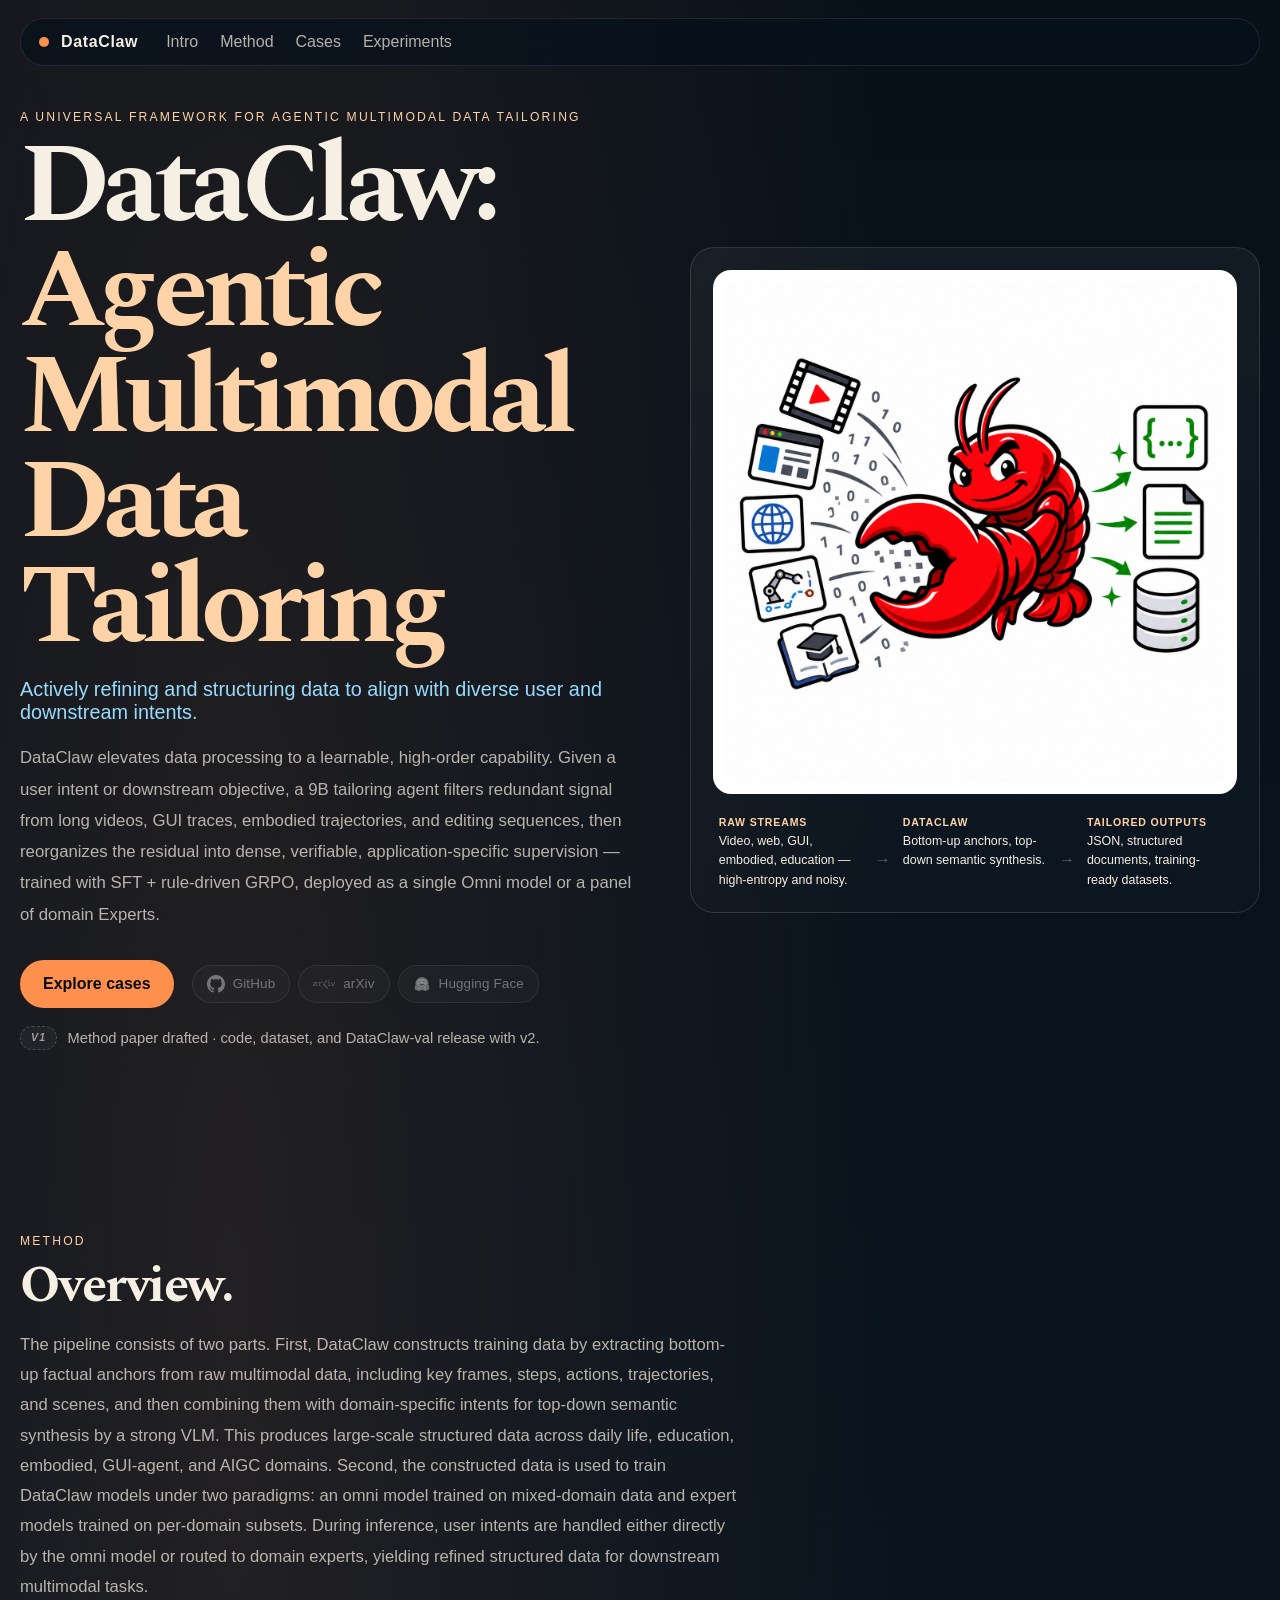
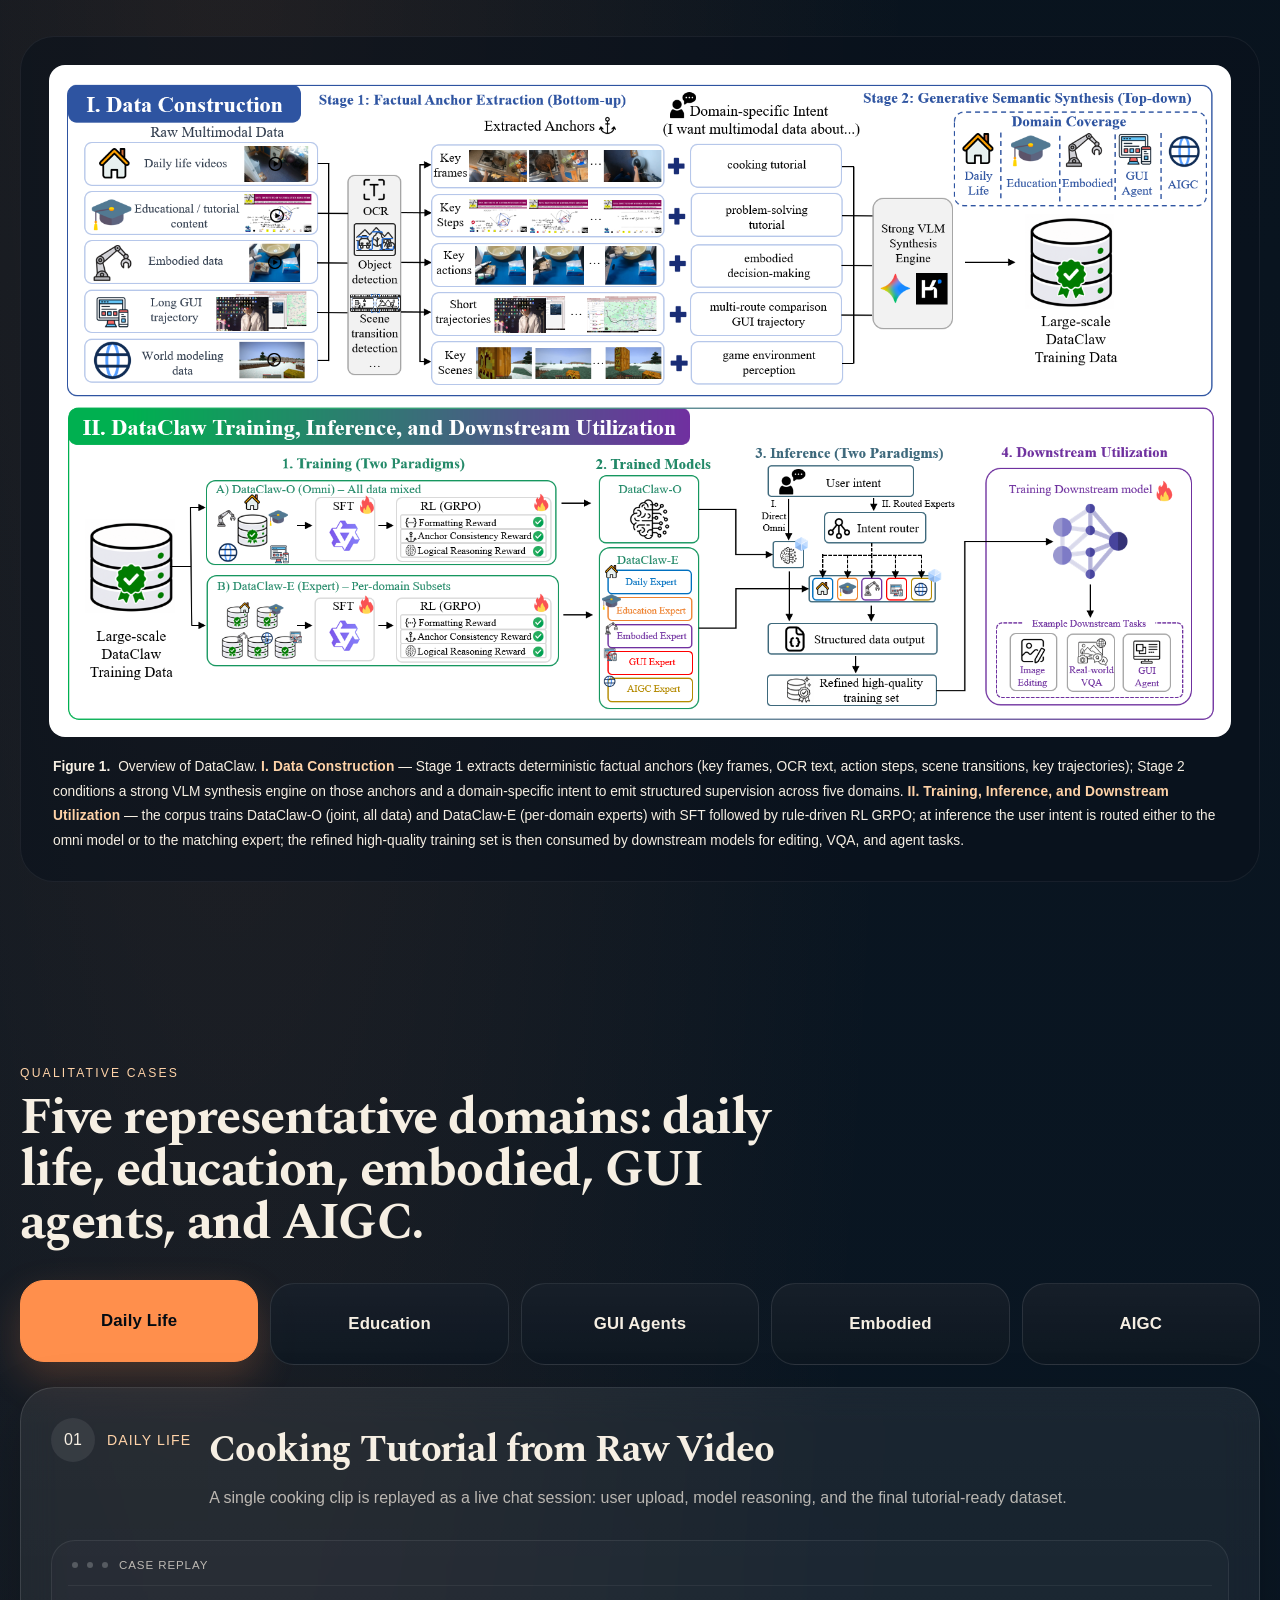
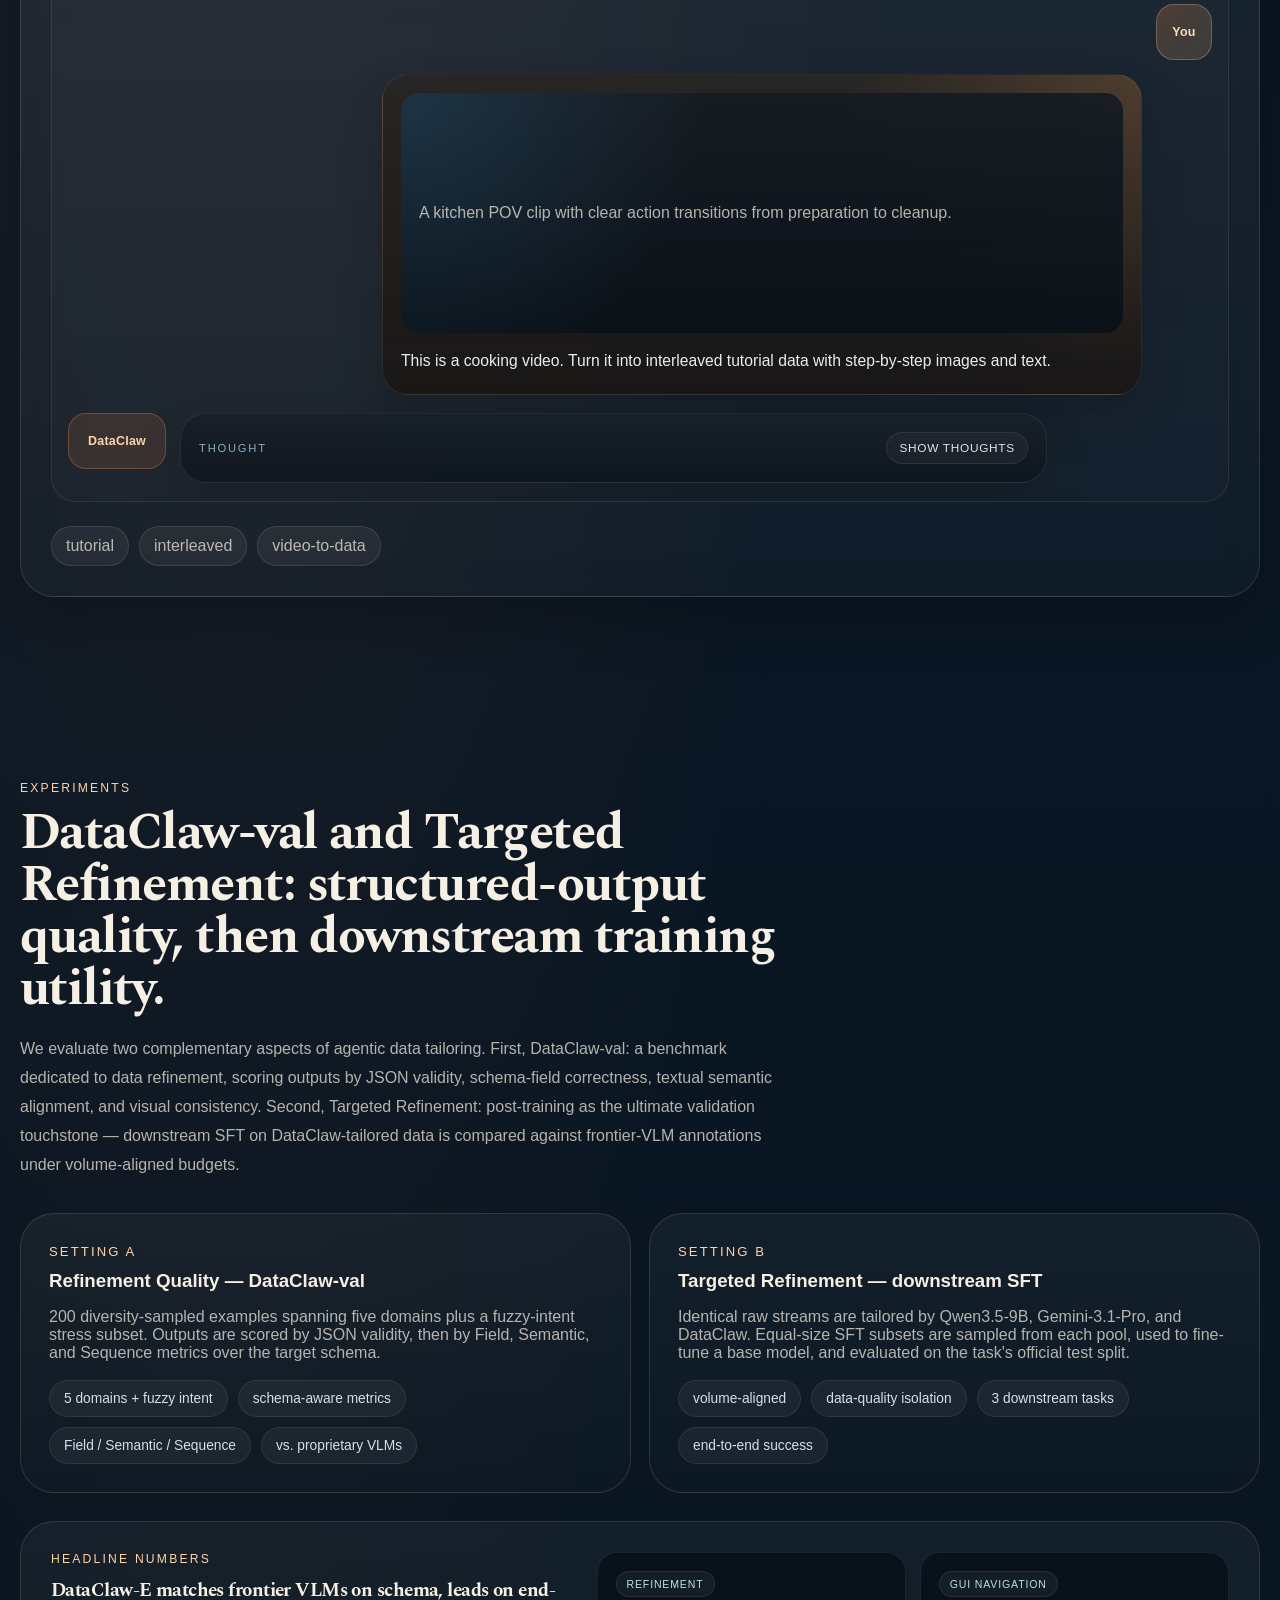
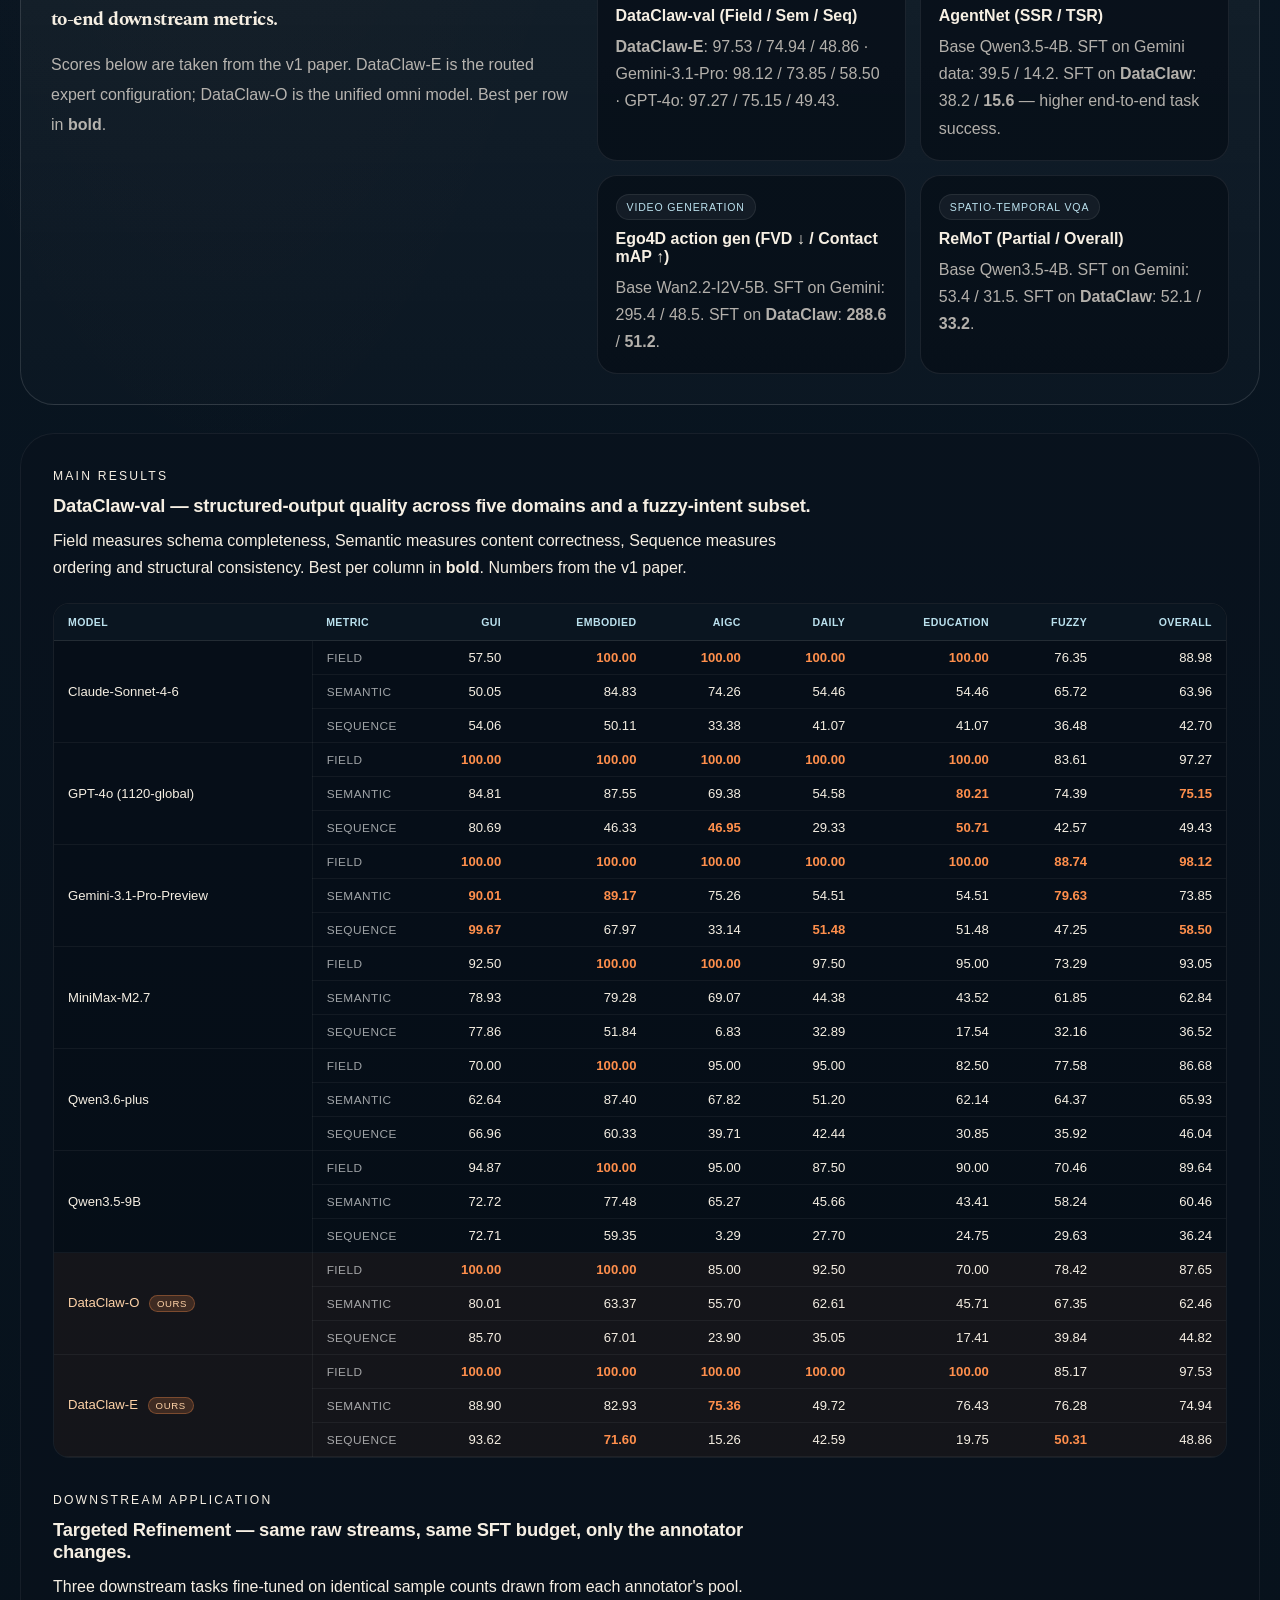
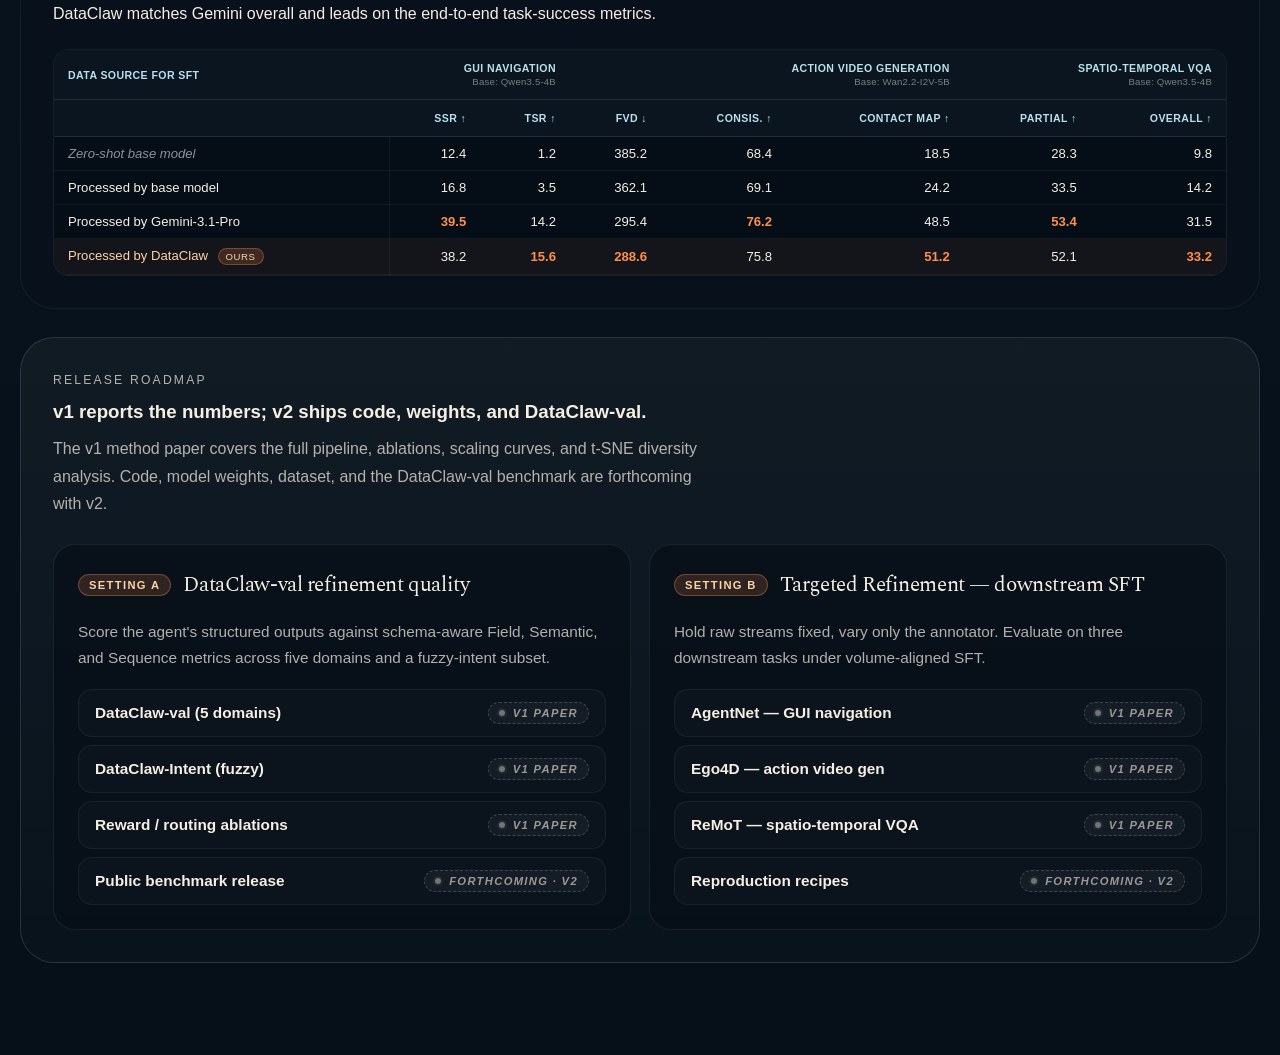
==== index.html @ 2375d5c7 "Add DataClaw mascot illustration to hero stage" ====
<!doctype html>
<html lang="en">
  <head>
    <meta charset="UTF-8" />
    <meta name="viewport" content="width=device-width, initial-scale=1.0" />
    <title>DataClaw | Agentic Multimodal Data Tailoring</title>
    <meta
      name="description"
      content="DataClaw is a universal framework for agentic multimodal data tailoring: refine raw multimodal streams into intent-aligned, schema-conformant training data."
    />
    <link rel="preconnect" href="https://fonts.googleapis.com" />
    <link rel="preconnect" href="https://fonts.gstatic.com" crossorigin />
    <link
      rel="stylesheet"
      href="https://fonts.googleapis.com/css2?family=Spectral:ital,wght@0,500;0,600;1,400&display=swap"
    />
    <link rel="stylesheet" href="./styles.css?v=evaltable01" />
  </head>
  <body>
    <header class="site-nav">
      <a class="brand" href="#intro">
        <span class="brand-mark"></span>
        <span class="brand-text">DataClaw</span>
      </a>
      <nav class="nav-links" aria-label="Sections">
        <a href="#intro">Intro</a>
        <a href="#method">Method</a>
        <a href="#cases">Cases</a>
        <a href="#validation">Experiments</a>
      </nav>
    </header>

    <main>
      <section class="section hero" id="intro">
        <div class="hero-copy reveal">
          <p class="eyebrow">A universal framework for agentic multimodal data tailoring</p>
          <h1 class="hero-title">
            DataClaw:
            <span>Agentic Multimodal Data Tailoring</span>
          </h1>
          <p class="hero-subtitle">
            Actively refining and structuring data to align with diverse user and downstream intents.
          </p>
          <p class="hero-text">
            DataClaw elevates data processing to a learnable, high-order capability. Given a user
            intent or downstream objective, a 9B tailoring agent filters redundant signal from
            long videos, GUI traces, embodied trajectories, and editing sequences, then reorganizes
            the residual into dense, verifiable, application-specific supervision &mdash; trained
            with SFT + rule-driven GRPO, deployed as a single Omni model or a panel of domain Experts.
          </p>
          <div class="hero-actions">
            <a class="button button-primary" href="#cases">Explore cases</a>
            <div class="hero-icon-links" role="group" aria-label="Project links (forthcoming)">
              <span class="icon-link is-disabled" aria-disabled="true" title="GitHub &mdash; forthcoming">
                <svg viewBox="0 0 16 16" width="18" height="18" aria-hidden="true">
                  <path
                    fill="currentColor"
                    d="M8 0C3.58 0 0 3.58 0 8a8 8 0 0 0 5.47 7.59c.4.07.55-.17.55-.38 0-.19-.01-.82-.01-1.49-2.01.37-2.53-.49-2.69-.94-.09-.23-.48-.94-.82-1.13-.28-.15-.68-.52-.01-.53.63-.01 1.08.58 1.23.82.72 1.21 1.87.87 2.33.66.07-.52.28-.87.51-1.07-1.78-.2-3.64-.89-3.64-3.95 0-.87.31-1.59.82-2.15-.08-.2-.36-1.02.08-2.12 0 0 .67-.21 2.2.82.64-.18 1.32-.27 2-.27.68 0 1.36.09 2 .27 1.53-1.04 2.2-.82 2.2-.82.44 1.1.16 1.92.08 2.12.51.56.82 1.27.82 2.15 0 3.07-1.87 3.75-3.65 3.95.29.25.54.73.54 1.48 0 1.07-.01 1.93-.01 2.2 0 .21.15.46.55.38A8.013 8.013 0 0 0 16 8c0-4.42-3.58-8-8-8Z"
                  />
                </svg>
                <span class="icon-link-label">GitHub</span>
              </span>
              <span class="icon-link is-disabled" aria-disabled="true" title="arXiv &mdash; forthcoming">
                <img src="./assets/arxiv-logo.svg" alt="" class="icon-link-img icon-link-img-wordmark" />
                <span class="icon-link-label">arXiv</span>
              </span>
              <span class="icon-link is-disabled" aria-disabled="true" title="Hugging Face &mdash; forthcoming">
                <img src="./assets/hf-logo.svg" alt="" class="icon-link-img" />
                <span class="icon-link-label">Hugging Face</span>
              </span>
            </div>
          </div>
          <p class="hero-release-note">
            <span class="hero-release-tag">v1</span>
            <span>Method paper drafted &middot; code, dataset, and DataClaw-val release with v2.</span>
          </p>
        </div>

        <aside class="hero-stage reveal" aria-label="DataClaw at a glance">
          <figure class="hero-mascot">
            <img
              src="./assets/mascot.png"
              alt="DataClaw mascot: a red lobster pinching high-entropy raw multimodal inputs (video, web, GUI, robot, education) on the left and producing structured outputs (JSON, document, dataset) on the right."
              loading="eager"
            />
            <figcaption class="hero-mascot-caption">
              <span class="hero-mascot-step">
                <span class="hero-mascot-step-tag">Raw streams</span>
                <span class="hero-mascot-step-copy">Video, web, GUI, embodied, education &mdash; high-entropy and noisy.</span>
              </span>
              <span class="hero-mascot-arrow" aria-hidden="true">&rarr;</span>
              <span class="hero-mascot-step">
                <span class="hero-mascot-step-tag">DataClaw</span>
                <span class="hero-mascot-step-copy">Bottom-up anchors, top-down semantic synthesis.</span>
              </span>
              <span class="hero-mascot-arrow" aria-hidden="true">&rarr;</span>
              <span class="hero-mascot-step">
                <span class="hero-mascot-step-tag">Tailored outputs</span>
                <span class="hero-mascot-step-copy">JSON, structured documents, training-ready datasets.</span>
              </span>
            </figcaption>
          </figure>
        </aside>
      </section>

      <section class="section method-section" id="method">
        <div class="section-head reveal">
          <p class="eyebrow">Method</p>
          <h2>Overview.</h2>
          <p class="section-copy">
            The pipeline consists of two parts. First, DataClaw constructs training data by
            extracting bottom-up factual anchors from raw multimodal data, including key frames,
            steps, actions, trajectories, and scenes, and then combining them with domain-specific
            intents for top-down semantic synthesis by a strong VLM. This produces large-scale
            structured data across daily life, education, embodied, GUI-agent, and AIGC domains.
            Second, the constructed data is used to train DataClaw models under two paradigms:
            an omni model trained on mixed-domain data and expert models trained on per-domain
            subsets. During inference, user intents are handled either directly by the omni model
            or routed to domain experts, yielding refined structured data for downstream
            multimodal tasks.
          </p>
        </div>

        <figure class="method-overview-figure reveal" aria-labelledby="method-overview-caption">
          <img
            src="./assets/method/overview.png"
            alt="DataClaw overview: data construction via bottom-up factual anchor extraction and top-down semantic synthesis, followed by training under Omni and Expert paradigms, inference, and downstream utilization."
            loading="lazy"
          />
          <figcaption id="method-overview-caption">
            <strong>Figure 1.</strong> Overview of DataClaw.
            <em>I. Data Construction</em> &mdash; Stage 1 extracts deterministic factual anchors
            (key frames, OCR text, action steps, scene transitions, key trajectories);
            Stage 2 conditions a strong VLM synthesis engine on those anchors and a
            domain-specific intent to emit structured supervision across five domains.
            <em>II. Training, Inference, and Downstream Utilization</em> &mdash; the corpus
            trains DataClaw-O (joint, all data) and DataClaw-E (per-domain experts) with
            SFT followed by rule-driven RL GRPO; at inference the user intent is routed
            either to the omni model or to the matching expert; the refined high-quality
            training set is then consumed by downstream models for editing, VQA, and agent
            tasks.
          </figcaption>
        </figure>
      </section>

      <section class="section cases-section" id="cases">
        <div class="section-head reveal">
          <p class="eyebrow">Qualitative cases</p>
          <h2>Five representative domains: daily life, education, embodied, GUI agents, and AIGC.</h2>
        </div>

        <div class="cases-layout">
          <nav class="case-nav reveal" id="case-filter" aria-label="Case categories">
            <button class="case-nav-item is-active" type="button" data-case-target="cooking" aria-controls="case-spotlight">
              <span class="case-nav-title">Daily Life</span>
            </button>
            <button class="case-nav-item" type="button" data-case-target="geometry" aria-controls="case-spotlight">
              <span class="case-nav-title">Education</span>
            </button>
            <button class="case-nav-item" type="button" data-case-target="gui" aria-controls="case-spotlight">
              <span class="case-nav-title">GUI Agents</span>
            </button>
            <button class="case-nav-item" type="button" data-case-target="embodied" aria-controls="case-spotlight">
              <span class="case-nav-title">Embodied</span>
            </button>
            <button class="case-nav-item" type="button" data-case-target="editing" aria-controls="case-spotlight">
              <span class="case-nav-title">AIGC</span>
            </button>
          </nav>

          <aside class="case-spotlight reveal" id="case-spotlight">
            <div class="spotlight-header">
              <div class="spotlight-meta">
                <span class="spotlight-index" id="spotlight-index">01</span>
                <span class="spotlight-domain" id="spotlight-domain">Daily Life</span>
              </div>
              <div class="spotlight-copy">
                <h3 id="spotlight-title">Cooking Tutorial from Raw Video</h3>
                <p id="spotlight-summary">
                  Turn a cooking-and-cleanup video into interleaved instructional data that feels like a real tutorial page.
                </p>
                <div class="case-subnav" id="case-subnav" hidden>
                  <span class="case-subnav-label">Subcategory</span>
                  <div class="case-subnav-controls">
                    <button class="case-subnav-button" id="case-subnav-prev" type="button" aria-label="Previous subcategory">
                      <span aria-hidden="true">‹</span>
                    </button>
                    <span class="case-subnav-current" id="case-subnav-current">Game Generation</span>
                    <button class="case-subnav-button" id="case-subnav-next" type="button" aria-label="Next subcategory">
                      <span aria-hidden="true">›</span>
                    </button>
                  </div>
                  <span class="case-subnav-count" id="case-subnav-count">1 / 2</span>
                </div>
              </div>
            </div>

            <div class="case-chat-shell" id="case-chat-shell">
              <div class="case-chat-topbar">
                <span class="chat-topbar-dot"></span>
                <span class="chat-topbar-dot"></span>
                <span class="chat-topbar-dot"></span>
                <p>Case Replay</p>
              </div>

              <div class="case-chat-thread" id="case-chat-thread">
                <article class="chat-message chat-message-user" data-chat-step="1">
                  <div class="chat-avatar chat-avatar-user">You</div>
                  <div class="chat-bubble chat-bubble-user">
                    <div class="chat-upload-preview" id="case-input-preview">
                      <video
                        class="case-input-video"
                        id="case-input-video"
                        playsinline
                        muted
                        controls
                        loop
                        preload="metadata"
                      ></video>
                      <img class="case-input-poster" id="case-input-poster" alt="Uploaded video preview" hidden />
                    </div>

                    <div class="case-input-assets" id="case-input-assets" hidden></div>

                    <div class="case-input-fallback" id="case-input-fallback">
                      <p id="case-input-fallback-copy">A source asset is available for this case.</p>
                    </div>

                    <p class="chat-message-copy" id="case-input-intent">
                      This is a cooking video. Turn it into interleaved tutorial data with step-by-step images and text.
                    </p>
                  </div>
                </article>

                <article class="chat-message chat-message-assistant" data-chat-step="2">
                  <div class="chat-avatar chat-avatar-ai">DataClaw</div>
                  <div class="chat-bubble chat-bubble-assistant">
                    <div class="case-thought-head">
                      <p class="chat-bubble-kicker">THOUGHT</p>
                      <button
                        class="case-thought-toggle"
                        id="case-thought-toggle"
                        type="button"
                        aria-expanded="false"
                        aria-controls="case-thought-panel"
                      >
                        <span id="case-thought-toggle-label">Show thoughts</span>
                      </button>
                    </div>
                    <div class="case-thought-panel is-collapsed" id="case-thought-panel" hidden>
                      <div class="chat-typing" id="case-typing-indicator" aria-hidden="true">
                        <span></span>
                        <span></span>
                        <span></span>
                      </div>

                      <div class="case-thought-grid" id="case-thought-grid"></div>
                    </div>
                  </div>
                </article>

                <article class="chat-message chat-message-assistant chat-message-output" data-chat-step="3">
                  <div class="chat-avatar chat-avatar-ai">DataClaw</div>
                  <div class="chat-bubble chat-bubble-assistant chat-bubble-output">
                    <div class="chat-sample-card" id="case-output-card">
                      <div class="case-output-field" id="case-output-task-field">
                        <span class="case-output-label" id="case-output-task-label">TASK</span>
                        <div class="case-task-preview" id="case-task-preview" hidden>
                          <video
                            id="case-task-video"
                            playsinline
                            muted
                            controls
                            loop
                            preload="metadata"
                            hidden
                          ></video>
                          <img id="case-task-poster" alt="Task source frame" />
                        </div>
                        <p class="case-output-question" id="case-output-question">
                          This is my current situation: I am about to cook meat, and I am setting a timer to keep track of the cooking time. I want to know what I should do next.
                        </p>
                      </div>
                      <div class="case-output-field" id="case-output-solution-field">
                        <span class="case-output-label" id="case-output-solution-label">SOLUTION</span>
                        <p class="case-output-text" id="case-output-text" hidden></p>
                        <div class="case-output-gallery" id="case-output-gallery"></div>
                      </div>
                    </div>
                  </div>
                </article>
              </div>
            </div>

            <div class="spotlight-tags" id="spotlight-tags"></div>
          </aside>
        </div>
      </section>

      <section class="section validation-section" id="validation">
        <div class="section-head reveal">
          <p class="eyebrow">Experiments</p>
          <h2>DataClaw-val and Targeted Refinement: structured-output quality, then downstream training utility.</h2>
          <p class="validation-intro">
            We evaluate two complementary aspects of agentic data tailoring. First,
            DataClaw-val: a benchmark dedicated to data refinement, scoring outputs by JSON
            validity, schema-field correctness, textual semantic alignment, and visual
            consistency. Second, Targeted Refinement: post-training as the ultimate
            validation touchstone &mdash; downstream SFT on DataClaw-tailored data is
            compared against frontier-VLM annotations under volume-aligned budgets.
          </p>
        </div>

        <div class="eval-setting-grid">
          <article class="eval-setting-card reveal">
            <span class="validation-index">Setting A</span>
            <h3>Refinement Quality &mdash; DataClaw-val</h3>
            <p>
              200 diversity-sampled examples spanning five domains plus a fuzzy-intent
              stress subset. Outputs are scored by JSON validity, then by Field, Semantic,
              and Sequence metrics over the target schema.
            </p>
            <ul class="eval-pill-list">
              <li>5 domains + fuzzy intent</li>
              <li>schema-aware metrics</li>
              <li>Field / Semantic / Sequence</li>
              <li>vs. proprietary VLMs</li>
            </ul>
          </article>
          <article class="eval-setting-card reveal">
            <span class="validation-index">Setting B</span>
            <h3>Targeted Refinement &mdash; downstream SFT</h3>
            <p>
              Identical raw streams are tailored by Qwen3.5-9B, Gemini-3.1-Pro, and
              DataClaw. Equal-size SFT subsets are sampled from each pool, used to
              fine-tune a base model, and evaluated on the task's official test split.
            </p>
            <ul class="eval-pill-list">
              <li>volume-aligned</li>
              <li>data-quality isolation</li>
              <li>3 downstream tasks</li>
              <li>end-to-end success</li>
            </ul>
          </article>
        </div>

        <div class="eval-benchmark-board reveal">
          <div class="summary-copy">
            <p class="eyebrow">Headline numbers</p>
            <h3>DataClaw-E matches frontier VLMs on schema, leads on end-to-end downstream metrics.</h3>
            <p>
              Scores below are taken from the v1 paper. DataClaw-E is the routed expert
              configuration; DataClaw-O is the unified omni model. Best per row in <strong>bold</strong>.
            </p>
          </div>
          <div class="eval-benchmark-grid">
            <article class="eval-benchmark-card">
              <span class="eval-benchmark-tag">Refinement</span>
              <h4>DataClaw-val (Field / Sem / Seq)</h4>
              <p><strong>DataClaw-E</strong>: 97.53 / 74.94 / 48.86 &middot; Gemini-3.1-Pro: 98.12 / 73.85 / 58.50 &middot; GPT-4o: 97.27 / 75.15 / 49.43.</p>
            </article>
            <article class="eval-benchmark-card">
              <span class="eval-benchmark-tag">GUI navigation</span>
              <h4>AgentNet (SSR / TSR)</h4>
              <p>Base Qwen3.5-4B. SFT on Gemini data: 39.5 / 14.2. SFT on <strong>DataClaw</strong>: 38.2 / <strong>15.6</strong> &mdash; higher end-to-end task success.</p>
            </article>
            <article class="eval-benchmark-card">
              <span class="eval-benchmark-tag">Video generation</span>
              <h4>Ego4D action gen (FVD &darr; / Contact mAP &uarr;)</h4>
              <p>Base Wan2.2-I2V-5B. SFT on Gemini: 295.4 / 48.5. SFT on <strong>DataClaw</strong>: <strong>288.6</strong> / <strong>51.2</strong>.</p>
            </article>
            <article class="eval-benchmark-card">
              <span class="eval-benchmark-tag">Spatio-temporal VQA</span>
              <h4>ReMoT (Partial / Overall)</h4>
              <p>Base Qwen3.5-4B. SFT on Gemini: 53.4 / 31.5. SFT on <strong>DataClaw</strong>: 52.1 / <strong>33.2</strong>.</p>
            </article>
          </div>
        </div>

        <div class="eval-results reveal" aria-labelledby="eval-results-heading">
          <div class="eval-results-head">
            <p class="eyebrow">Main results</p>
            <h3 id="eval-results-heading">DataClaw-val &mdash; structured-output quality across five domains and a fuzzy-intent subset.</h3>
            <p>
              Field measures schema completeness, Semantic measures content correctness,
              Sequence measures ordering and structural consistency. Best per column in
              <strong>bold</strong>. Numbers from the v1 paper.
            </p>
          </div>

          <div class="eval-table-wrap">
            <table class="eval-table">
              <thead>
                <tr>
                  <th class="eval-table-model">Model</th>
                  <th class="eval-table-metric">Metric</th>
                  <th>GUI</th>
                  <th>Embodied</th>
                  <th>AIGC</th>
                  <th>Daily</th>
                  <th>Education</th>
                  <th>Fuzzy</th>
                  <th>Overall</th>
                </tr>
              </thead>
              <tbody>
                <tr class="eval-table-group-start">
                  <td class="eval-table-model" rowspan="3">Claude-Sonnet-4-6</td>
                  <td class="eval-table-metric">Field</td>
                  <td>57.50</td><td><strong>100.00</strong></td><td><strong>100.00</strong></td><td><strong>100.00</strong></td><td><strong>100.00</strong></td><td>76.35</td><td>88.98</td>
                </tr>
                <tr><td class="eval-table-metric">Semantic</td><td>50.05</td><td>84.83</td><td>74.26</td><td>54.46</td><td>54.46</td><td>65.72</td><td>63.96</td></tr>
                <tr><td class="eval-table-metric">Sequence</td><td>54.06</td><td>50.11</td><td>33.38</td><td>41.07</td><td>41.07</td><td>36.48</td><td>42.70</td></tr>

                <tr class="eval-table-group-start">
                  <td class="eval-table-model" rowspan="3">GPT-4o (1120-global)</td>
                  <td class="eval-table-metric">Field</td>
                  <td><strong>100.00</strong></td><td><strong>100.00</strong></td><td><strong>100.00</strong></td><td><strong>100.00</strong></td><td><strong>100.00</strong></td><td>83.61</td><td>97.27</td>
                </tr>
                <tr><td class="eval-table-metric">Semantic</td><td>84.81</td><td>87.55</td><td>69.38</td><td>54.58</td><td><strong>80.21</strong></td><td>74.39</td><td><strong>75.15</strong></td></tr>
                <tr><td class="eval-table-metric">Sequence</td><td>80.69</td><td>46.33</td><td><strong>46.95</strong></td><td>29.33</td><td><strong>50.71</strong></td><td>42.57</td><td>49.43</td></tr>

                <tr class="eval-table-group-start">
                  <td class="eval-table-model" rowspan="3">Gemini-3.1-Pro-Preview</td>
                  <td class="eval-table-metric">Field</td>
                  <td><strong>100.00</strong></td><td><strong>100.00</strong></td><td><strong>100.00</strong></td><td><strong>100.00</strong></td><td><strong>100.00</strong></td><td><strong>88.74</strong></td><td><strong>98.12</strong></td>
                </tr>
                <tr><td class="eval-table-metric">Semantic</td><td><strong>90.01</strong></td><td><strong>89.17</strong></td><td>75.26</td><td>54.51</td><td>54.51</td><td><strong>79.63</strong></td><td>73.85</td></tr>
                <tr><td class="eval-table-metric">Sequence</td><td><strong>99.67</strong></td><td>67.97</td><td>33.14</td><td><strong>51.48</strong></td><td>51.48</td><td>47.25</td><td><strong>58.50</strong></td></tr>

                <tr class="eval-table-group-start">
                  <td class="eval-table-model" rowspan="3">MiniMax-M2.7</td>
                  <td class="eval-table-metric">Field</td>
                  <td>92.50</td><td><strong>100.00</strong></td><td><strong>100.00</strong></td><td>97.50</td><td>95.00</td><td>73.29</td><td>93.05</td>
                </tr>
                <tr><td class="eval-table-metric">Semantic</td><td>78.93</td><td>79.28</td><td>69.07</td><td>44.38</td><td>43.52</td><td>61.85</td><td>62.84</td></tr>
                <tr><td class="eval-table-metric">Sequence</td><td>77.86</td><td>51.84</td><td>6.83</td><td>32.89</td><td>17.54</td><td>32.16</td><td>36.52</td></tr>

                <tr class="eval-table-group-start">
                  <td class="eval-table-model" rowspan="3">Qwen3.6-plus</td>
                  <td class="eval-table-metric">Field</td>
                  <td>70.00</td><td><strong>100.00</strong></td><td>95.00</td><td>95.00</td><td>82.50</td><td>77.58</td><td>86.68</td>
                </tr>
                <tr><td class="eval-table-metric">Semantic</td><td>62.64</td><td>87.40</td><td>67.82</td><td>51.20</td><td>62.14</td><td>64.37</td><td>65.93</td></tr>
                <tr><td class="eval-table-metric">Sequence</td><td>66.96</td><td>60.33</td><td>39.71</td><td>42.44</td><td>30.85</td><td>35.92</td><td>46.04</td></tr>

                <tr class="eval-table-group-start">
                  <td class="eval-table-model" rowspan="3">Qwen3.5-9B</td>
                  <td class="eval-table-metric">Field</td>
                  <td>94.87</td><td><strong>100.00</strong></td><td>95.00</td><td>87.50</td><td>90.00</td><td>70.46</td><td>89.64</td>
                </tr>
                <tr><td class="eval-table-metric">Semantic</td><td>72.72</td><td>77.48</td><td>65.27</td><td>45.66</td><td>43.41</td><td>58.24</td><td>60.46</td></tr>
                <tr><td class="eval-table-metric">Sequence</td><td>72.71</td><td>59.35</td><td>3.29</td><td>27.70</td><td>24.75</td><td>29.63</td><td>36.24</td></tr>

                <tr class="eval-table-group-start eval-table-row-ours">
                  <td class="eval-table-model" rowspan="3">DataClaw-O <span class="eval-table-tag">Ours</span></td>
                  <td class="eval-table-metric">Field</td>
                  <td><strong>100.00</strong></td><td><strong>100.00</strong></td><td>85.00</td><td>92.50</td><td>70.00</td><td>78.42</td><td>87.65</td>
                </tr>
                <tr class="eval-table-row-ours"><td class="eval-table-metric">Semantic</td><td>80.01</td><td>63.37</td><td>55.70</td><td>62.61</td><td>45.71</td><td>67.35</td><td>62.46</td></tr>
                <tr class="eval-table-row-ours"><td class="eval-table-metric">Sequence</td><td>85.70</td><td>67.01</td><td>23.90</td><td>35.05</td><td>17.41</td><td>39.84</td><td>44.82</td></tr>

                <tr class="eval-table-group-start eval-table-row-ours">
                  <td class="eval-table-model" rowspan="3">DataClaw-E <span class="eval-table-tag">Ours</span></td>
                  <td class="eval-table-metric">Field</td>
                  <td><strong>100.00</strong></td><td><strong>100.00</strong></td><td><strong>100.00</strong></td><td><strong>100.00</strong></td><td><strong>100.00</strong></td><td>85.17</td><td>97.53</td>
                </tr>
                <tr class="eval-table-row-ours"><td class="eval-table-metric">Semantic</td><td>88.90</td><td>82.93</td><td><strong>75.36</strong></td><td>49.72</td><td>76.43</td><td>76.28</td><td>74.94</td></tr>
                <tr class="eval-table-row-ours"><td class="eval-table-metric">Sequence</td><td>93.62</td><td><strong>71.60</strong></td><td>15.26</td><td>42.59</td><td>19.75</td><td><strong>50.31</strong></td><td>48.86</td></tr>
              </tbody>
            </table>
          </div>

          <div class="eval-results-head" style="margin-top: 32px;">
            <p class="eyebrow">Downstream application</p>
            <h3>Targeted Refinement &mdash; same raw streams, same SFT budget, only the annotator changes.</h3>
            <p>
              Three downstream tasks fine-tuned on identical sample counts drawn from each
              annotator's pool. DataClaw matches Gemini overall and leads on the
              end-to-end task-success metrics.
            </p>
          </div>

          <div class="eval-table-wrap">
            <table class="eval-table eval-table-downstream">
              <thead>
                <tr>
                  <th class="eval-table-model">Data source for SFT</th>
                  <th colspan="2">GUI Navigation<span class="eval-table-base">Base: Qwen3.5-4B</span></th>
                  <th colspan="3">Action Video Generation<span class="eval-table-base">Base: Wan2.2-I2V-5B</span></th>
                  <th colspan="2">Spatio-temporal VQA<span class="eval-table-base">Base: Qwen3.5-4B</span></th>
                </tr>
                <tr class="eval-table-subhead">
                  <th></th>
                  <th>SSR &uarr;</th><th>TSR &uarr;</th>
                  <th>FVD &darr;</th><th>Consis. &uarr;</th><th>Contact mAP &uarr;</th>
                  <th>Partial &uarr;</th><th>Overall &uarr;</th>
                </tr>
              </thead>
              <tbody>
                <tr><td class="eval-table-model"><em>Zero-shot base model</em></td><td>12.4</td><td>1.2</td><td>385.2</td><td>68.4</td><td>18.5</td><td>28.3</td><td>9.8</td></tr>
                <tr><td class="eval-table-model">Processed by base model</td><td>16.8</td><td>3.5</td><td>362.1</td><td>69.1</td><td>24.2</td><td>33.5</td><td>14.2</td></tr>
                <tr><td class="eval-table-model">Processed by Gemini-3.1-Pro</td><td><strong>39.5</strong></td><td>14.2</td><td>295.4</td><td><strong>76.2</strong></td><td>48.5</td><td><strong>53.4</strong></td><td>31.5</td></tr>
                <tr class="eval-table-row-ours"><td class="eval-table-model">Processed by DataClaw <span class="eval-table-tag">Ours</span></td><td>38.2</td><td><strong>15.6</strong></td><td><strong>288.6</strong></td><td>75.8</td><td><strong>51.2</strong></td><td>52.1</td><td><strong>33.2</strong></td></tr>
              </tbody>
            </table>
          </div>
        </div>

        <div class="eval-roadmap reveal" aria-labelledby="eval-roadmap-heading">
          <div class="eval-roadmap-head">
            <p class="eyebrow">Release roadmap</p>
            <h3 id="eval-roadmap-heading">v1 reports the numbers; v2 ships code, weights, and DataClaw-val.</h3>
            <p>
              The v1 method paper covers the full pipeline, ablations, scaling curves, and
              t-SNE diversity analysis. Code, model weights, dataset, and the DataClaw-val
              benchmark are forthcoming with v2.
            </p>
          </div>
          <ol class="eval-roadmap-tracks" aria-label="Validation tracks">
            <li class="eval-roadmap-track">
              <p class="eval-roadmap-track-label">
                <span class="eval-roadmap-track-tag">Setting A</span>
                <span class="eval-roadmap-track-name">DataClaw-val refinement quality</span>
              </p>
              <p class="eval-roadmap-track-copy">
                Score the agent's structured outputs against schema-aware Field, Semantic,
                and Sequence metrics across five domains and a fuzzy-intent subset.
              </p>
              <ul class="eval-roadmap-coverage">
                <li class="eval-roadmap-coverage-item">
                  <span class="eval-roadmap-coverage-bench">DataClaw-val (5 domains)</span>
                  <span class="eval-roadmap-coverage-state">v1 paper</span>
                </li>
                <li class="eval-roadmap-coverage-item">
                  <span class="eval-roadmap-coverage-bench">DataClaw-Intent (fuzzy)</span>
                  <span class="eval-roadmap-coverage-state">v1 paper</span>
                </li>
                <li class="eval-roadmap-coverage-item">
                  <span class="eval-roadmap-coverage-bench">Reward / routing ablations</span>
                  <span class="eval-roadmap-coverage-state">v1 paper</span>
                </li>
                <li class="eval-roadmap-coverage-item">
                  <span class="eval-roadmap-coverage-bench">Public benchmark release</span>
                  <span class="eval-roadmap-coverage-state">Forthcoming &middot; v2</span>
                </li>
              </ul>
            </li>
            <li class="eval-roadmap-track">
              <p class="eval-roadmap-track-label">
                <span class="eval-roadmap-track-tag">Setting B</span>
                <span class="eval-roadmap-track-name">Targeted Refinement &mdash; downstream SFT</span>
              </p>
              <p class="eval-roadmap-track-copy">
                Hold raw streams fixed, vary only the annotator. Evaluate on three
                downstream tasks under volume-aligned SFT.
              </p>
              <ul class="eval-roadmap-coverage">
                <li class="eval-roadmap-coverage-item">
                  <span class="eval-roadmap-coverage-bench">AgentNet &mdash; GUI navigation</span>
                  <span class="eval-roadmap-coverage-state">v1 paper</span>
                </li>
                <li class="eval-roadmap-coverage-item">
                  <span class="eval-roadmap-coverage-bench">Ego4D &mdash; action video gen</span>
                  <span class="eval-roadmap-coverage-state">v1 paper</span>
                </li>
                <li class="eval-roadmap-coverage-item">
                  <span class="eval-roadmap-coverage-bench">ReMoT &mdash; spatio-temporal VQA</span>
                  <span class="eval-roadmap-coverage-state">v1 paper</span>
                </li>
                <li class="eval-roadmap-coverage-item">
                  <span class="eval-roadmap-coverage-bench">Reproduction recipes</span>
                  <span class="eval-roadmap-coverage-state">Forthcoming &middot; v2</span>
                </li>
              </ul>
            </li>
          </ol>
        </div>
      </section>

    </main>

    <script src="./app.js?v=evaltable01"></script>
  </body>
</html>
---- styles.css ----
:root {
  --bg: #08111a;
  --bg-deep: #040b12;
  --panel: rgba(255, 255, 255, 0.06);
  --panel-strong: rgba(255, 255, 255, 0.08);
  --line: rgba(255, 255, 255, 0.12);
  --text: #f6efe3;
  --muted: rgba(246, 239, 227, 0.72);
  --accent: #ff8f4c;
  --accent-soft: #ffd3a8;
  --cool: #98dbff;
  --lime: #d7ef75;
  --shadow: 0 30px 90px rgba(0, 0, 0, 0.28);
  --radius-xl: 34px;
  --radius-lg: 24px;
  --radius-md: 18px;
  --max-width: 1240px;
}

* {
  box-sizing: border-box;
}

html {
  scroll-behavior: smooth;
}

body {
  margin: 0;
  min-height: 100vh;
  font-family: "Avenir Next", "Segoe UI", "PingFang SC", "Hiragino Sans GB",
    "Microsoft YaHei", sans-serif;
  color: var(--text);
  background:
    radial-gradient(ellipse at 18% 18%, rgba(255, 143, 76, 0.1), transparent 46%),
    linear-gradient(180deg, #08111a 0%, #0a1724 50%, #061019 100%);
  overflow-x: hidden;
}

button,
a {
  color: inherit;
  font: inherit;
}

a {
  text-decoration: none;
}

:focus-visible {
  outline: 2px solid var(--accent);
  outline-offset: 2px;
}

button {
  background: none;
  border: 0;
  padding: 0;
  cursor: pointer;
}

.site-nav {
  position: sticky;
  top: 0;
  z-index: 20;
  width: min(var(--max-width), calc(100% - 32px));
  margin: 18px auto 0;
  padding: 14px 18px;
  display: flex;
  align-items: center;
  gap: 28px;
  border-radius: 999px;
  border: 1px solid rgba(255, 255, 255, 0.09);
  background: rgba(7, 17, 28, 0.68);
  backdrop-filter: blur(18px);
}

.site-nav-actions {
  display: inline-flex;
  align-items: center;
  gap: 10px;
  margin-left: auto;
}

.site-nav-action {
  display: inline-flex;
  align-items: center;
  gap: 8px;
  padding: 8px 14px;
  border-radius: 999px;
  border: 1px solid var(--line);
  background: rgba(255, 255, 255, 0.04);
  color: var(--text);
  font-size: 0.85rem;
  font-weight: 500;
  transition:
    transform 220ms ease,
    background 220ms ease,
    border-color 220ms ease;
}

.site-nav-action:hover {
  transform: translateY(-1px);
  background: rgba(255, 255, 255, 0.08);
  border-color: rgba(255, 255, 255, 0.18);
}

.site-nav-action svg {
  flex: none;
  opacity: 0.85;
}

.brand {
  display: inline-flex;
  align-items: center;
  gap: 12px;
  font-weight: 700;
  letter-spacing: 0.04em;
}

.brand-mark {
  width: 10px;
  height: 10px;
  border-radius: 50%;
  background: var(--accent);
}

.nav-links {
  display: inline-flex;
  gap: 22px;
  color: var(--muted);
}

.nav-links a:hover {
  color: var(--text);
}

.section {
  position: relative;
  z-index: 1;
  width: min(var(--max-width), calc(100% - 32px));
  margin: 0 auto;
  padding: 92px 0;
}

.eyebrow,
.panel-kicker,
.spotlight-label {
  margin: 0;
  color: var(--accent-soft);
  text-transform: uppercase;
  letter-spacing: 0.18em;
  font-size: 0.76rem;
}

.section-head {
  max-width: 760px;
  margin-bottom: 34px;
}

.section-head h2,
.flow-card h3,
.case-spotlight h3,
.summary-copy h3 {
  margin: 12px 0 0;
  font-family: "Spectral", "Iowan Old Style", "Palatino Linotype", "Book Antiqua",
    Georgia, serif;
  letter-spacing: -0.03em;
}

.section-head h2 {
  font-size: clamp(2.1rem, 4vw, 3.8rem);
  line-height: 1.02;
}

.hero {
  display: grid;
  grid-template-columns: 1.04fr 0.96fr;
  gap: 52px;
  align-items: center;
  min-height: calc(100vh - 110px);
  padding-top: 44px;
}

.hero-title {
  margin: 10px 0 18px;
  font-family: "Spectral", "Iowan Old Style", "Palatino Linotype", "Book Antiqua",
    Georgia, serif;
  font-size: clamp(3.3rem, 9vw, 7rem);
  line-height: 0.94;
  letter-spacing: -0.06em;
}

.hero-title span {
  display: block;
  color: var(--accent-soft);
}

.hero-subtitle {
  margin: 0;
  max-width: 640px;
  font-size: 1.24rem;
  color: var(--cool);
}

.hero-text {
  margin: 18px 0 0;
  max-width: 660px;
  color: var(--muted);
  line-height: 1.86;
  font-size: 1.05rem;
}

.hero-actions {
  display: flex;
  flex-wrap: wrap;
  align-items: center;
  gap: 14px;
  margin-top: 30px;
}

.hero-icon-links {
  display: inline-flex;
  flex-wrap: wrap;
  gap: 8px;
  margin-left: 4px;
}

.icon-link {
  display: inline-flex;
  align-items: center;
  gap: 8px;
  padding: 9px 14px;
  border-radius: 999px;
  font-size: 0.84rem;
  letter-spacing: 0.01em;
  border: 1px solid rgba(255, 255, 255, 0.12);
  background: rgba(255, 255, 255, 0.04);
  color: rgba(255, 255, 255, 0.78);
  text-decoration: none;
  line-height: 1;
  transition: background 160ms ease, color 160ms ease, border-color 160ms ease,
    filter 160ms ease, opacity 160ms ease;
}

.icon-link svg {
  flex: 0 0 auto;
}

.icon-link:hover {
  background: rgba(255, 255, 255, 0.08);
  color: rgba(255, 255, 255, 0.95);
  border-color: rgba(255, 255, 255, 0.22);
}

.icon-link-img {
  width: 18px;
  height: 18px;
  object-fit: contain;
  display: block;
  flex: 0 0 auto;
}

.icon-link-img-wordmark {
  width: 22px;
  height: auto;
}

.icon-link-label {
  display: inline-block;
  line-height: 1;
}

.icon-link.is-disabled {
  cursor: not-allowed;
  color: rgba(255, 255, 255, 0.38);
  border-color: rgba(255, 255, 255, 0.08);
  background: rgba(255, 255, 255, 0.025);
  pointer-events: auto;
}

.icon-link.is-disabled:hover {
  background: rgba(255, 255, 255, 0.025);
  color: rgba(255, 255, 255, 0.38);
  border-color: rgba(255, 255, 255, 0.08);
}

.icon-link.is-disabled .icon-link-img {
  filter: grayscale(1) brightness(1.4) opacity(0.45);
}

.icon-link:not(.is-disabled) .icon-link-img {
  filter: none;
}

.hero-release-note {
  display: inline-flex;
  align-items: center;
  gap: 10px;
  margin: 18px 0 0;
  color: var(--muted);
  font-size: 0.92rem;
  line-height: 1.5;
}

.hero-release-tag {
  display: inline-flex;
  align-items: center;
  padding: 3px 10px;
  border-radius: 999px;
  background: rgba(255, 255, 255, 0.04);
  border: 1px dashed rgba(255, 255, 255, 0.18);
  color: rgba(246, 239, 227, 0.6);
  font-size: 0.66rem;
  font-weight: 700;
  letter-spacing: 0.12em;
  text-transform: uppercase;
  font-style: italic;
  white-space: nowrap;
}

.button {
  display: inline-flex;
  align-items: center;
  justify-content: center;
  min-height: 48px;
  padding: 0 22px;
  border-radius: 999px;
  border: 1px solid transparent;
  transition:
    transform 220ms ease,
    background 220ms ease,
    border-color 220ms ease;
}

.button:hover {
  transform: translateY(-2px);
}

.button-primary {
  background: var(--accent);
  color: var(--bg-deep);
  font-weight: 600;
}

.button-primary:hover {
  background: #ffa766;
}

.button-ghost {
  border-color: var(--line);
  background: rgba(255, 255, 255, 0.04);
  color: var(--text);
}

.case-spotlight {
  background: linear-gradient(180deg, rgba(255, 255, 255, 0.07), rgba(255, 255, 255, 0.025));
  border: 1px solid var(--line);
  box-shadow: 0 22px 56px rgba(0, 0, 0, 0.22);
  backdrop-filter: blur(18px);
}

.validation-card,
.validation-summary {
  background: linear-gradient(180deg, rgba(255, 255, 255, 0.045), rgba(255, 255, 255, 0.015));
  border: 1px solid var(--line);
}

.hero-stage {
  align-self: center;
  width: 100%;
}

.hero-mascot {
  margin: 0;
  padding: 22px;
  border-radius: var(--radius-lg);
  border: 1px solid var(--line);
  background: linear-gradient(180deg, rgba(255, 255, 255, 0.045), rgba(255, 255, 255, 0.015));
  display: grid;
  gap: 18px;
}

.hero-mascot img {
  display: block;
  width: 100%;
  height: auto;
  border-radius: 18px;
  background: #ffffff;
  padding: 12px;
}

.hero-mascot-caption {
  display: grid;
  grid-template-columns: 1fr auto 1fr auto 1fr;
  align-items: start;
  gap: 12px;
  padding: 4px 6px 0;
}

.hero-mascot-step {
  display: grid;
  gap: 4px;
  min-width: 0;
}

.hero-mascot-step-tag {
  display: inline-block;
  font-size: 0.66rem;
  letter-spacing: 0.08em;
  text-transform: uppercase;
  color: var(--accent-soft);
  font-weight: 600;
}

.hero-mascot-step-copy {
  font-size: 0.78rem;
  line-height: 1.55;
  color: var(--text-muted);
}

.hero-mascot-arrow {
  align-self: center;
  color: rgba(255, 255, 255, 0.32);
  font-size: 1rem;
  padding-top: 14px;
}

@media (max-width: 720px) {
  .hero-mascot-caption {
    grid-template-columns: 1fr;
  }

  .hero-mascot-arrow {
    transform: rotate(90deg);
    padding-top: 0;
    justify-self: center;
  }
}

.hero-flow {
  display: grid;
  grid-template-columns: 1fr;
  gap: 0;
  margin: 0;
  padding: 28px;
  list-style: none;
  border-radius: var(--radius-lg);
  border: 1px solid var(--line);
  background: linear-gradient(180deg, rgba(255, 255, 255, 0.045), rgba(255, 255, 255, 0.015));
}

.hero-flow li {
  position: relative;
  display: grid;
  grid-template-columns: 1fr;
  gap: 8px;
  padding: 22px 0;
}

.hero-flow li + li {
  border-top: 1px solid rgba(255, 255, 255, 0.08);
}

.hero-flow-tag {
  display: inline-flex;
  align-items: center;
  gap: 10px;
  font-family:
    "Avenir Next", "Segoe UI", "PingFang SC", "Hiragino Sans GB",
    "Microsoft YaHei", sans-serif;
  font-size: 0.7rem;
  font-weight: 700;
  letter-spacing: 0.18em;
  text-transform: uppercase;
  color: var(--accent-soft);
}

.hero-flow-tag::before {
  counter-increment: hero-flow;
  content: counter(hero-flow, decimal-leading-zero);
  display: inline-flex;
  align-items: center;
  justify-content: center;
  width: 28px;
  height: 28px;
  border-radius: 999px;
  border: 1px solid rgba(255, 143, 76, 0.45);
  background: rgba(8, 17, 26, 0.6);
  color: var(--accent-soft);
  font-family: ui-monospace, "SF Mono", "Cascadia Mono", Menlo, Consolas, monospace;
  font-size: 0.74rem;
  font-weight: 600;
  letter-spacing: 0.04em;
}

.hero-flow {
  counter-reset: hero-flow;
}

.hero-flow-title {
  margin: 0;
  font-family:
    "Spectral", "Iowan Old Style", "Palatino Linotype", "Book Antiqua", Georgia, serif;
  font-size: 1.18rem;
  line-height: 1.28;
  letter-spacing: -0.01em;
  color: var(--text);
}

.hero-flow p {
  margin: 0;
  color: var(--muted);
  line-height: 1.7;
  font-size: 0.96rem;
}

.cases-layout {
  display: grid;
  grid-template-columns: 1fr;
  gap: 22px;
  align-items: start;
}

.section-copy {
  margin: 18px 0 0;
  max-width: 720px;
  color: var(--muted);
  line-height: 1.82;
  font-size: 1.04rem;
}

.method-overview-figure {
  margin: 28px 0 0;
  padding: 28px;
  border-radius: var(--radius-xl);
  background: rgba(10, 18, 28, 0.55);
  border: 1px solid rgba(255, 255, 255, 0.06);
}

.method-overview-figure img {
  display: block;
  width: 100%;
  height: auto;
  border-radius: 16px;
  background: #ffffff;
  padding: 16px;
}

.method-overview-figure figcaption {
  margin: 18px 4px 0;
  font-size: 0.86rem;
  line-height: 1.78;
  color: var(--text-muted);
}

.method-overview-figure figcaption strong {
  color: var(--text);
  font-weight: 600;
  margin-right: 4px;
}

.method-overview-figure figcaption em {
  color: var(--accent-soft);
  font-style: normal;
  font-weight: 600;
  letter-spacing: 0.01em;
}

.method-stage-rail {
  display: flex;
  align-items: center;
  flex-wrap: wrap;
  gap: 14px 18px;
  margin: 0 0 22px;
  padding: 14px 22px;
  list-style: none;
  border-radius: var(--radius-lg);
  border: 1px solid var(--line);
  background: rgba(255, 255, 255, 0.02);
}

.method-stage {
  display: inline-flex;
  align-items: center;
  gap: 10px;
}

.method-stage:not(:last-child)::after {
  content: "";
  display: inline-block;
  width: 14px;
  height: 1px;
  margin-left: 8px;
  background: rgba(246, 239, 227, 0.32);
}

.method-stage-num {
  display: inline-flex;
  align-items: center;
  justify-content: center;
  width: 26px;
  height: 26px;
  border-radius: 999px;
  background: rgba(255, 143, 76, 0.12);
  border: 1px solid rgba(255, 143, 76, 0.32);
  color: var(--accent-soft);
  font-family: ui-monospace, "SF Mono", "Cascadia Mono", Menlo, Consolas, monospace;
  font-size: 0.74rem;
  font-weight: 600;
  letter-spacing: 0.04em;
}

.method-stage-name {
  font-size: 0.92rem;
  font-weight: 500;
  letter-spacing: 0.01em;
  color: var(--text);
}

.method-architecture {
  --arch-accent: rgba(255, 143, 76, 0.18);
  --arch-accent-strong: rgba(255, 211, 168, 0.84);
  position: relative;
  min-height: 1120px;
  padding: 40px 20px 30px;
  display: grid;
  grid-template-columns: repeat(12, minmax(0, 1fr));
  grid-template-rows: 130px 186px 176px 164px 122px;
  gap: 56px 16px;
  border-radius: calc(var(--radius-xl) + 6px);
  border: 1px solid rgba(255, 255, 255, 0.08);
  background: linear-gradient(160deg, rgba(255, 255, 255, 0.04), rgba(255, 255, 255, 0.012));
  overflow: hidden;
  isolation: isolate;
}

.method-architecture[data-focus="temporal"] {
  --arch-accent: rgba(152, 219, 255, 0.18);
  --arch-accent-strong: rgba(152, 219, 255, 0.84);
}

.method-architecture[data-focus="gui"] {
  --arch-accent: rgba(215, 239, 117, 0.16);
  --arch-accent-strong: rgba(215, 239, 117, 0.82);
}

.method-architecture::before {
  content: "";
  position: absolute;
  inset: 0;
  background-image:
    linear-gradient(rgba(255, 255, 255, 0.022) 1px, transparent 1px),
    linear-gradient(90deg, rgba(255, 255, 255, 0.018) 1px, transparent 1px);
  background-size: 32px 32px;
  mask-image: linear-gradient(180deg, rgba(0, 0, 0, 0.8), transparent 96%);
  pointer-events: none;
}

.flow-group-frame {
  position: absolute;
  z-index: 1;
  border-radius: 30px;
  border: 1px solid rgba(255, 255, 255, 0.08);
  background: rgba(255, 255, 255, 0.018);
  box-shadow: inset 0 0 0 1px rgba(255, 255, 255, 0.024);
  transition:
    opacity 220ms ease,
    border-color 220ms ease,
    background 220ms ease,
    box-shadow 220ms ease;
}

.flow-group-frame-inputs {
  inset: 24px 48px auto 48px;
  height: 156px;
}

.flow-group-frame-intent {
  inset: 214px 84px auto 84px;
  height: 214px;
}

.flow-group-frame-synthesis {
  inset: 470px 18px auto 18px;
  height: 344px;
}

.flow-group-frame-outputs {
  inset: 900px 8px auto 8px;
  height: 170px;
}

.flow-group-frame-intent,
.flow-group-frame-synthesis {
  border-color: transparent;
  background: transparent;
  box-shadow: none;
}

.flow-stage-label {
  position: absolute;
  top: 50%;
  left: 12px;
  z-index: 2;
  display: inline-flex;
  align-items: center;
  justify-content: center;
  min-width: 30px;
  padding: 6px 10px;
  border-radius: 999px;
  border: 1px solid rgba(255, 255, 255, 0.08);
  background: rgba(6, 15, 24, 0.82);
  color: var(--accent-soft);
  letter-spacing: 0.12em;
  text-transform: uppercase;
  font-size: 0.62rem;
  white-space: nowrap;
  transform: translateY(-50%) rotate(-90deg);
  transform-origin: left center;
  pointer-events: none;
}

.flow-card.flow-card-agent {
  border-color: rgba(255, 191, 122, 0.42);
  background: linear-gradient(180deg, rgba(86, 46, 17, 0.98), rgba(58, 30, 12, 0.98));
  box-shadow:
    0 18px 46px rgba(0, 0, 0, 0.24),
    inset 0 1px 0 rgba(255, 211, 168, 0.12);
}

.flow-card.flow-card-data {
  border-color: rgba(152, 219, 255, 0.42);
  background: linear-gradient(180deg, rgba(18, 47, 72, 0.98), rgba(12, 31, 50, 0.98));
  box-shadow:
    0 18px 46px rgba(0, 0, 0, 0.24),
    inset 0 0 0 1px rgba(152, 219, 255, 0.12);
}

.flow-card {
  position: relative;
  z-index: 3;
  overflow: hidden;
  border-radius: 24px;
  border: 1px solid rgba(255, 255, 255, 0.08);
  background:
    linear-gradient(180deg, rgba(255, 255, 255, 0.075), rgba(255, 255, 255, 0.03)),
    rgba(7, 17, 27, 0.94);
  box-shadow: 0 18px 46px rgba(0, 0, 0, 0.24);
  backdrop-filter: blur(18px);
  padding: 18px;
  transition:
    opacity 220ms ease,
    transform 220ms ease,
    border-color 220ms ease,
    box-shadow 220ms ease,
    filter 220ms ease;
}

.flow-card::before {
  content: "";
  position: absolute;
  inset: 0;
  background: linear-gradient(135deg, rgba(255, 255, 255, 0.08), transparent 36%);
  pointer-events: none;
}

.flow-card:focus-visible {
  outline: none;
  border-color: rgba(255, 211, 168, 0.46);
}

.flow-card h3 {
  margin: 12px 0 0;
  font-size: clamp(1.24rem, 1.86vw, 1.88rem);
  line-height: 1.12;
}

.flow-card p {
  position: relative;
  z-index: 1;
  margin: 12px 0 0;
  color: var(--muted);
  line-height: 1.68;
}

.flow-chip,
.flow-model-tag,
.flow-mini-tags span {
  position: relative;
  z-index: 1;
  display: inline-flex;
  align-items: center;
  width: fit-content;
  padding: 8px 11px;
  border-radius: 999px;
  background: rgba(255, 255, 255, 0.08);
  color: var(--accent-soft);
  letter-spacing: 0.1em;
  text-transform: uppercase;
  font-size: 0.72rem;
}

.flow-card-video {
  grid-column: 2 / 7;
  grid-row: 1;
}

.flow-card-query {
  grid-column: 7 / 12;
  grid-row: 1;
}

.flow-group-frame-inputs .flow-stage-label {
  top: -1px;
  left: 50%;
  min-width: 129px;
  transform: translate(-50%, -50%);
  transform-origin: center;
}

.flow-group-frame-outputs .flow-stage-label {
  top: auto;
  bottom: -1px;
  left: 50%;
  min-width: 136px;
  transform: translate(-50%, 50%);
  transform-origin: center;
}

.flow-card-video h3,
.flow-card-query h3,
.flow-card-intent h3,
.flow-task-agent h3,
.flow-output h3 {
  margin-top: 0;
}

.flow-card-intent {
  grid-column: 2 / 12;
  grid-row: 2;
  min-height: 186px;
  padding: 30px 34px 28px;
  border-color: rgba(255, 187, 139, 0.5);
  box-shadow:
    0 18px 46px rgba(0, 0, 0, 0.24),
    0 0 0 1px rgba(255, 143, 76, 0.18),
    inset 0 1px 0 rgba(255, 211, 168, 0.18);
}

.flow-card-intent h3 {
  font-size: clamp(1.16rem, 1.66vw, 1.56rem);
  letter-spacing: -0.012em;
}

.flow-card-route {
  grid-column: 2 / 12;
  grid-row: 3;
  min-height: 104px;
  padding: 20px 28px;
}

.flow-card-intent p,
.flow-card-route p {
  max-width: 54ch;
}

.flow-card-route h3 {
  font-size: clamp(1.12rem, 1.56vw, 1.46rem);
}

.flow-mini-tags {
  position: relative;
  z-index: 1;
  display: flex;
  flex-wrap: wrap;
  gap: 10px;
  margin-top: 18px;
}

.flow-task-type {
  grid-row: 3;
  display: grid;
  align-content: start;
  width: 100%;
  max-width: 292px;
  justify-self: center;
  min-height: 176px;
  border-radius: 20px;
  border-color: rgba(255, 255, 255, 0.12);
}

.flow-task-agent::after,
.flow-output::after {
  content: none !important;
}

.flow-task-type-a {
  grid-column: 1 / 5;
}

.flow-task-type-b {
  grid-column: 5 / 9;
}

.flow-task-type-more {
  grid-column: 9 / 13;
}

.flow-model-tag {
  margin-top: 16px;
  color: var(--text);
  letter-spacing: 0.06em;
  text-transform: none;
  font-size: 0.72rem;
}

.flow-output {
  grid-row: 5;
  min-height: 122px;
}

.flow-task-agent {
  grid-row: 4;
  min-height: 164px;
}

.flow-task-agent-a {
  grid-column: 1 / 5;
}

.flow-task-agent-b {
  grid-column: 5 / 9;
}

.flow-task-agent-more {
  grid-column: 9 / 13;
}

.flow-output-tutorial {
  grid-column: 1 / 5;
}

.flow-output-temporal {
  grid-column: 5 / 9;
}

.flow-output-gui {
  grid-column: 9 / 13;
}

.flow-output-more {
  grid-column: 9 / 13;
}

.flow-svg {
  position: absolute;
  inset: 0;
  z-index: 2;
  width: 100%;
  height: 100%;
  pointer-events: none;
}

.flow-arrow-head {
  fill: rgba(255, 223, 185, 0.98);
}

.flow-arrow-base,
.flow-arrow-flow {
  fill: none;
  stroke-linecap: round;
  stroke-linejoin: round;
  vector-effect: non-scaling-stroke;
}

.flow-arrow-base {
  stroke: rgba(255, 244, 229, 0.24);
  stroke-width: 7;
  opacity: 0.9;
}

.flow-arrow-flow {
  stroke: rgba(255, 223, 185, 0.98);
  stroke-width: 4.6;
  stroke-dasharray: 24 18;
  animation: flowDash 3.2s linear infinite;
  filter: drop-shadow(0 0 10px rgba(255, 211, 168, 0.22));
}

.validation-card h3 {
  margin: 10px 0 10px;
}

.validation-card p {
  margin: 0;
  line-height: 1.72;
}

.validation-index {
  color: var(--accent-soft);
  letter-spacing: 0.16em;
  text-transform: uppercase;
  font-size: 0.82rem;
}

.case-spotlight {
  position: static;
  top: auto;
  padding: 30px;
  border-radius: var(--radius-xl);
  overflow: hidden;
}

.case-nav {
  display: grid;
  grid-template-columns: repeat(5, minmax(0, 1fr));
  gap: 12px;
}

.case-nav-item {
  position: relative;
  display: flex;
  align-items: center;
  justify-content: center;
  width: 100%;
  min-height: 82px;
  padding: 16px 18px;
  border-radius: 24px;
  border: 1px solid rgba(255, 255, 255, 0.1);
  background:
    linear-gradient(180deg, rgba(255, 255, 255, 0.055), rgba(255, 255, 255, 0.02)),
    rgba(9, 18, 28, 0.86);
  color: var(--text);
  text-align: center;
  cursor: pointer;
  overflow: hidden;
  transition:
    transform 220ms ease,
    border-color 220ms ease,
    background 220ms ease,
    box-shadow 220ms ease,
    opacity 220ms ease;
}

.case-nav-item::before {
  content: "";
  position: absolute;
  inset: 0;
  background:
    radial-gradient(circle at 50% 0%, rgba(255, 143, 76, 0.16), transparent 42%),
    linear-gradient(180deg, rgba(152, 219, 255, 0.12), transparent 54%);
  opacity: 0;
  transition: opacity 220ms ease;
}

.case-nav-item > * {
  position: relative;
  z-index: 1;
}

.case-nav-item:hover {
  transform: translateY(-2px);
  border-color: rgba(255, 187, 139, 0.32);
  background:
    linear-gradient(180deg, rgba(255, 255, 255, 0.075), rgba(255, 255, 255, 0.025)),
    rgba(9, 18, 28, 0.92);
}

.case-nav-item:hover::before {
  opacity: 1;
}

.case-nav-item.is-active {
  transform: translateY(-3px);
  border-color: var(--accent);
  background: var(--accent);
  color: var(--bg-deep);
  box-shadow: 0 16px 38px rgba(255, 143, 76, 0.22);
}

.case-nav-item.is-active::before {
  opacity: 0;
}

.case-nav-item.is-active .case-nav-title {
  color: var(--bg-deep);
  font-weight: 700;
}

.case-nav-title {
  position: relative;
  z-index: 1;
  font-size: clamp(1.05rem, 1.3vw, 1.2rem);
  font-weight: 600;
  letter-spacing: 0.01em;
  line-height: 1.2;
}

.spotlight-index {
  display: inline-flex;
  align-items: center;
  justify-content: center;
  width: 44px;
  height: 44px;
  border-radius: 50%;
  background: rgba(255, 255, 255, 0.08);
}

.spotlight-domain {
  margin: 0;
  color: var(--accent-soft);
  font-size: 0.88rem;
  letter-spacing: 0.08em;
  text-transform: uppercase;
}

.spotlight-meta {
  display: flex;
  align-items: center;
  gap: 12px;
}

.spotlight-header {
  display: grid;
  grid-template-columns: auto 1fr;
  gap: 18px;
  align-items: start;
  margin-bottom: 28px;
}

.spotlight-copy p {
  margin: 14px 0 0;
  color: var(--muted);
  line-height: 1.82;
}

.case-subnav {
  display: grid;
  grid-template-columns: auto 1fr auto;
  align-items: center;
  gap: 12px;
  width: fit-content;
  margin-top: 18px;
  padding: 8px 10px;
  border-radius: 999px;
  border: 1px solid rgba(255, 255, 255, 0.08);
  background: rgba(255, 255, 255, 0.04);
}

.case-subnav[hidden] {
  display: none;
}

.case-subnav-label,
.case-subnav-count {
  color: rgba(190, 233, 255, 0.72);
  letter-spacing: 0.1em;
  text-transform: uppercase;
  font-size: 0.64rem;
}

.case-subnav-controls {
  display: inline-flex;
  align-items: center;
  gap: 10px;
}

.case-subnav-current {
  min-width: 148px;
  text-align: center;
  color: rgba(255, 255, 255, 0.94);
  font-size: 0.84rem;
}

.case-subnav-button {
  display: inline-flex;
  align-items: center;
  justify-content: center;
  width: 28px;
  height: 28px;
  border-radius: 50%;
  border: 1px solid rgba(255, 255, 255, 0.08);
  background: rgba(255, 255, 255, 0.04);
  color: rgba(255, 255, 255, 0.9);
  cursor: pointer;
  transition: background 180ms ease, border-color 180ms ease, opacity 180ms ease;
}

.case-subnav-button:hover:not(:disabled) {
  background: rgba(190, 233, 255, 0.08);
  border-color: rgba(190, 233, 255, 0.18);
}

.case-subnav-button:disabled {
  opacity: 0.34;
  cursor: default;
}

.case-spotlight h3 {
  font-size: clamp(1.9rem, 3vw, 2.8rem);
  line-height: 1.02;
}

.case-spotlight.is-swapping {
  animation: spotlightSwap 360ms ease;
}

.case-chat-shell {
  position: relative;
  padding: 16px 16px 18px;
  border-radius: 24px;
  border: 1px solid rgba(255, 255, 255, 0.08);
  background: rgba(255, 255, 255, 0.02);
  overflow: hidden;
}

.case-chat-topbar {
  display: flex;
  align-items: center;
  gap: 9px;
  padding: 2px 4px 14px;
  border-bottom: 1px solid rgba(255, 255, 255, 0.06);
}

.case-chat-topbar p {
  margin: 0 0 0 2px;
  color: var(--muted);
  letter-spacing: 0.08em;
  text-transform: uppercase;
  font-size: 0.72rem;
}

.chat-topbar-dot {
  width: 6px;
  height: 6px;
  border-radius: 50%;
  background: rgba(255, 255, 255, 0.22);
}

.case-chat-thread {
  display: grid;
  gap: 18px;
  padding-top: 18px;
}

.chat-message {
  display: none;
  grid-template-columns: max-content minmax(0, 1fr);
  gap: 14px;
  align-items: start;
  opacity: 0;
  transform: translateY(18px);
  pointer-events: none;
  transition:
    opacity 320ms ease,
    transform 320ms ease;
}

.chat-message.is-mounted {
  display: grid;
}

.chat-message.is-visible {
  opacity: 1;
  transform: translateY(0);
  pointer-events: auto;
}

.chat-message-user {
  grid-template-columns: minmax(0, 1fr) 56px;
}

.chat-message-user .chat-bubble {
  grid-column: 1;
}

.chat-message-user .chat-avatar {
  grid-column: 2;
}

.chat-avatar {
  display: inline-flex;
  align-items: center;
  justify-content: center;
  min-width: 56px;
  height: 56px;
  padding: 0 14px;
  border-radius: 18px;
  font-size: 0.78rem;
  font-weight: 600;
  letter-spacing: 0.02em;
  text-transform: none;
}

.chat-avatar-user {
  width: 56px;
  padding: 0;
  background: linear-gradient(135deg, rgba(255, 143, 76, 0.22), rgba(255, 198, 118, 0.14));
  border: 1px solid rgba(255, 187, 139, 0.3);
  color: rgba(255, 223, 185, 0.98);
}

.chat-avatar-ai {
  min-width: 98px;
  background: rgba(255, 143, 76, 0.12);
  border: 1px solid rgba(255, 143, 76, 0.28);
  color: var(--accent-soft);
}

.chat-bubble {
  width: 100%;
  padding: 18px;
  border-radius: 26px;
  border: 1px solid rgba(255, 255, 255, 0.08);
  box-shadow: 0 20px 48px rgba(0, 0, 0, 0.16);
}

.chat-bubble-user {
  max-width: min(72%, 760px);
  justify-self: end;
  background:
    radial-gradient(circle at top right, rgba(255, 170, 92, 0.18), transparent 36%),
    linear-gradient(180deg, rgba(255, 255, 255, 0.08), rgba(255, 255, 255, 0.02)),
    rgba(22, 19, 17, 0.94);
}

.chat-bubble-assistant {
  max-width: min(84%, 900px);
  background:
    linear-gradient(180deg, rgba(255, 255, 255, 0.06), rgba(255, 255, 255, 0.02)),
    rgba(10, 18, 28, 0.95);
}

.chat-bubble-output {
  background:
    linear-gradient(180deg, rgba(255, 255, 255, 0.06), rgba(255, 255, 255, 0.02)),
    rgba(10, 18, 27, 0.96);
  border-color: rgba(255, 143, 76, 0.18);
}

.chat-sample-card {
  padding: 14px;
  border-radius: 22px;
  border: 1px solid rgba(255, 255, 255, 0.08);
  background: rgba(6, 13, 21, 0.5);
}

.chat-sample-card.is-parallel {
  padding: 0;
  border: 0;
  background: transparent;
}

.chat-upload-preview {
  position: relative;
  width: min(100%, 360px);
  overflow: hidden;
  border-radius: 18px;
  border: 1px solid rgba(255, 255, 255, 0.08);
  background: rgba(4, 10, 16, 0.92);
  box-shadow: 0 18px 48px rgba(0, 0, 0, 0.24);
}

.chat-upload-preview[hidden] {
  display: none;
}

.case-input-assets {
  display: grid;
  grid-template-columns: repeat(2, minmax(0, 1fr));
  gap: 10px;
  width: min(100%, 360px);
}

.case-input-assets.is-landscape {
  grid-template-columns: repeat(3, minmax(0, 1fr));
  width: min(100%, 560px);
}

.case-input-assets[hidden] {
  display: none;
}

.case-input-asset {
  position: relative;
  margin: 0;
  overflow: hidden;
  border-radius: 16px;
  border: 1px solid rgba(255, 255, 255, 0.08);
  background: rgba(4, 10, 16, 0.92);
  box-shadow: 0 14px 30px rgba(0, 0, 0, 0.18);
}

.case-input-asset video,
.case-input-asset img {
  display: block;
  width: 100%;
  aspect-ratio: 9 / 16;
  object-fit: cover;
}

.case-input-assets.is-landscape .case-input-asset video,
.case-input-assets.is-landscape .case-input-asset img {
  aspect-ratio: 16 / 10;
}

.case-input-asset figcaption {
  position: absolute;
  left: 8px;
  bottom: 8px;
  padding: 6px 8px;
  border-radius: 999px;
  background: rgba(5, 13, 22, 0.78);
  border: 1px solid rgba(255, 255, 255, 0.08);
  color: rgba(255, 255, 255, 0.92);
  font-size: 0.68rem;
  letter-spacing: 0.05em;
}

.case-input-video,
.case-input-poster {
  width: 100%;
  aspect-ratio: 16 / 9;
  display: block;
  object-fit: cover;
  background: #04090f;
}

.case-input-video[hidden],
.case-input-poster[hidden] {
  display: none;
}

.case-input-fallback {
  display: grid;
  gap: 10px;
  align-content: center;
  min-height: 240px;
  padding: 18px;
  border-radius: 18px;
  background:
    radial-gradient(circle at top left, rgba(76, 181, 255, 0.16), transparent 40%),
    linear-gradient(180deg, rgba(255, 255, 255, 0.06), rgba(255, 255, 255, 0.02)),
    rgba(6, 13, 21, 0.94);
}

.case-input-fallback[hidden] {
  display: none;
}

.case-input-fallback p {
  margin: 0;
  color: var(--muted);
  line-height: 1.68;
}

.chat-message-copy,
.chat-sample-card {
  margin-top: 14px;
}

.chat-message-copy {
  margin-bottom: 0;
  color: rgba(255, 255, 255, 0.92);
  line-height: 1.82;
  font-size: 0.98rem;
}

.chat-bubble-kicker {
  margin: 0;
  color: rgba(190, 233, 255, 0.72);
  letter-spacing: 0.16em;
  text-transform: uppercase;
  font-size: 0.7rem;
}

.case-thought-head {
  display: flex;
  align-items: center;
  justify-content: space-between;
  gap: 14px;
}

.case-thought-toggle {
  display: inline-flex;
  align-items: center;
  justify-content: center;
  padding: 8px 12px;
  border-radius: 999px;
  border: 1px solid rgba(255, 255, 255, 0.08);
  background: rgba(255, 255, 255, 0.04);
  color: rgba(255, 255, 255, 0.88);
  font-size: 0.74rem;
  letter-spacing: 0.06em;
  text-transform: uppercase;
  cursor: pointer;
  transition: border-color 180ms ease, background 180ms ease, color 180ms ease;
}

.case-thought-toggle:hover {
  border-color: rgba(190, 233, 255, 0.24);
  background: rgba(190, 233, 255, 0.08);
}

.case-thought-panel {
  margin-top: 14px;
}

.case-thought-panel[hidden] {
  display: none;
}

.chat-typing {
  display: flex;
  align-items: center;
  gap: 8px;
  height: 20px;
  margin-bottom: 16px;
  transition: opacity 220ms ease;
}

.chat-typing span {
  width: 8px;
  height: 8px;
  border-radius: 50%;
  background: rgba(202, 242, 255, 0.74);
  animation: chatTypingPulse 1.1s ease-in-out infinite;
}

.chat-typing span:nth-child(2) {
  animation-delay: 0.14s;
}

.chat-typing span:nth-child(3) {
  animation-delay: 0.28s;
}

.chat-typing.is-hidden {
  display: none;
}

.case-thought-grid {
  position: relative;
  z-index: 1;
  display: grid;
  gap: 14px;
}

.thought-card {
  display: none;
  padding: 16px 16px 18px;
  border-radius: 20px;
  border: 1px solid rgba(255, 255, 255, 0.08);
  background: rgba(8, 14, 20, 0.5);
  box-shadow: inset 0 1px 0 rgba(255, 255, 255, 0.04);
  opacity: 0;
  transform: translateY(10px);
  transition:
    opacity 260ms ease,
    transform 260ms ease;
}

.thought-card.is-mounted {
  display: block;
}

.thought-card.is-visible {
  opacity: 1;
  transform: translateY(0);
}

.thought-card h5 {
  margin: 0 0 8px;
  font-size: 1rem;
  line-height: 1.3;
}

.thought-card p {
  margin: 0;
  color: var(--muted);
  line-height: 1.68;
}

.case-output-gallery {
  position: relative;
  z-index: 1;
  display: grid;
  gap: 14px;
  width: min(100%, 320px);
  margin-top: 10px;
}

.case-output-gallery.is-wide {
  width: min(100%, 1040px);
}

.case-output-gallery.is-wide.is-duo {
  width: min(100%, 960px);
}

.case-output-gallery.is-empty {
  display: none;
}

.case-output-entry {
  position: relative;
  display: none;
  opacity: 0;
  transform: translateY(10px);
  transition:
    opacity 260ms ease,
    transform 260ms ease;
}

.case-output-entry.is-mounted {
  display: block;
}

.case-output-entry.is-visible {
  opacity: 1;
  transform: translateY(0);
}

.case-output-entry-text {
  padding: 16px 18px;
  border-radius: 18px;
  border: 1px solid rgba(255, 255, 255, 0.08);
  background: rgba(255, 255, 255, 0.04);
}

.case-output-entry-text p {
  margin: 0;
  color: var(--text);
  line-height: 1.82;
}

.case-output-entry-image {
  margin: 0;
  width: min(100%, 320px);
  aspect-ratio: 16 / 10;
  overflow: hidden;
  border-radius: 18px;
  border: 1px solid rgba(255, 255, 255, 0.08);
  background: rgba(4, 10, 16, 0.92);
  box-shadow: 0 18px 40px rgba(0, 0, 0, 0.2);
}

.case-output-entry-image img {
  display: block;
  width: 100%;
  height: 100%;
  object-fit: cover;
}

.case-output-entry-video {
  margin: 0;
  width: min(100%, 280px);
  overflow: hidden;
  border-radius: 18px;
  border: 1px solid rgba(255, 255, 255, 0.08);
  background: rgba(4, 10, 16, 0.92);
  box-shadow: 0 18px 40px rgba(0, 0, 0, 0.2);
}

.case-output-entry-video video {
  display: block;
  width: 100%;
  height: auto;
  background: #04090f;
}

.case-output-entry-parallel {
  width: 100%;
}

.case-output-parallel-grid {
  display: grid;
  grid-template-columns: repeat(3, minmax(0, 1fr));
  gap: 14px;
}

.case-output-parallel-grid.is-duo {
  grid-template-columns: repeat(2, minmax(0, 1fr));
  gap: 18px;
}

.case-output-panel {
  padding: 16px;
  border-radius: 18px;
  border: 1px solid rgba(255, 255, 255, 0.08);
  background: rgba(255, 255, 255, 0.04);
}

.case-output-panel-title {
  margin: 0 0 12px;
  font-size: 0.98rem;
  line-height: 1.3;
}

.case-output-panel-label {
  display: inline-flex;
  margin-bottom: 8px;
  color: rgba(190, 233, 255, 0.72);
  letter-spacing: 0.14em;
  text-transform: uppercase;
  font-size: 0.66rem;
}

.case-output-panel-video,
.case-output-panel-image {
  display: block;
  width: 100%;
  margin-bottom: 10px;
  overflow: hidden;
  border-radius: 14px;
  border: 1px solid rgba(255, 255, 255, 0.08);
  background: #04090f;
}

.case-output-panel-video {
  height: auto;
  aspect-ratio: 4 / 3;
}

.case-output-panel-image {
  height: auto;
  aspect-ratio: 4 / 3;
  object-fit: contain;
}

.case-output-panel-prompt {
  margin: 0 0 12px;
  color: rgba(255, 255, 255, 0.92);
  font-family: ui-monospace, "SF Mono", "Cascadia Mono", Menlo, Consolas, "Liberation Mono", monospace;
  font-size: 0.8rem;
  line-height: 1.6;
}

.case-output-panel-answer {
  margin: 0 0 12px;
  color: var(--text);
  line-height: 1.72;
}

.case-output-panel-thoughts {
  position: relative;
  display: grid;
  gap: 10px;
  margin-bottom: 12px;
  padding: 18px 14px 12px;
  border-radius: 14px;
  border: 1px solid rgba(190, 233, 255, 0.12);
  background: rgba(190, 233, 255, 0.04);
  font-family: ui-monospace, "SF Mono", "Cascadia Mono", Menlo, Consolas, "Liberation Mono", monospace;
  font-size: 0.78rem;
  line-height: 1.72;
}

.case-output-panel-thought-badge {
  position: absolute;
  top: 0;
  left: 14px;
  transform: translateY(-50%);
  display: inline-flex;
  align-items: center;
  padding: 5px 10px;
  border-radius: 999px;
  border: 1px solid rgba(190, 233, 255, 0.16);
  background: rgba(8, 18, 29, 0.96);
  color: rgba(206, 240, 255, 0.9);
  letter-spacing: 0.08em;
  text-transform: uppercase;
  font-size: 0.62rem;
  line-height: 1;
  box-shadow: 0 10px 22px rgba(0, 0, 0, 0.2);
}

.case-output-panel-step {
  margin: 0;
  color: rgba(222, 243, 255, 0.9);
}

.case-output-panel-thoughts .case-output-panel-image {
  margin-bottom: 0;
}

.case-output-panel-gallery {
  display: grid;
  grid-template-columns: repeat(2, minmax(0, 1fr));
  gap: 10px;
}

.case-output-panel-gallery-image {
  display: block;
  width: 100%;
  border-radius: 12px;
  border: 1px solid rgba(255, 255, 255, 0.08);
  background: #04090f;
  aspect-ratio: 16 / 9;
  object-fit: cover;
}

.case-output-parallel-grid.is-duo .case-output-panel-gallery-image {
  aspect-ratio: 16 / 10;
}

.case-output-question {
  margin: 0;
  color: rgba(255, 255, 255, 0.92);
  font-family: ui-monospace, "SF Mono", "Cascadia Mono", Menlo, Consolas, "Liberation Mono", monospace;
  font-size: 0.84rem;
  line-height: 1.6;
}

.case-output-question[hidden],
.case-output-text[hidden],
.chat-sample-card[hidden] {
  display: none;
}

.case-output-text {
  margin: 0;
  color: var(--text);
  line-height: 1.8;
}

.case-output-field + .case-output-field {
  margin-top: 12px;
}

.chat-sample-card.is-parallel .case-output-field + .case-output-field {
  margin-top: 0;
}

.case-task-preview {
  width: min(100%, 280px);
  margin: 10px 0 12px;
  overflow: hidden;
  border-radius: 16px;
  border: 1px solid rgba(255, 255, 255, 0.08);
  background: rgba(4, 10, 16, 0.92);
  box-shadow: 0 14px 30px rgba(0, 0, 0, 0.18);
}

.case-task-preview[hidden] {
  display: none;
}

.case-task-preview img {
  display: block;
  width: 100%;
  height: auto;
  object-fit: contain;
  background: #04090f;
}

.case-task-preview video {
  display: block;
  width: 100%;
  height: auto;
  background: #04090f;
  border-bottom: 1px solid rgba(255, 255, 255, 0.08);
}

.case-task-preview video[hidden],
.case-task-preview img[hidden] {
  display: none;
}

.case-output-label {
  display: inline-flex;
  margin-bottom: 8px;
  color: rgba(190, 233, 255, 0.72);
  letter-spacing: 0.14em;
  text-transform: uppercase;
  font-size: 0.68rem;
}

.spotlight-tags {
  display: flex;
  flex-wrap: wrap;
  gap: 10px;
  margin-top: 24px;
}

.spotlight-tags span {
  padding: 10px 14px;
  border-radius: 999px;
  background: rgba(255, 255, 255, 0.06);
  border: 1px solid rgba(255, 255, 255, 0.1);
  color: var(--muted);
}

@keyframes chatTypingPulse {
  from {
    transform: translateY(0);
    opacity: 0.4;
  }

  50% {
    transform: translateY(-4px);
    opacity: 1;
  }

  to {
    transform: translateY(0);
    opacity: 0.4;
  }
}

@keyframes spotlightSwap {
  from {
    opacity: 0.7;
    transform: translateY(12px);
  }

  to {
    opacity: 1;
    transform: translateY(0);
  }
}

.validation-grid {
  display: grid;
  grid-template-columns: repeat(4, minmax(0, 1fr));
  gap: 18px;
}

.validation-card {
  padding: 26px;
  border-radius: var(--radius-lg);
}

.validation-card p {
  color: var(--muted);
}

.validation-summary {
  display: grid;
  grid-template-columns: 1fr 0.95fr;
  gap: 28px;
  margin-top: 28px;
  padding: 30px;
  border-radius: var(--radius-xl);
}

.summary-copy p:last-child {
  color: var(--muted);
  line-height: 1.86;
}

.summary-bars {
  display: grid;
  gap: 18px;
  align-content: center;
}

.summary-label-row {
  display: flex;
  justify-content: space-between;
  gap: 16px;
  margin-bottom: 8px;
  color: var(--muted);
}

.summary-bar {
  display: block;
  width: 100%;
  height: 10px;
  border-radius: 999px;
  background: rgba(255, 255, 255, 0.08);
  overflow: hidden;
}

.summary-bar span {
  display: block;
  height: 100%;
  border-radius: inherit;
  background: linear-gradient(135deg, var(--accent), var(--cool));
}

.validation-intro {
  max-width: 860px;
  margin: 18px 0 0;
  color: var(--muted);
  line-height: 1.82;
}

.eval-setting-grid {
  display: grid;
  grid-template-columns: repeat(2, minmax(0, 1fr));
  gap: 18px;
}

.eval-setting-card,
.eval-benchmark-board,
.eval-roadmap {
  background: linear-gradient(180deg, rgba(255, 255, 255, 0.045), rgba(255, 255, 255, 0.015));
  border: 1px solid var(--line);
}

.eval-setting-card {
  padding: 28px;
  border-radius: var(--radius-xl);
}

.eval-setting-card h3,
.eval-roadmap-head h3,
.eval-benchmark-board h3 {
  margin: 10px 0 12px;
}

.eval-setting-card p,
.eval-benchmark-card p,
.eval-roadmap-head p {
  color: var(--muted);
}

.eval-pill-list {
  display: flex;
  flex-wrap: wrap;
  gap: 10px;
  margin: 18px 0 0;
  padding: 0;
  list-style: none;
}

.eval-pill-list li {
  padding: 10px 14px;
  border-radius: 999px;
  background: rgba(255, 255, 255, 0.05);
  border: 1px solid rgba(255, 255, 255, 0.08);
  color: rgba(233, 244, 255, 0.9);
  font-size: 0.86rem;
}

.eval-benchmark-board {
  display: grid;
  grid-template-columns: 0.9fr 1.1fr;
  gap: 28px;
  margin-top: 28px;
  padding: 30px;
  border-radius: var(--radius-xl);
}

.eval-benchmark-grid {
  display: grid;
  grid-template-columns: repeat(2, minmax(0, 1fr));
  gap: 14px;
}

.eval-benchmark-card {
  padding: 18px;
  border-radius: 20px;
  border: 1px solid rgba(255, 255, 255, 0.08);
  background: rgba(7, 15, 24, 0.76);
}

.eval-benchmark-card h4 {
  margin: 10px 0 8px;
  font-size: 1rem;
}

.eval-benchmark-card p {
  margin: 0;
  line-height: 1.7;
}

.eval-benchmark-tag {
  display: inline-flex;
  align-items: center;
  padding: 6px 10px;
  border-radius: 999px;
  background: rgba(255, 255, 255, 0.05);
  border: 1px solid rgba(255, 255, 255, 0.08);
  color: rgba(202, 242, 255, 0.92);
  letter-spacing: 0.08em;
  text-transform: uppercase;
  font-size: 0.66rem;
}

.eval-results {
  margin-top: 28px;
  padding: 32px;
  border-radius: var(--radius-xl);
  background: rgba(10, 18, 28, 0.55);
  border: 1px solid rgba(255, 255, 255, 0.06);
}

.eval-results-head {
  max-width: 760px;
  margin-bottom: 22px;
}

.eval-results-head h3 {
  margin: 8px 0 10px;
  font-size: 1.15rem;
  letter-spacing: -0.01em;
}

.eval-results-head p {
  margin: 0;
  line-height: 1.7;
  color: var(--text-muted);
}

.eval-table-wrap {
  overflow-x: auto;
  border-radius: 16px;
  border: 1px solid rgba(255, 255, 255, 0.07);
  background: rgba(7, 15, 24, 0.7);
}

.eval-table {
  width: 100%;
  border-collapse: collapse;
  font-feature-settings: "tnum" 1;
  font-variant-numeric: tabular-nums;
  font-size: 0.82rem;
  color: var(--text);
  min-width: 720px;
}

.eval-table thead th {
  position: sticky;
  top: 0;
  background: rgba(11, 22, 33, 0.95);
  color: rgba(202, 242, 255, 0.92);
  text-align: right;
  font-weight: 600;
  letter-spacing: 0.04em;
  text-transform: uppercase;
  font-size: 0.66rem;
  padding: 12px 14px;
  border-bottom: 1px solid rgba(255, 255, 255, 0.12);
  white-space: nowrap;
}

.eval-table thead th.eval-table-model,
.eval-table thead th.eval-table-metric {
  text-align: left;
}

.eval-table-subhead th {
  font-size: 0.6rem;
  font-weight: 500;
  color: rgba(202, 242, 255, 0.7);
  border-bottom: 1px solid rgba(255, 255, 255, 0.08);
}

.eval-table tbody td {
  padding: 9px 14px;
  text-align: right;
  border-bottom: 1px solid rgba(255, 255, 255, 0.05);
  white-space: nowrap;
}

.eval-table tbody td.eval-table-model {
  text-align: left;
  font-weight: 500;
  color: var(--text);
  vertical-align: middle;
  border-right: 1px solid rgba(255, 255, 255, 0.05);
  white-space: normal;
}

.eval-table tbody td.eval-table-metric {
  text-align: left;
  color: rgba(255, 255, 255, 0.62);
  font-size: 0.74rem;
  letter-spacing: 0.04em;
  text-transform: uppercase;
  width: 88px;
}

.eval-table tbody td strong {
  color: var(--accent);
  font-weight: 600;
}

.eval-table tbody tr.eval-table-group-start td {
  border-top: 1px solid rgba(255, 255, 255, 0.1);
}

.eval-table tbody tr.eval-table-row-ours td {
  background: rgba(255, 143, 76, 0.06);
}

.eval-table tbody tr.eval-table-row-ours td.eval-table-model {
  color: var(--accent-soft);
}

.eval-table-tag {
  display: inline-block;
  margin-left: 6px;
  padding: 2px 7px;
  border-radius: 999px;
  font-size: 0.6rem;
  letter-spacing: 0.06em;
  text-transform: uppercase;
  background: rgba(255, 143, 76, 0.18);
  color: var(--accent-soft);
  border: 1px solid rgba(255, 143, 76, 0.32);
  vertical-align: middle;
}

.eval-table-base {
  display: block;
  font-size: 0.6rem;
  font-weight: 400;
  color: rgba(255, 255, 255, 0.45);
  letter-spacing: 0.02em;
  text-transform: none;
  margin-top: 2px;
}

.eval-table-downstream tbody td.eval-table-model em {
  color: rgba(255, 255, 255, 0.55);
  font-style: italic;
}

.eval-roadmap {
  margin-top: 28px;
  padding: 32px;
  border-radius: var(--radius-xl);
}

.eval-roadmap-head {
  max-width: 660px;
  margin-bottom: 26px;
}

.eval-roadmap-head p {
  margin: 0;
  line-height: 1.72;
}

.eval-roadmap-tracks {
  display: grid;
  grid-template-columns: repeat(2, minmax(0, 1fr));
  gap: 18px;
  margin: 0;
  padding: 0;
  list-style: none;
}

.eval-roadmap-track {
  display: flex;
  flex-direction: column;
  padding: 24px;
  border-radius: 22px;
  border: 1px solid rgba(255, 255, 255, 0.08);
  background: rgba(6, 13, 22, 0.6);
}

.eval-roadmap-track-label {
  display: flex;
  align-items: center;
  flex-wrap: wrap;
  gap: 12px;
  margin: 0 0 6px;
  font-family:
    "Spectral", "Iowan Old Style", "Palatino Linotype", "Book Antiqua", Georgia, serif;
  font-size: 1.32rem;
  letter-spacing: -0.02em;
  color: var(--text);
}

.eval-roadmap-track-tag {
  display: inline-flex;
  align-items: center;
  padding: 4px 10px;
  border-radius: 999px;
  background: rgba(255, 143, 76, 0.16);
  border: 1px solid rgba(255, 143, 76, 0.32);
  color: var(--accent-soft);
  font-family:
    "Avenir Next", "Segoe UI", "PingFang SC", "Hiragino Sans GB",
    "Microsoft YaHei", sans-serif;
  font-size: 0.7rem;
  font-weight: 700;
  letter-spacing: 0.12em;
  text-transform: uppercase;
}

.eval-roadmap-track-copy {
  margin: 12px 0 18px;
  color: var(--muted);
  line-height: 1.7;
  font-size: 0.96rem;
}

.eval-roadmap-coverage {
  display: grid;
  grid-template-columns: 1fr;
  gap: 8px;
  margin: 0;
  padding: 0;
  list-style: none;
}

.eval-roadmap-coverage-item {
  display: flex;
  align-items: center;
  justify-content: space-between;
  gap: 16px;
  padding: 12px 16px;
  border-radius: 14px;
  border: 1px solid rgba(255, 255, 255, 0.06);
  background: rgba(255, 255, 255, 0.02);
}

.eval-roadmap-coverage-bench {
  font-weight: 600;
  color: var(--text);
  font-size: 0.96rem;
}

.eval-roadmap-coverage-state {
  display: inline-flex;
  align-items: center;
  gap: 8px;
  padding: 4px 10px;
  border-radius: 999px;
  background: rgba(255, 255, 255, 0.04);
  border: 1px dashed rgba(255, 255, 255, 0.18);
  color: rgba(246, 239, 227, 0.6);
  font-family:
    "Avenir Next", "Segoe UI", "PingFang SC", "Hiragino Sans GB",
    "Microsoft YaHei", sans-serif;
  font-size: 0.7rem;
  font-weight: 600;
  letter-spacing: 0.12em;
  text-transform: uppercase;
  font-style: italic;
}

.eval-roadmap-coverage-state::before {
  content: "";
  width: 6px;
  height: 6px;
  border-radius: 50%;
  background: rgba(246, 239, 227, 0.42);
  box-shadow: 0 0 0 2px rgba(255, 255, 255, 0.06);
}

.case-media-error {
  margin: 12px 0 0;
  padding: 10px 14px;
  border-radius: 12px;
  background: rgba(255, 255, 255, 0.03);
  border: 1px solid var(--line);
  color: var(--muted);
  font-size: 0.86rem;
  font-style: italic;
}

.resources-section {
  padding-top: 0;
}

.resources-grid {
  display: grid;
  grid-template-columns: repeat(3, minmax(0, 1fr));
  gap: 18px;
  margin: 0;
  padding: 0;
  list-style: none;
}

.resources-card {
  position: relative;
  display: flex;
  flex-direction: column;
  padding: 26px;
  border-radius: var(--radius-lg);
  border: 1px solid var(--line);
  background: linear-gradient(180deg, rgba(255, 255, 255, 0.06), rgba(255, 255, 255, 0.025));
  transition:
    transform 220ms ease,
    border-color 220ms ease,
    background 220ms ease;
}

.resources-card:has(.resources-card-link:hover),
.resources-card:has(.resources-card-link:focus-visible) {
  transform: translateY(-2px);
  border-color: rgba(255, 187, 139, 0.42);
  background: linear-gradient(180deg, rgba(255, 255, 255, 0.09), rgba(255, 255, 255, 0.03));
}

.resources-card-link {
  display: flex;
  flex-direction: column;
  margin: -26px;
  padding: 26px;
  border-radius: inherit;
  color: inherit;
}

.resources-card-link:focus-visible {
  outline: 2px solid var(--accent);
  outline-offset: 3px;
}

.resources-card-label {
  margin: 0 0 14px;
}

.resources-card-tag {
  display: inline-flex;
  align-items: center;
  padding: 4px 10px;
  border-radius: 999px;
  background: rgba(255, 143, 76, 0.16);
  border: 1px solid rgba(255, 143, 76, 0.32);
  color: var(--accent-soft);
  font-family:
    "Avenir Next", "Segoe UI", "PingFang SC", "Hiragino Sans GB",
    "Microsoft YaHei", sans-serif;
  font-size: 0.66rem;
  font-weight: 700;
  letter-spacing: 0.14em;
  text-transform: uppercase;
}

.resources-card-title {
  margin: 0 0 10px;
  font-family:
    "Spectral", "Iowan Old Style", "Palatino Linotype", "Book Antiqua", Georgia, serif;
  font-size: 1.36rem;
  line-height: 1.18;
  letter-spacing: -0.02em;
}

.resources-card-copy {
  margin: 0 0 18px;
  color: var(--muted);
  line-height: 1.7;
  font-size: 0.96rem;
}

.resources-card-state {
  margin-top: auto;
  display: inline-flex;
  align-items: center;
  gap: 8px;
  padding: 6px 12px;
  border-radius: 999px;
  border: 1px solid rgba(255, 255, 255, 0.1);
  background: rgba(255, 255, 255, 0.04);
  color: rgba(246, 239, 227, 0.78);
  font-size: 0.78rem;
  letter-spacing: 0.04em;
  align-self: flex-start;
}

.resources-card-link .resources-card-state {
  color: var(--accent-soft);
}

.resources-card-link .resources-card-state::before {
  content: "↗";
  display: inline-block;
  font-size: 0.85rem;
  line-height: 1;
}

.resources-card-forthcoming {
  background: rgba(255, 255, 255, 0.03);
}

.resources-card-forthcoming .resources-card-tag {
  background: rgba(255, 255, 255, 0.04);
  border-color: rgba(255, 255, 255, 0.14);
  color: rgba(246, 239, 227, 0.7);
}

.resources-card-forthcoming .resources-card-title,
.resources-card-forthcoming .resources-card-copy {
  color: rgba(246, 239, 227, 0.62);
}

.resources-card-forthcoming .resources-card-state {
  border-style: dashed;
  border-color: rgba(255, 255, 255, 0.18);
  color: rgba(246, 239, 227, 0.55);
  font-style: italic;
}

.resources-card-forthcoming .resources-card-state::before {
  content: "";
  width: 6px;
  height: 6px;
  border-radius: 50%;
  background: rgba(246, 239, 227, 0.4);
  box-shadow: 0 0 0 2px rgba(255, 255, 255, 0.06);
}

@media (max-width: 760px) {
  .eval-roadmap-tracks {
    grid-template-columns: 1fr;
  }

  .resources-grid {
    grid-template-columns: 1fr;
  }
}

@media (min-width: 760px) and (max-width: 1120px) {
  .resources-grid {
    grid-template-columns: repeat(2, minmax(0, 1fr));
  }
}

.reveal {
  opacity: 0;
  transform: translateY(32px);
  transition:
    opacity 640ms ease,
    transform 640ms ease;
}

.reveal.is-visible {
  opacity: 1;
  transform: translateY(0);
}

@keyframes flowPulse {
  0%,
  100% {
    box-shadow: 0 0 0 0 rgba(255, 211, 168, 0.28);
    opacity: 0.55;
  }
  50% {
    box-shadow: 0 0 0 14px rgba(255, 211, 168, 0);
    opacity: 1;
  }
}

@keyframes flowDash {
  from {
    stroke-dashoffset: 0;
  }
  to {
    stroke-dashoffset: -96;
  }
}


@media (max-width: 1120px) {
  .hero,
  .cases-layout,
  .validation-grid,
  .validation-summary,
  .eval-setting-grid,
  .eval-benchmark-board {
    grid-template-columns: 1fr;
  }

  .case-spotlight {
    position: static;
  }

  .case-nav {
    grid-template-columns: repeat(3, minmax(0, 1fr));
  }

  .spotlight-header {
    grid-template-columns: 1fr;
    gap: 16px;
  }

  .spotlight-meta {
    align-items: center;
  }

  .chat-bubble-user,
  .chat-bubble-assistant {
    max-width: 100%;
  }

  .case-output-gallery {
    width: min(100%, 480px);
  }

  .case-output-parallel-grid {
    grid-template-columns: repeat(2, minmax(0, 1fr));
  }

  .eval-benchmark-grid {
    grid-template-columns: repeat(2, minmax(0, 1fr));
  }

  .method-architecture {
    min-height: auto;
    display: flex;
    flex-direction: column;
    gap: 18px;
    padding: 24px;
  }

  .flow-group-frame,
  .flow-svg {
    display: none;
  }

  .flow-card {
    min-height: 0;
  }
}

@media (max-width: 760px) {
  .site-nav {
    width: calc(100% - 20px);
    padding: 10px 12px;
    gap: 10px;
  }

  .nav-links {
    gap: 12px;
    font-size: 0.86rem;
    overflow-x: auto;
    flex-shrink: 1;
    min-width: 0;
    white-space: nowrap;
  }

  .site-nav-action {
    padding: 8px;
    min-width: 36px;
    min-height: 36px;
    justify-content: center;
  }

  .site-nav-action span {
    display: none;
  }

  .hero-release-note {
    flex-wrap: wrap;
    align-items: flex-start;
  }

  .section {
    width: calc(100% - 20px);
    padding: 68px 0;
  }

  .hero {
    gap: 30px;
    min-height: auto;
    padding-top: 28px;
  }

  .validation-grid,
  .eval-setting-grid,
  .eval-benchmark-grid {
    grid-template-columns: 1fr;
  }

  .case-output-parallel-grid {
    grid-template-columns: 1fr;
  }

  .case-output-panel-gallery {
    grid-template-columns: 1fr;
  }

  .case-subnav {
    grid-template-columns: 1fr;
    justify-items: center;
    width: 100%;
    border-radius: 20px;
  }

  .hero-flow {
    padding: 20px;
  }

  .hero-flow li {
    padding: 18px 0;
  }

  .method-stage-rail {
    flex-direction: column;
    align-items: stretch;
    gap: 10px;
    padding: 16px;
  }

  .method-stage:not(:last-child)::after {
    display: none;
  }

  .method-stage {
    padding: 6px 0;
    border-bottom: 1px solid rgba(255, 255, 255, 0.06);
  }

  .method-stage:last-child {
    border-bottom: 0;
  }

  .method-architecture,
  .case-spotlight,
  .validation-summary,
  .eval-setting-card,
  .eval-benchmark-board,
  .eval-roadmap {
    padding: 24px;
  }

  .case-nav {
    grid-template-columns: repeat(2, minmax(0, 1fr));
  }

  .chat-message {
    grid-template-columns: max-content minmax(0, 1fr);
    gap: 12px;
  }

  .chat-message-user {
    grid-template-columns: minmax(0, 1fr) 44px;
  }

  .chat-message-user .chat-bubble {
    grid-column: 1;
  }

  .chat-message-user .chat-avatar {
    grid-column: 2;
  }

  .chat-avatar {
    min-width: 44px;
    height: 44px;
    padding: 0 10px;
    border-radius: 14px;
    font-size: 0.7rem;
  }

  .chat-avatar-user {
    width: 44px;
    padding: 0;
  }

  .chat-avatar-ai {
    min-width: 86px;
  }

  .chat-bubble {
    padding: 16px;
    border-radius: 22px;
  }

  .case-output-gallery {
    width: 100%;
  }

  .case-input-assets {
    width: 100%;
  }
}

@media (prefers-reduced-motion: reduce) {
  *,
  *::before,
  *::after {
    animation: none !important;
    transition: none !important;
    scroll-behavior: auto !important;
  }
}
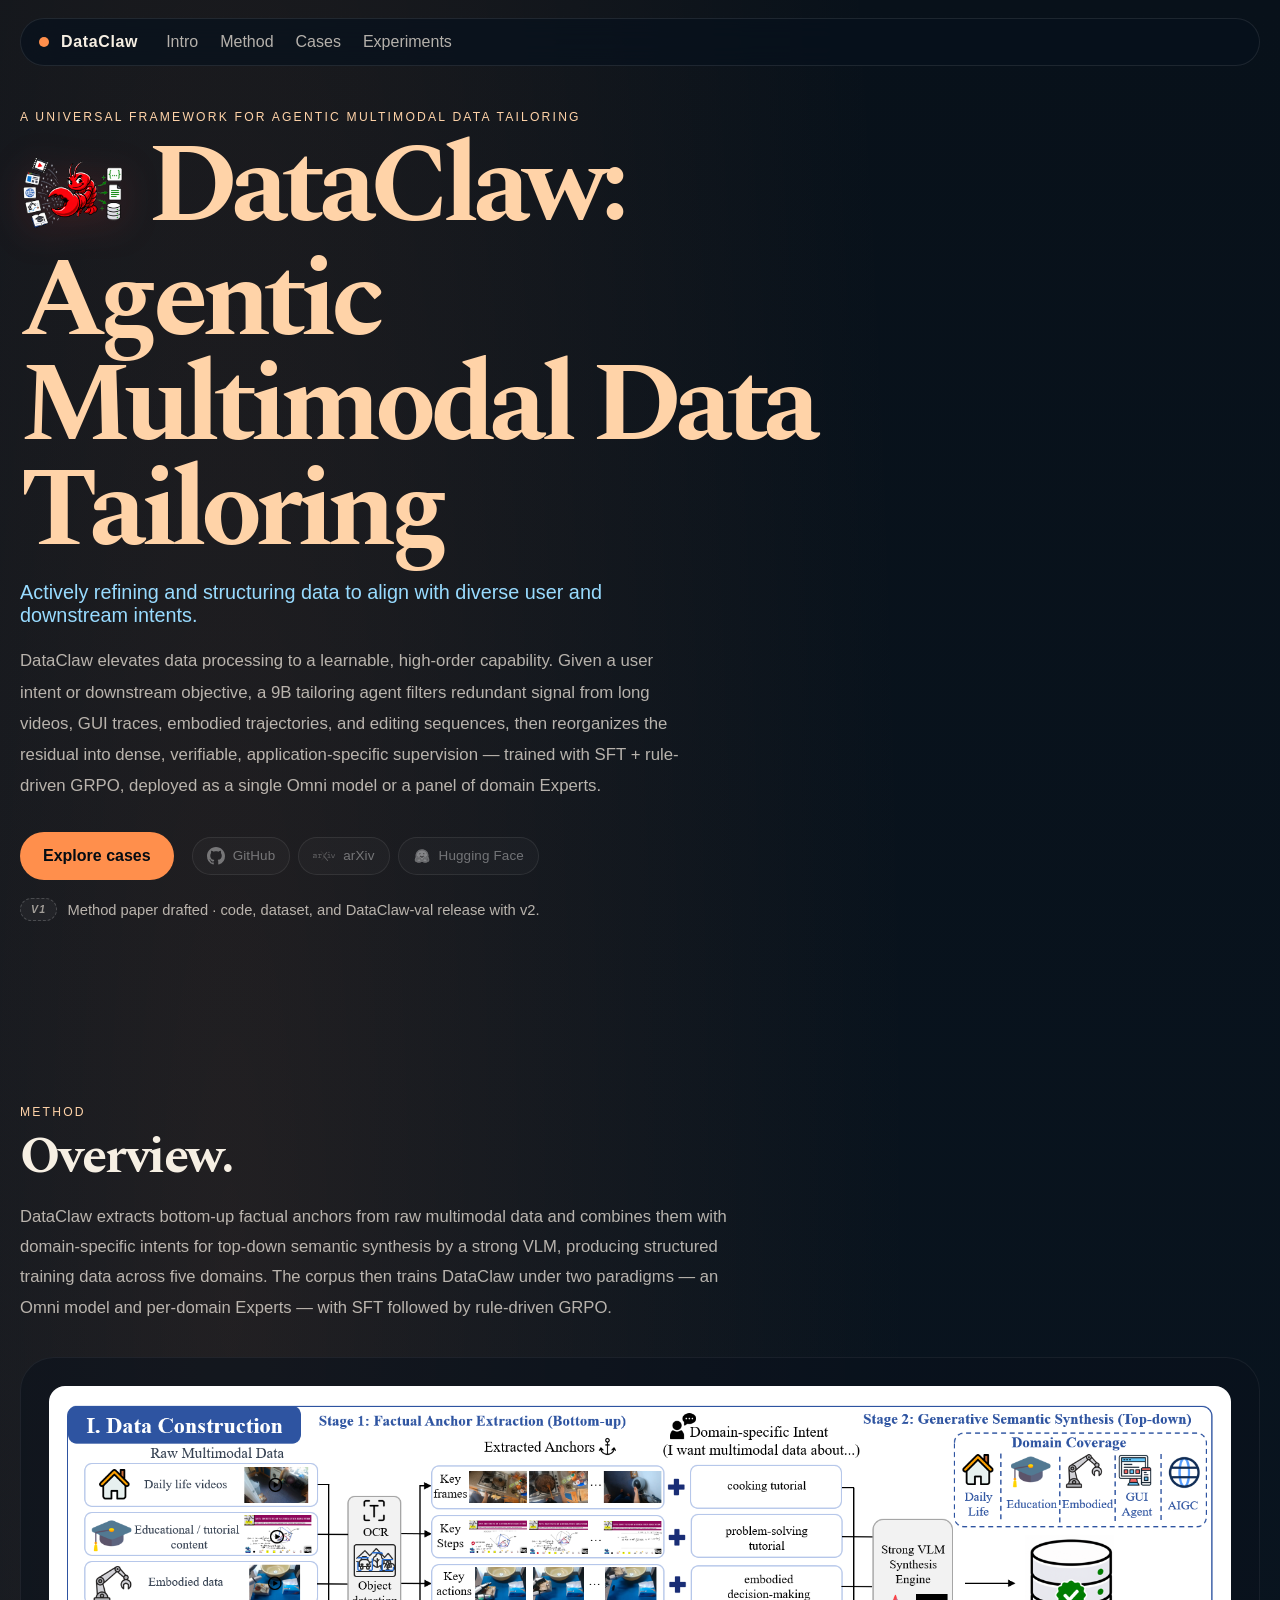
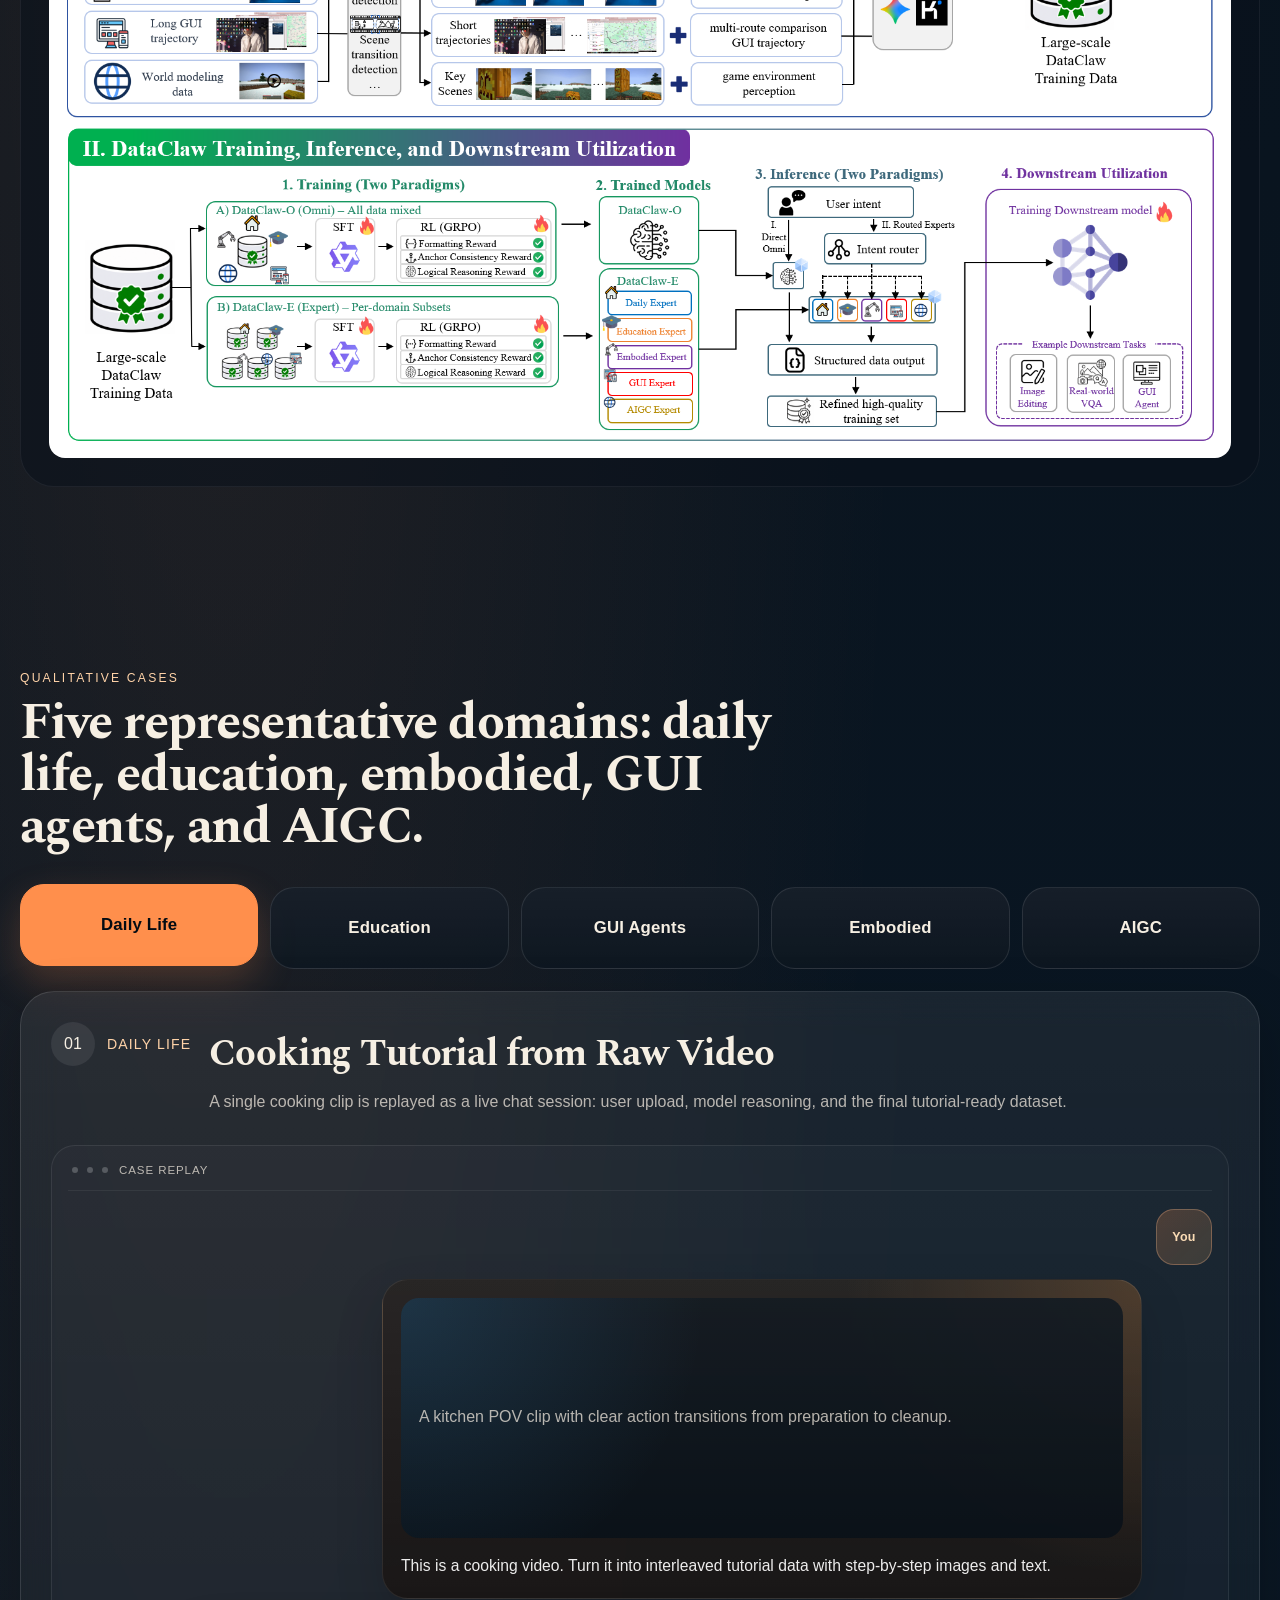
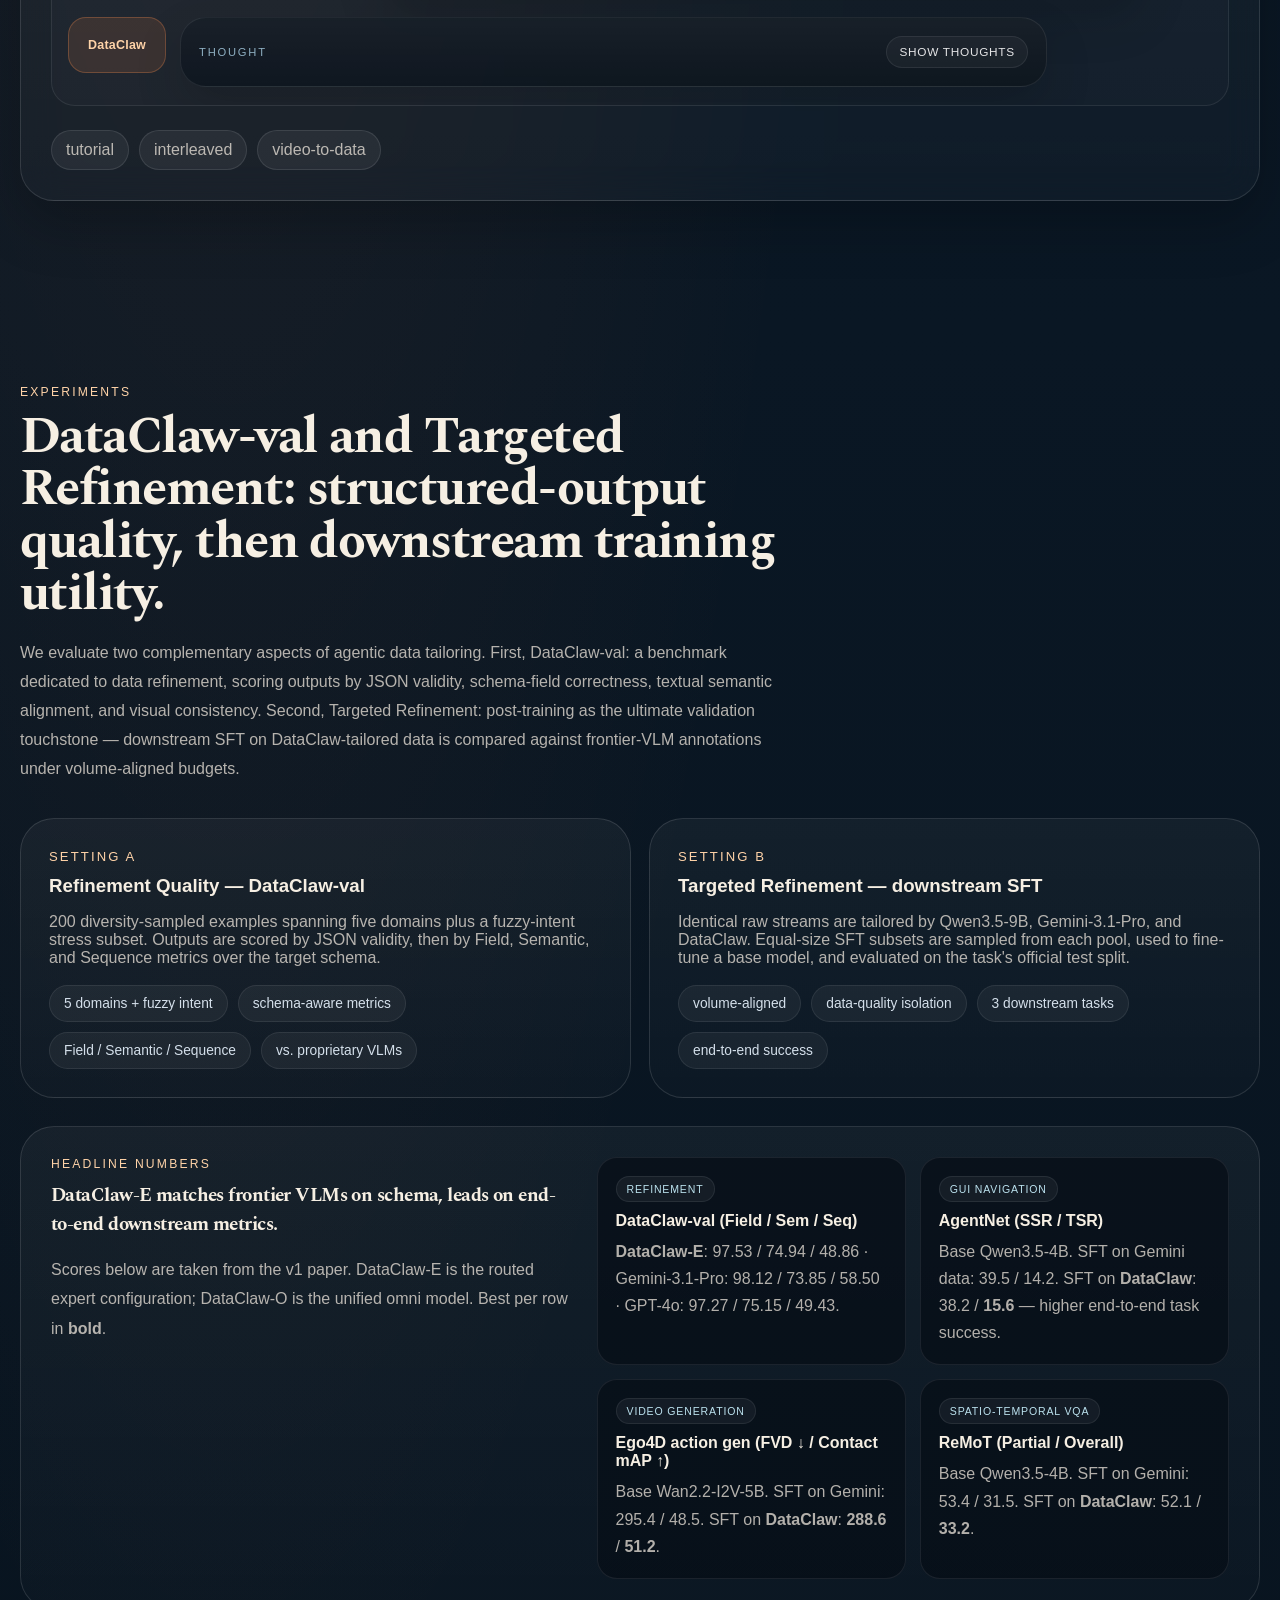
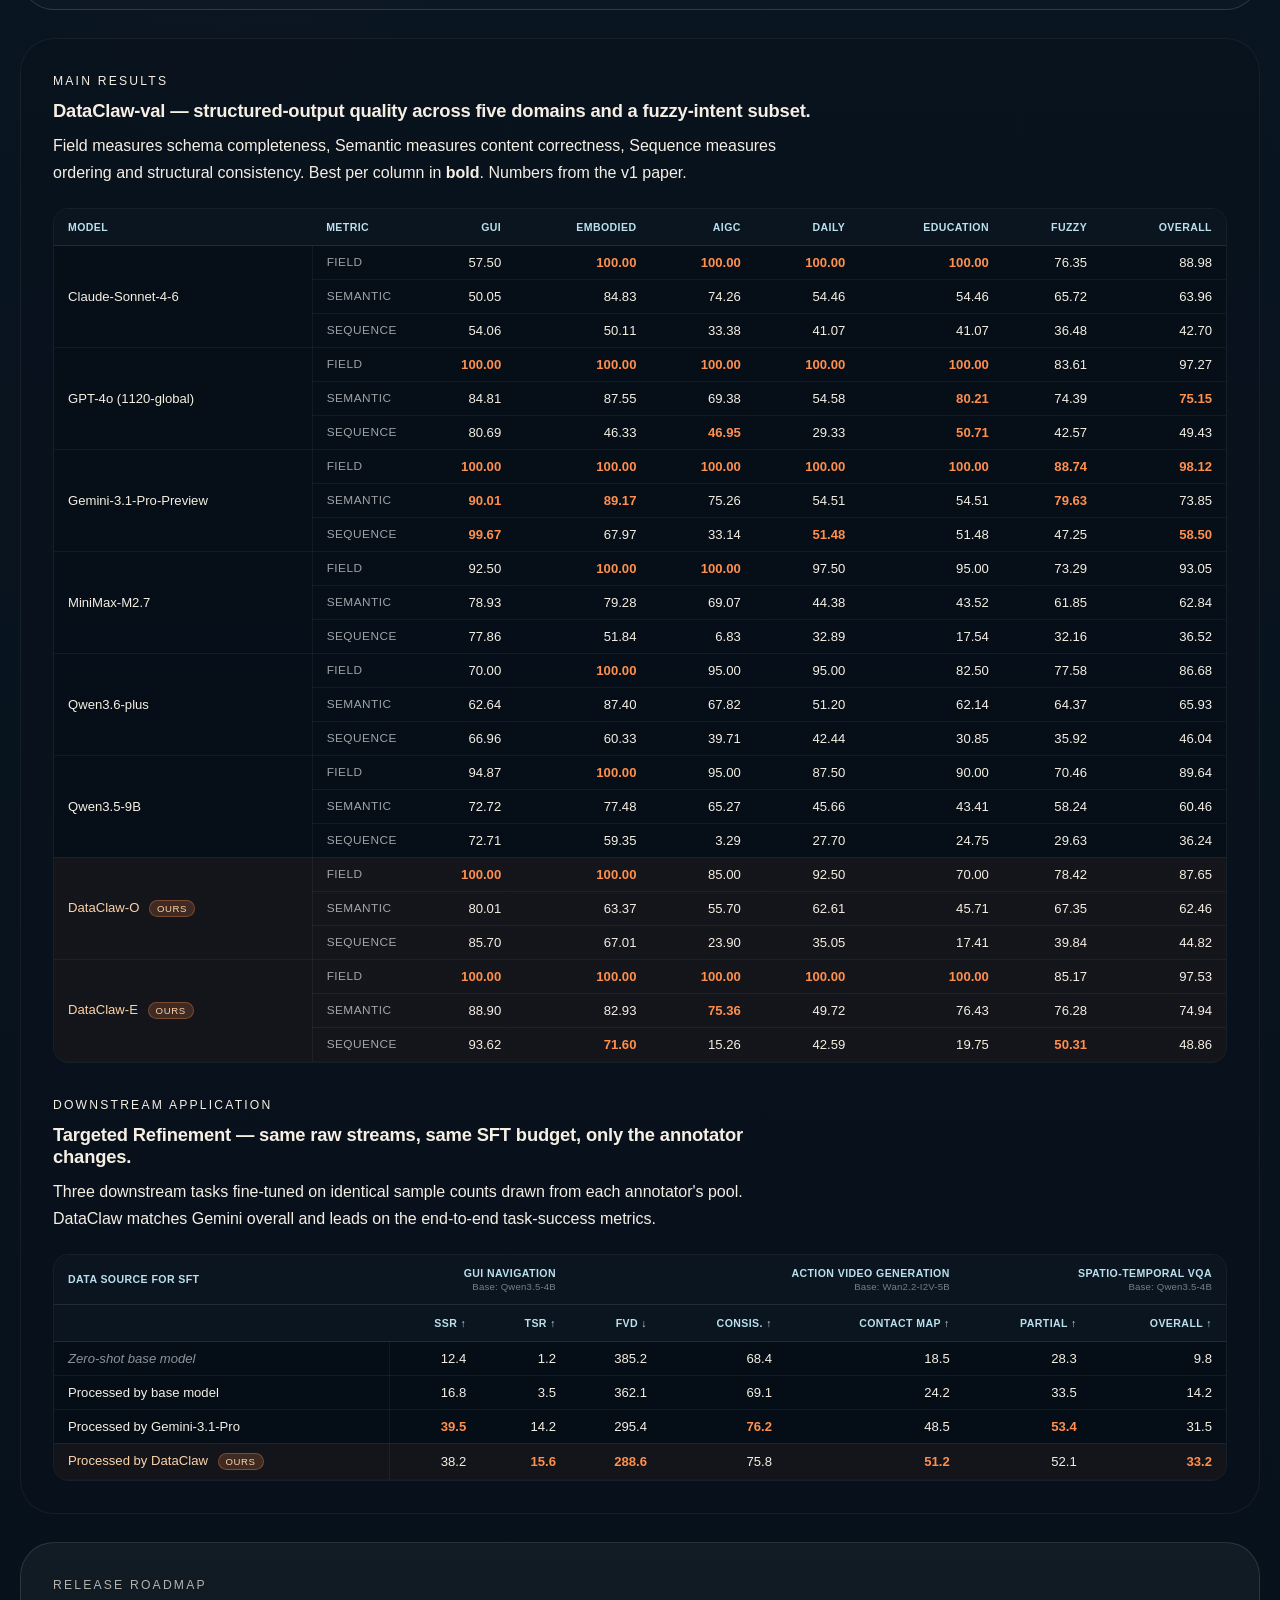
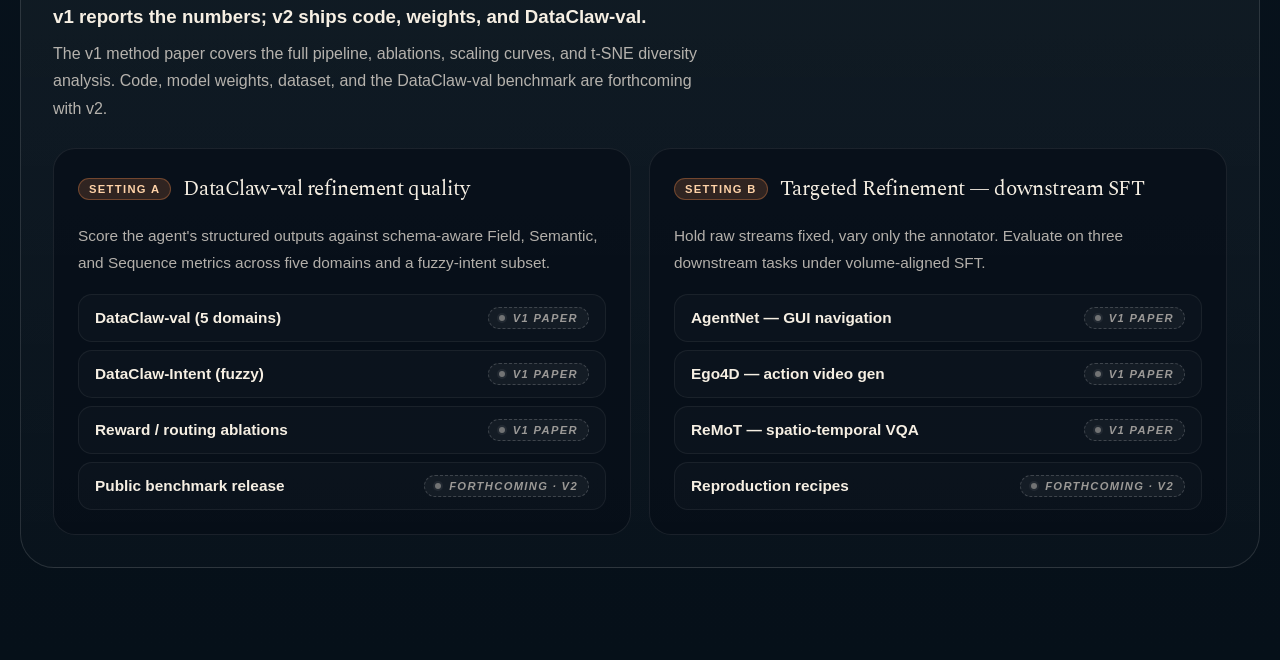
==== commit cf4709cb: "Shrink mascot to inline title icon, condense overview copy" ====
--- a/index.html
+++ b/index.html
@@ -35,7 +35,10 @@
         <div class="hero-copy reveal">
           <p class="eyebrow">A universal framework for agentic multimodal data tailoring</p>
           <h1 class="hero-title">
-            DataClaw:
+            <span class="hero-title-line">
+              <img class="hero-title-mascot" src="./assets/mascot.png" alt="" />
+              DataClaw:
+            </span>
             <span>Agentic Multimodal Data Tailoring</span>
           </h1>
           <p class="hero-subtitle">
@@ -76,31 +79,6 @@
           </p>
         </div>
 
-        <aside class="hero-stage reveal" aria-label="DataClaw at a glance">
-          <figure class="hero-mascot">
-            <img
-              src="./assets/mascot.png"
-              alt="DataClaw mascot: a red lobster pinching high-entropy raw multimodal inputs (video, web, GUI, robot, education) on the left and producing structured outputs (JSON, document, dataset) on the right."
-              loading="eager"
-            />
-            <figcaption class="hero-mascot-caption">
-              <span class="hero-mascot-step">
-                <span class="hero-mascot-step-tag">Raw streams</span>
-                <span class="hero-mascot-step-copy">Video, web, GUI, embodied, education &mdash; high-entropy and noisy.</span>
-              </span>
-              <span class="hero-mascot-arrow" aria-hidden="true">&rarr;</span>
-              <span class="hero-mascot-step">
-                <span class="hero-mascot-step-tag">DataClaw</span>
-                <span class="hero-mascot-step-copy">Bottom-up anchors, top-down semantic synthesis.</span>
-              </span>
-              <span class="hero-mascot-arrow" aria-hidden="true">&rarr;</span>
-              <span class="hero-mascot-step">
-                <span class="hero-mascot-step-tag">Tailored outputs</span>
-                <span class="hero-mascot-step-copy">JSON, structured documents, training-ready datasets.</span>
-              </span>
-            </figcaption>
-          </figure>
-        </aside>
       </section>
 
       <section class="section method-section" id="method">
@@ -108,38 +86,20 @@
           <p class="eyebrow">Method</p>
           <h2>Overview.</h2>
           <p class="section-copy">
-            The pipeline consists of two parts. First, DataClaw constructs training data by
-            extracting bottom-up factual anchors from raw multimodal data, including key frames,
-            steps, actions, trajectories, and scenes, and then combining them with domain-specific
-            intents for top-down semantic synthesis by a strong VLM. This produces large-scale
-            structured data across daily life, education, embodied, GUI-agent, and AIGC domains.
-            Second, the constructed data is used to train DataClaw models under two paradigms:
-            an omni model trained on mixed-domain data and expert models trained on per-domain
-            subsets. During inference, user intents are handled either directly by the omni model
-            or routed to domain experts, yielding refined structured data for downstream
-            multimodal tasks.
+            DataClaw extracts bottom-up factual anchors from raw multimodal data and combines
+            them with domain-specific intents for top-down semantic synthesis by a strong VLM,
+            producing structured training data across five domains. The corpus then trains
+            DataClaw under two paradigms &mdash; an Omni model and per-domain Experts &mdash;
+            with SFT followed by rule-driven GRPO.
           </p>
         </div>
 
-        <figure class="method-overview-figure reveal" aria-labelledby="method-overview-caption">
+        <figure class="method-overview-figure reveal">
           <img
             src="./assets/method/overview.png"
             alt="DataClaw overview: data construction via bottom-up factual anchor extraction and top-down semantic synthesis, followed by training under Omni and Expert paradigms, inference, and downstream utilization."
             loading="lazy"
           />
-          <figcaption id="method-overview-caption">
-            <strong>Figure 1.</strong> Overview of DataClaw.
-            <em>I. Data Construction</em> &mdash; Stage 1 extracts deterministic factual anchors
-            (key frames, OCR text, action steps, scene transitions, key trajectories);
-            Stage 2 conditions a strong VLM synthesis engine on those anchors and a
-            domain-specific intent to emit structured supervision across five domains.
-            <em>II. Training, Inference, and Downstream Utilization</em> &mdash; the corpus
-            trains DataClaw-O (joint, all data) and DataClaw-E (per-domain experts) with
-            SFT followed by rule-driven RL GRPO; at inference the user intent is routed
-            either to the omni model or to the matching expert; the refined high-quality
-            training set is then consumed by downstream models for editing, VQA, and agent
-            tasks.
-          </figcaption>
         </figure>
       </section>
 
--- a/styles.css
+++ b/styles.css
@@ -175,7 +175,8 @@
 
 .hero {
   display: grid;
-  grid-template-columns: 1.04fr 0.96fr;
+  grid-template-columns: minmax(0, 920px);
+  justify-content: start;
   gap: 52px;
   align-items: center;
   min-height: calc(100vh - 110px);
@@ -189,6 +190,23 @@
   font-size: clamp(3.3rem, 9vw, 7rem);
   line-height: 0.94;
   letter-spacing: -0.06em;
+}
+
+.hero-title-line {
+  display: inline-flex;
+  align-items: center;
+  gap: 0.18em;
+  flex-wrap: wrap;
+}
+
+.hero-title-mascot {
+  width: 0.95em;
+  height: 0.95em;
+  object-fit: contain;
+  display: inline-block;
+  vertical-align: middle;
+  flex-shrink: 0;
+  filter: drop-shadow(0 6px 18px rgba(255, 60, 60, 0.18));
 }
 
 .hero-title span {
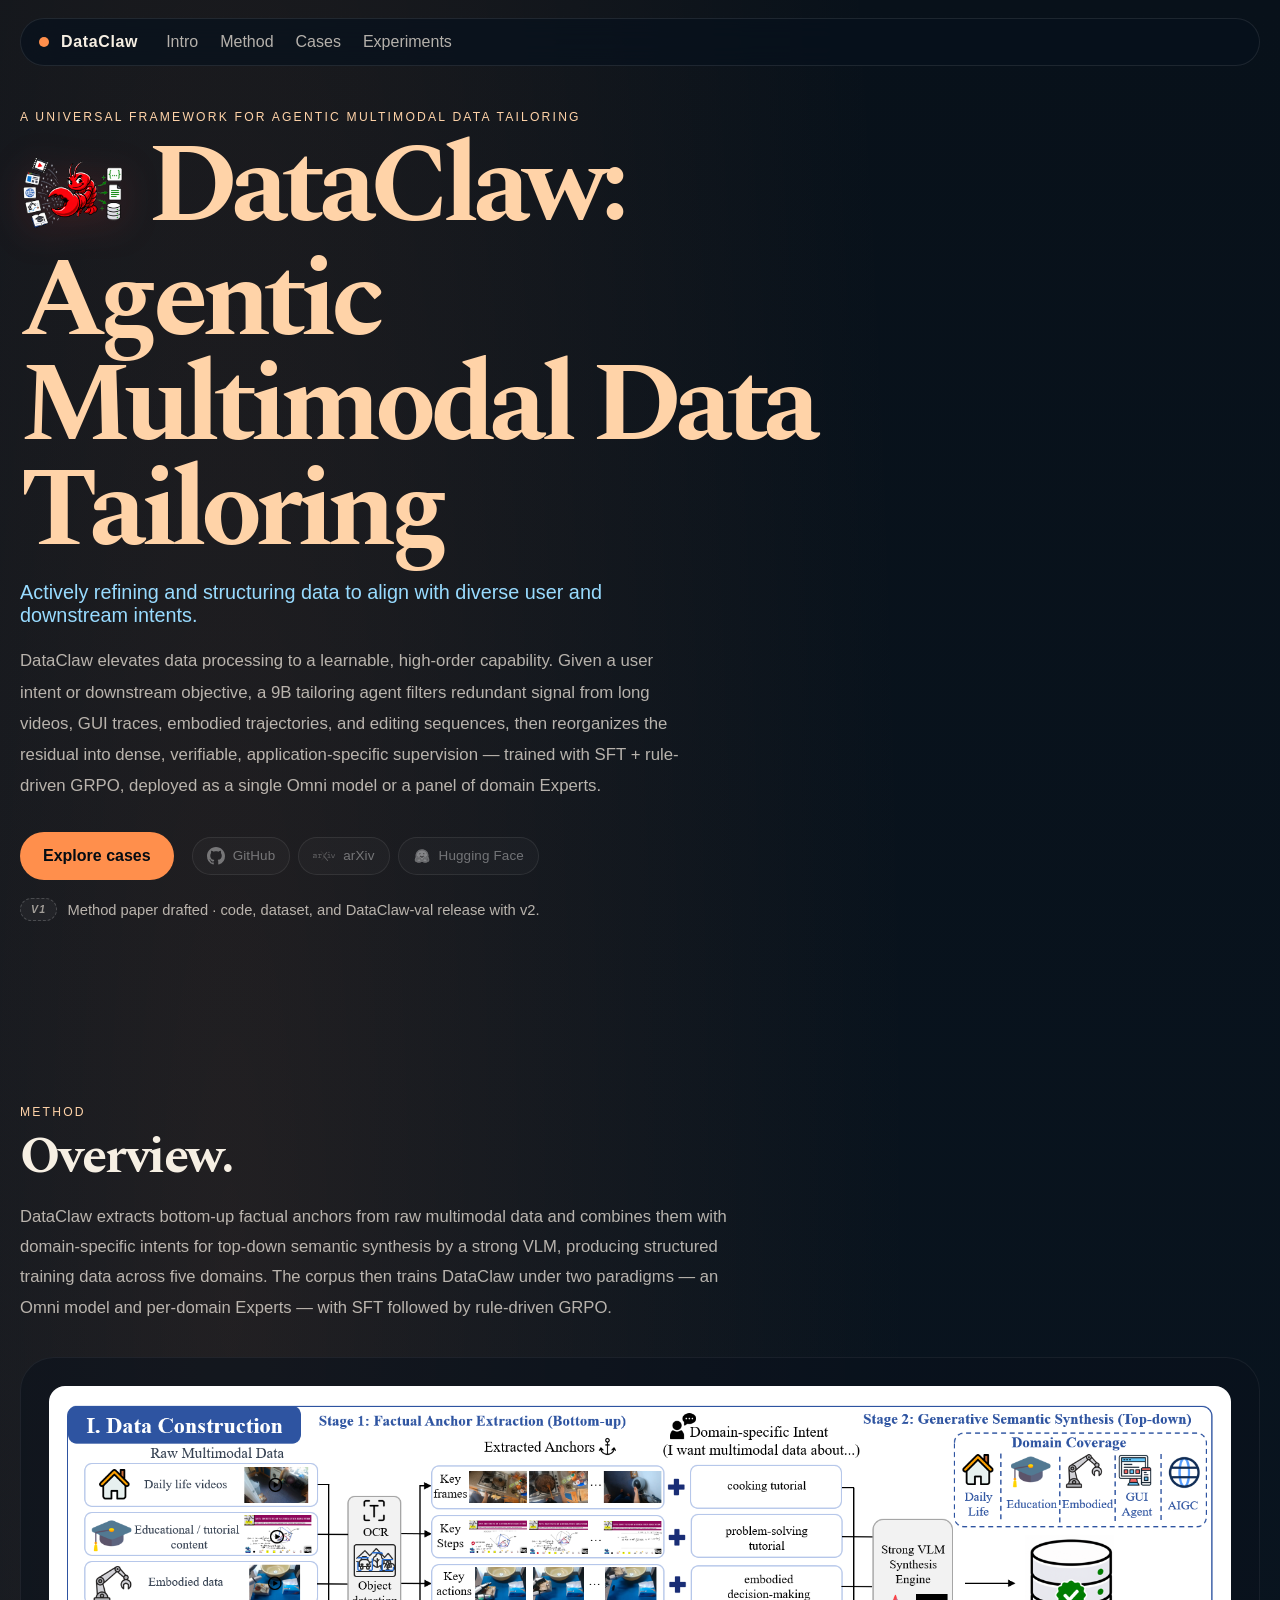
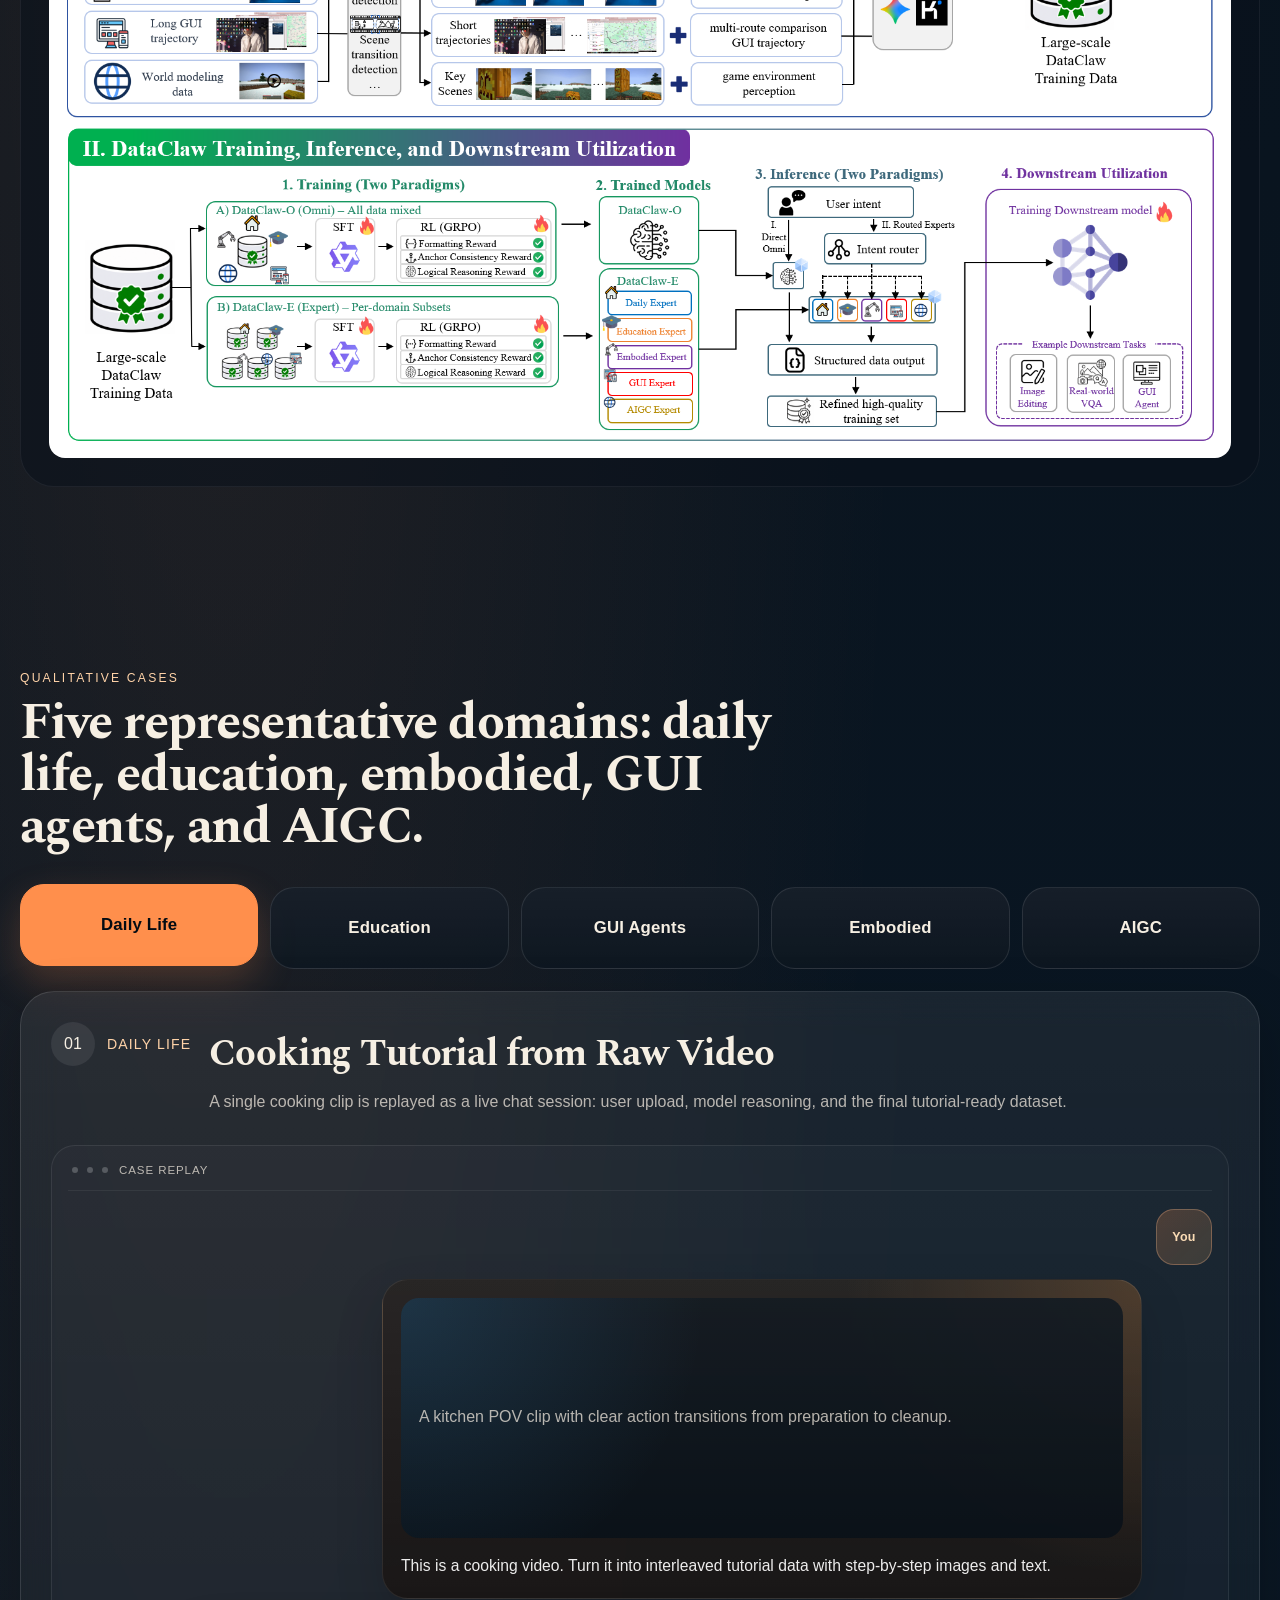
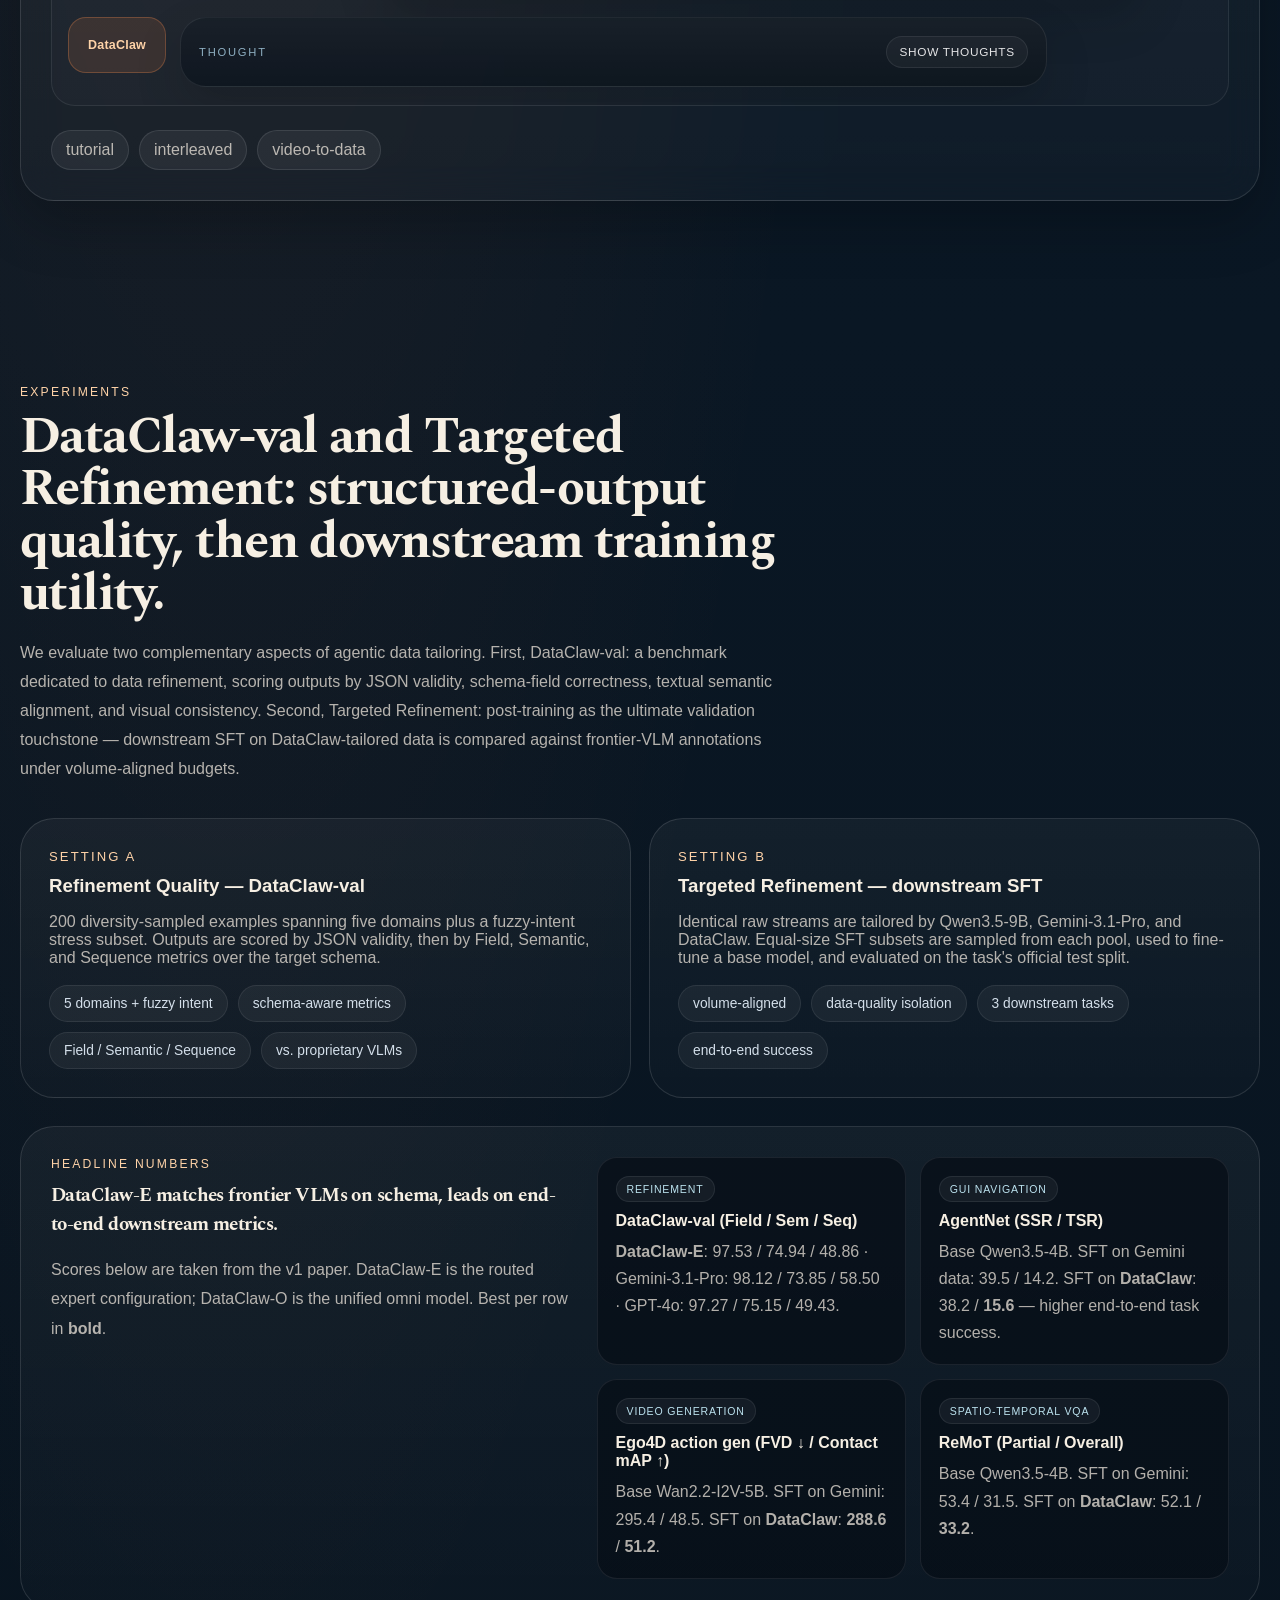
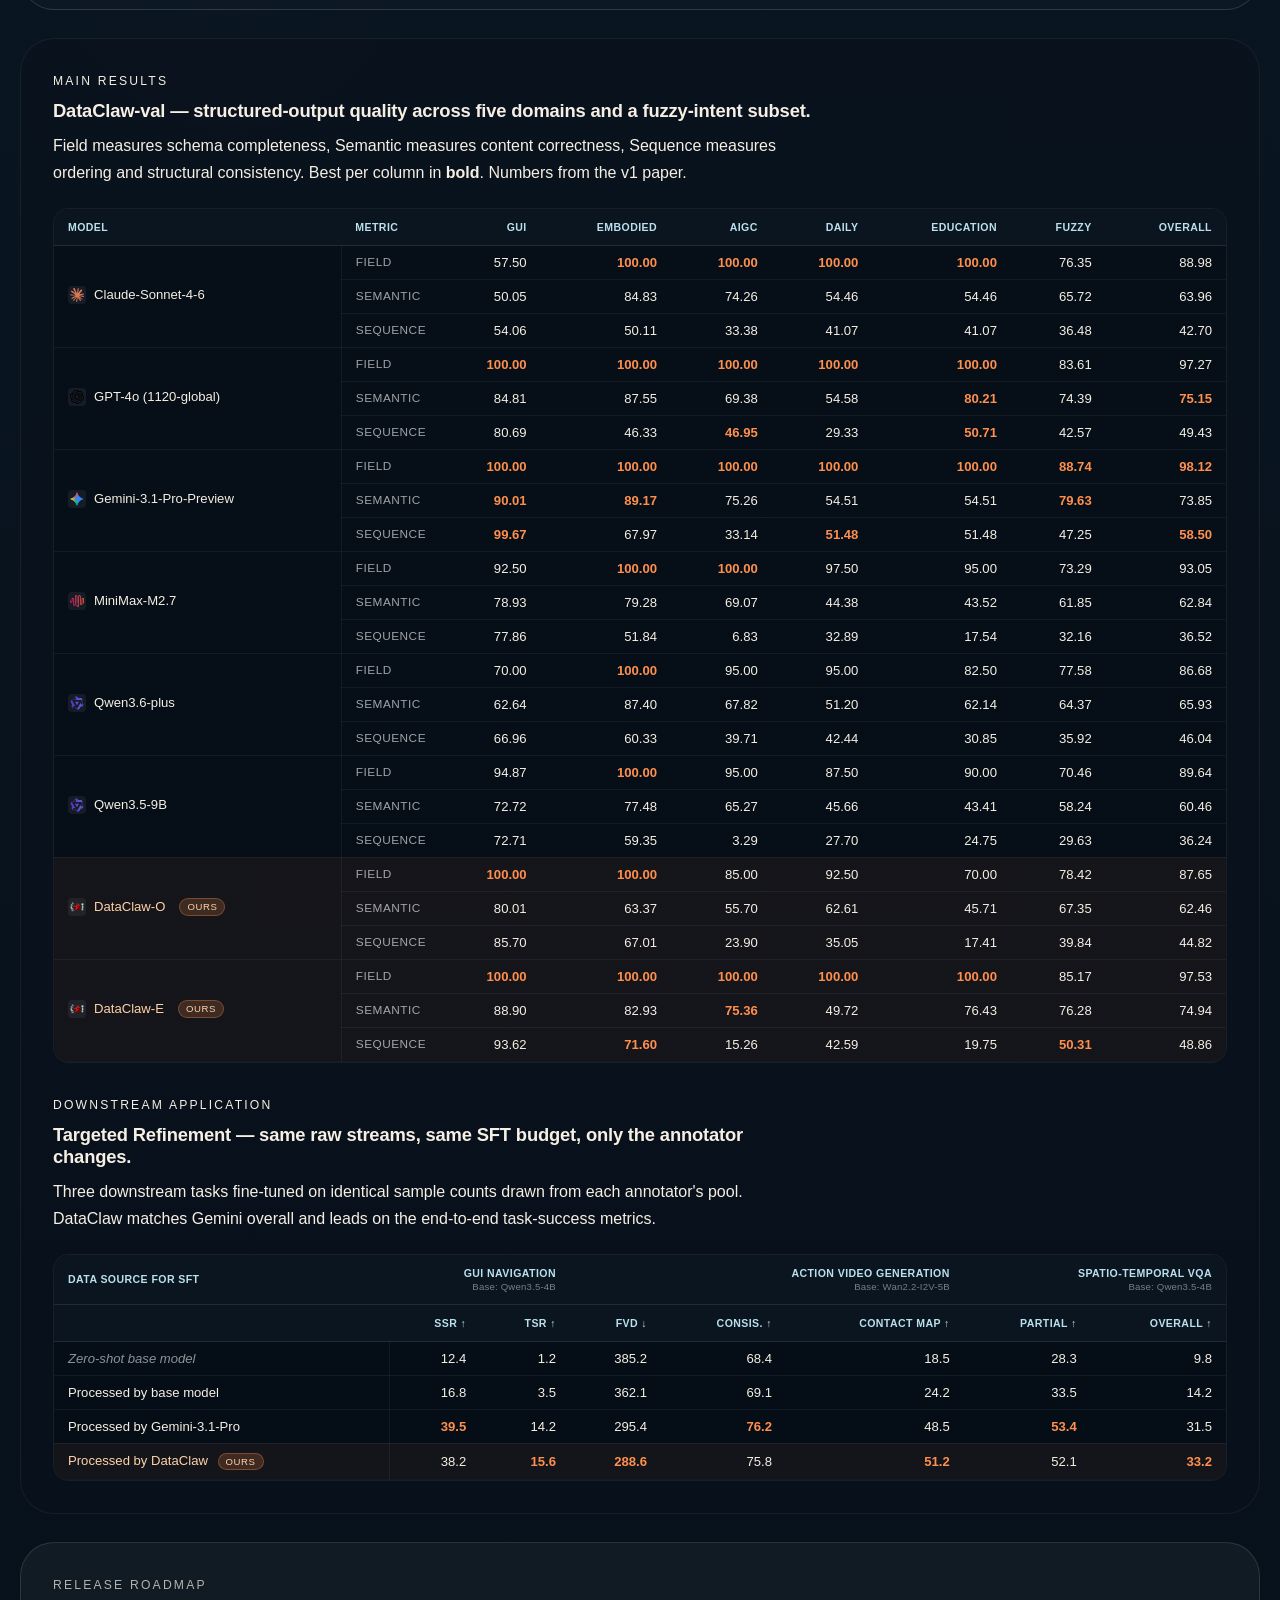
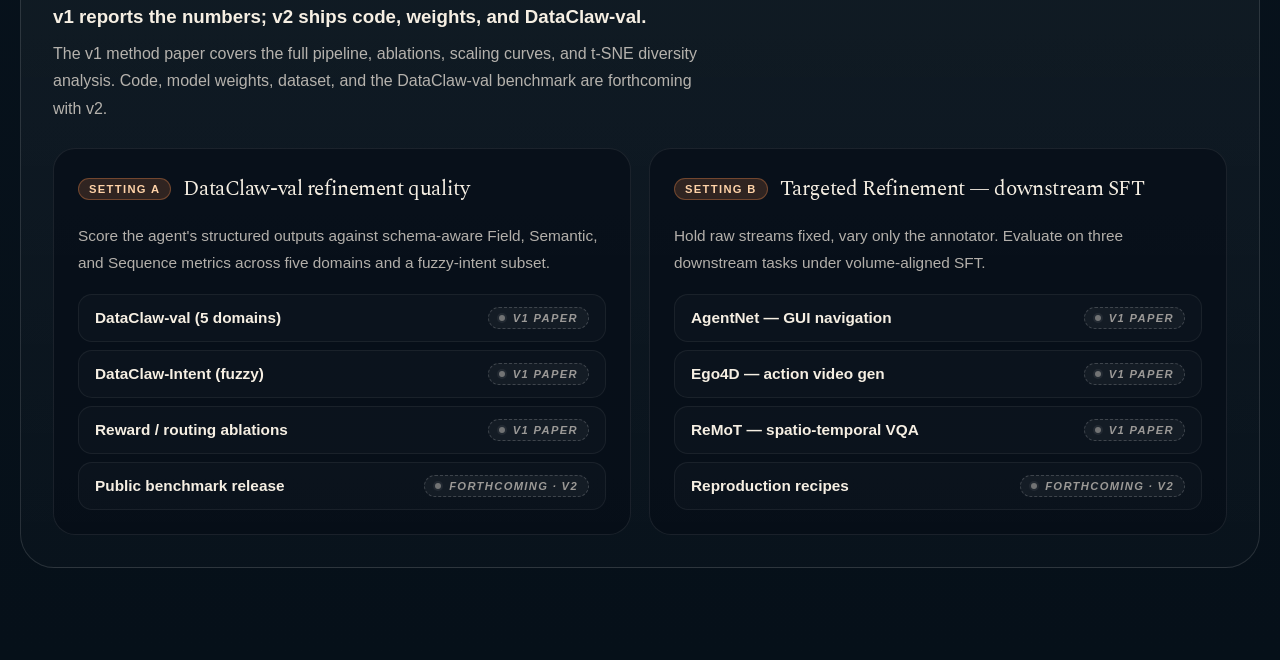
==== commit 9bd348b1: "Add provider logos to model column in main results table" ====
--- a/index.html
+++ b/index.html
@@ -365,7 +365,11 @@
               </thead>
               <tbody>
                 <tr class="eval-table-group-start">
-                  <td class="eval-table-model" rowspan="3">Claude-Sonnet-4-6</td>
+                  <td class="eval-table-model" rowspan="3">
+                    <span class="eval-model-cell">
+                      <img class="eval-model-logo" src="./assets/claude-color.svg" alt="" />Claude-Sonnet-4-6
+                    </span>
+                  </td>
                   <td class="eval-table-metric">Field</td>
                   <td>57.50</td><td><strong>100.00</strong></td><td><strong>100.00</strong></td><td><strong>100.00</strong></td><td><strong>100.00</strong></td><td>76.35</td><td>88.98</td>
                 </tr>
@@ -373,7 +377,11 @@
                 <tr><td class="eval-table-metric">Sequence</td><td>54.06</td><td>50.11</td><td>33.38</td><td>41.07</td><td>41.07</td><td>36.48</td><td>42.70</td></tr>
 
                 <tr class="eval-table-group-start">
-                  <td class="eval-table-model" rowspan="3">GPT-4o (1120-global)</td>
+                  <td class="eval-table-model" rowspan="3">
+                    <span class="eval-model-cell">
+                      <img class="eval-model-logo" src="./assets/openai.svg" alt="" />GPT-4o (1120-global)
+                    </span>
+                  </td>
                   <td class="eval-table-metric">Field</td>
                   <td><strong>100.00</strong></td><td><strong>100.00</strong></td><td><strong>100.00</strong></td><td><strong>100.00</strong></td><td><strong>100.00</strong></td><td>83.61</td><td>97.27</td>
                 </tr>
@@ -381,7 +389,11 @@
                 <tr><td class="eval-table-metric">Sequence</td><td>80.69</td><td>46.33</td><td><strong>46.95</strong></td><td>29.33</td><td><strong>50.71</strong></td><td>42.57</td><td>49.43</td></tr>
 
                 <tr class="eval-table-group-start">
-                  <td class="eval-table-model" rowspan="3">Gemini-3.1-Pro-Preview</td>
+                  <td class="eval-table-model" rowspan="3">
+                    <span class="eval-model-cell">
+                      <img class="eval-model-logo" src="./assets/gemini-color.svg" alt="" />Gemini-3.1-Pro-Preview
+                    </span>
+                  </td>
                   <td class="eval-table-metric">Field</td>
                   <td><strong>100.00</strong></td><td><strong>100.00</strong></td><td><strong>100.00</strong></td><td><strong>100.00</strong></td><td><strong>100.00</strong></td><td><strong>88.74</strong></td><td><strong>98.12</strong></td>
                 </tr>
@@ -389,7 +401,11 @@
                 <tr><td class="eval-table-metric">Sequence</td><td><strong>99.67</strong></td><td>67.97</td><td>33.14</td><td><strong>51.48</strong></td><td>51.48</td><td>47.25</td><td><strong>58.50</strong></td></tr>
 
                 <tr class="eval-table-group-start">
-                  <td class="eval-table-model" rowspan="3">MiniMax-M2.7</td>
+                  <td class="eval-table-model" rowspan="3">
+                    <span class="eval-model-cell">
+                      <img class="eval-model-logo" src="./assets/minimax-color.svg" alt="" />MiniMax-M2.7
+                    </span>
+                  </td>
                   <td class="eval-table-metric">Field</td>
                   <td>92.50</td><td><strong>100.00</strong></td><td><strong>100.00</strong></td><td>97.50</td><td>95.00</td><td>73.29</td><td>93.05</td>
                 </tr>
@@ -397,7 +413,11 @@
                 <tr><td class="eval-table-metric">Sequence</td><td>77.86</td><td>51.84</td><td>6.83</td><td>32.89</td><td>17.54</td><td>32.16</td><td>36.52</td></tr>
 
                 <tr class="eval-table-group-start">
-                  <td class="eval-table-model" rowspan="3">Qwen3.6-plus</td>
+                  <td class="eval-table-model" rowspan="3">
+                    <span class="eval-model-cell">
+                      <img class="eval-model-logo" src="./assets/qwen-color.svg" alt="" />Qwen3.6-plus
+                    </span>
+                  </td>
                   <td class="eval-table-metric">Field</td>
                   <td>70.00</td><td><strong>100.00</strong></td><td>95.00</td><td>95.00</td><td>82.50</td><td>77.58</td><td>86.68</td>
                 </tr>
@@ -405,7 +425,11 @@
                 <tr><td class="eval-table-metric">Sequence</td><td>66.96</td><td>60.33</td><td>39.71</td><td>42.44</td><td>30.85</td><td>35.92</td><td>46.04</td></tr>
 
                 <tr class="eval-table-group-start">
-                  <td class="eval-table-model" rowspan="3">Qwen3.5-9B</td>
+                  <td class="eval-table-model" rowspan="3">
+                    <span class="eval-model-cell">
+                      <img class="eval-model-logo" src="./assets/qwen-color.svg" alt="" />Qwen3.5-9B
+                    </span>
+                  </td>
                   <td class="eval-table-metric">Field</td>
                   <td>94.87</td><td><strong>100.00</strong></td><td>95.00</td><td>87.50</td><td>90.00</td><td>70.46</td><td>89.64</td>
                 </tr>
@@ -413,7 +437,11 @@
                 <tr><td class="eval-table-metric">Sequence</td><td>72.71</td><td>59.35</td><td>3.29</td><td>27.70</td><td>24.75</td><td>29.63</td><td>36.24</td></tr>
 
                 <tr class="eval-table-group-start eval-table-row-ours">
-                  <td class="eval-table-model" rowspan="3">DataClaw-O <span class="eval-table-tag">Ours</span></td>
+                  <td class="eval-table-model" rowspan="3">
+                    <span class="eval-model-cell">
+                      <img class="eval-model-logo" src="./assets/mascot.png" alt="" />DataClaw-O <span class="eval-table-tag">Ours</span>
+                    </span>
+                  </td>
                   <td class="eval-table-metric">Field</td>
                   <td><strong>100.00</strong></td><td><strong>100.00</strong></td><td>85.00</td><td>92.50</td><td>70.00</td><td>78.42</td><td>87.65</td>
                 </tr>
@@ -421,7 +449,11 @@
                 <tr class="eval-table-row-ours"><td class="eval-table-metric">Sequence</td><td>85.70</td><td>67.01</td><td>23.90</td><td>35.05</td><td>17.41</td><td>39.84</td><td>44.82</td></tr>
 
                 <tr class="eval-table-group-start eval-table-row-ours">
-                  <td class="eval-table-model" rowspan="3">DataClaw-E <span class="eval-table-tag">Ours</span></td>
+                  <td class="eval-table-model" rowspan="3">
+                    <span class="eval-model-cell">
+                      <img class="eval-model-logo" src="./assets/mascot.png" alt="" />DataClaw-E <span class="eval-table-tag">Ours</span>
+                    </span>
+                  </td>
                   <td class="eval-table-metric">Field</td>
                   <td><strong>100.00</strong></td><td><strong>100.00</strong></td><td><strong>100.00</strong></td><td><strong>100.00</strong></td><td><strong>100.00</strong></td><td>85.17</td><td>97.53</td>
                 </tr>
--- a/styles.css
+++ b/styles.css
@@ -2183,6 +2183,24 @@
   white-space: normal;
 }
 
+.eval-model-cell {
+  display: inline-flex;
+  align-items: center;
+  gap: 8px;
+  line-height: 1.2;
+}
+
+.eval-model-logo {
+  width: 18px;
+  height: 18px;
+  object-fit: contain;
+  flex: 0 0 auto;
+  display: block;
+  border-radius: 4px;
+  background: rgba(255, 255, 255, 0.06);
+  padding: 2px;
+}
+
 .eval-table tbody td.eval-table-metric {
   text-align: left;
   color: rgba(255, 255, 255, 0.62);
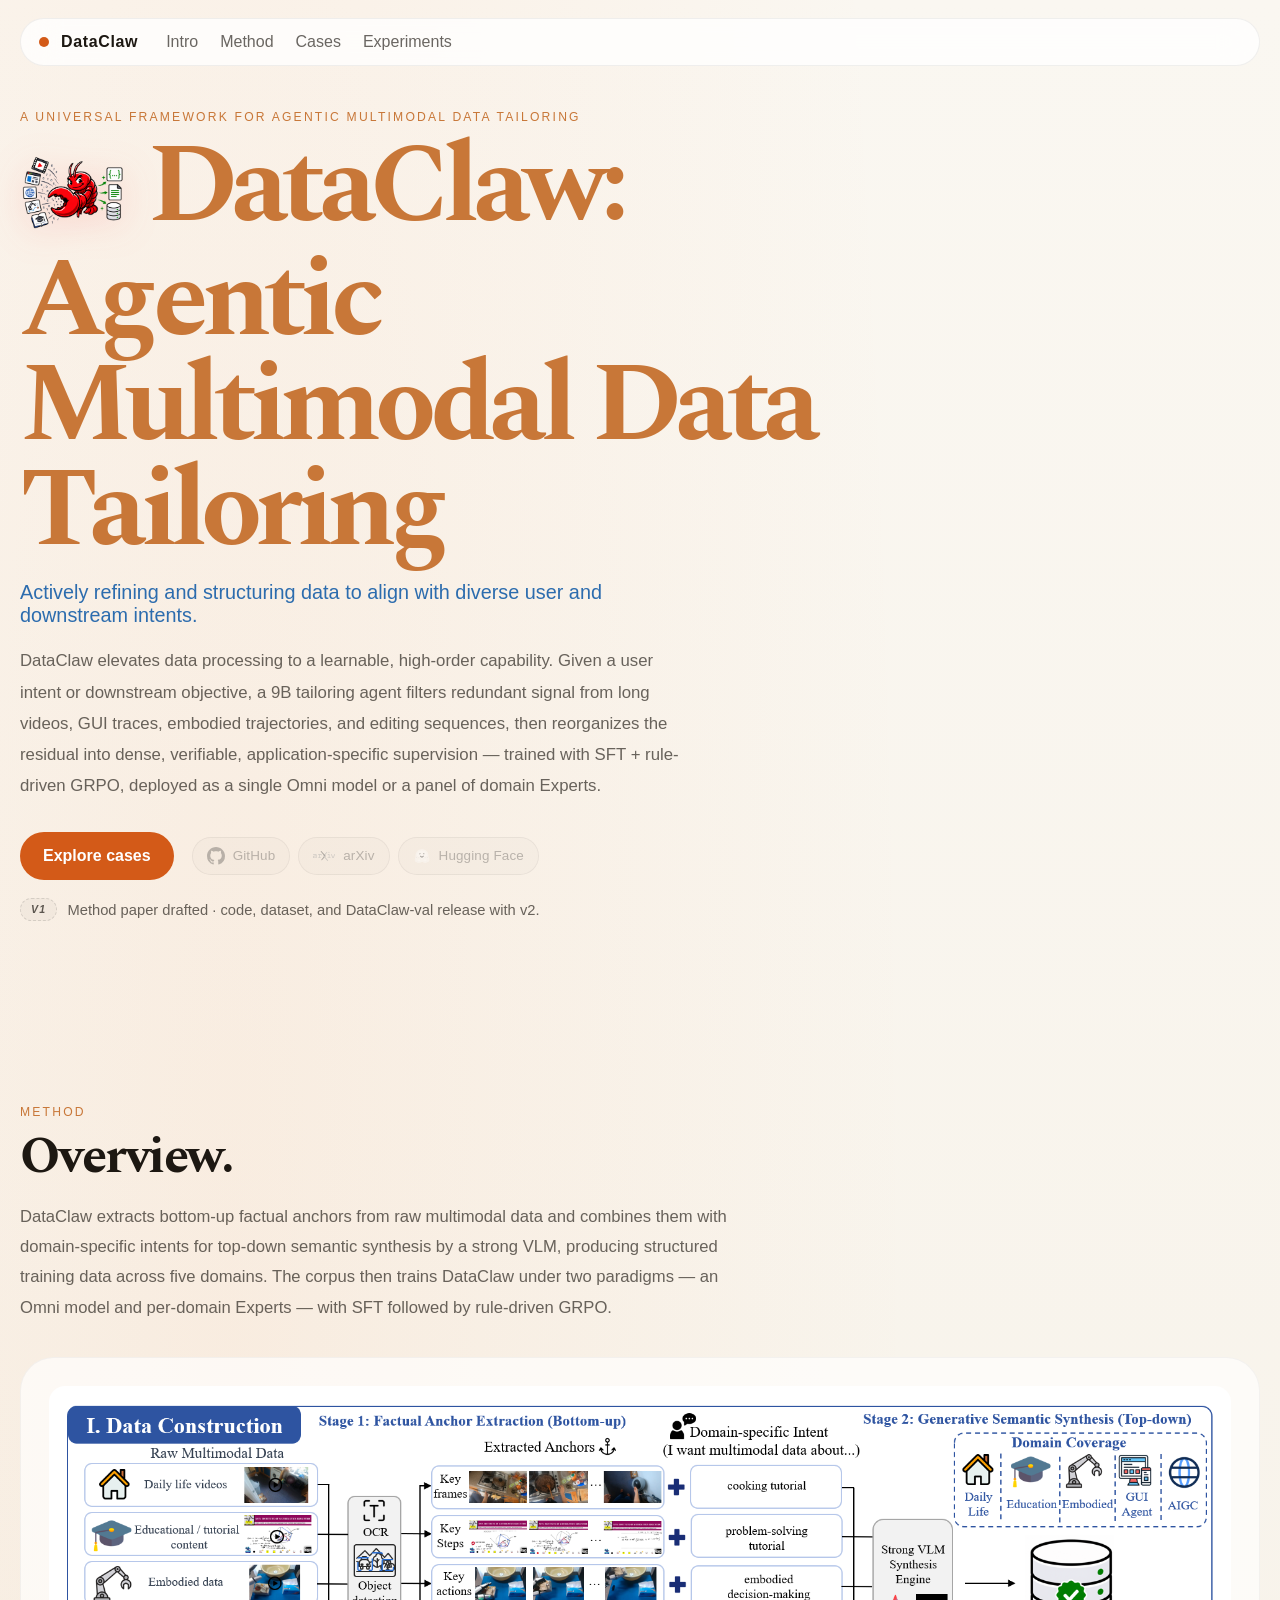
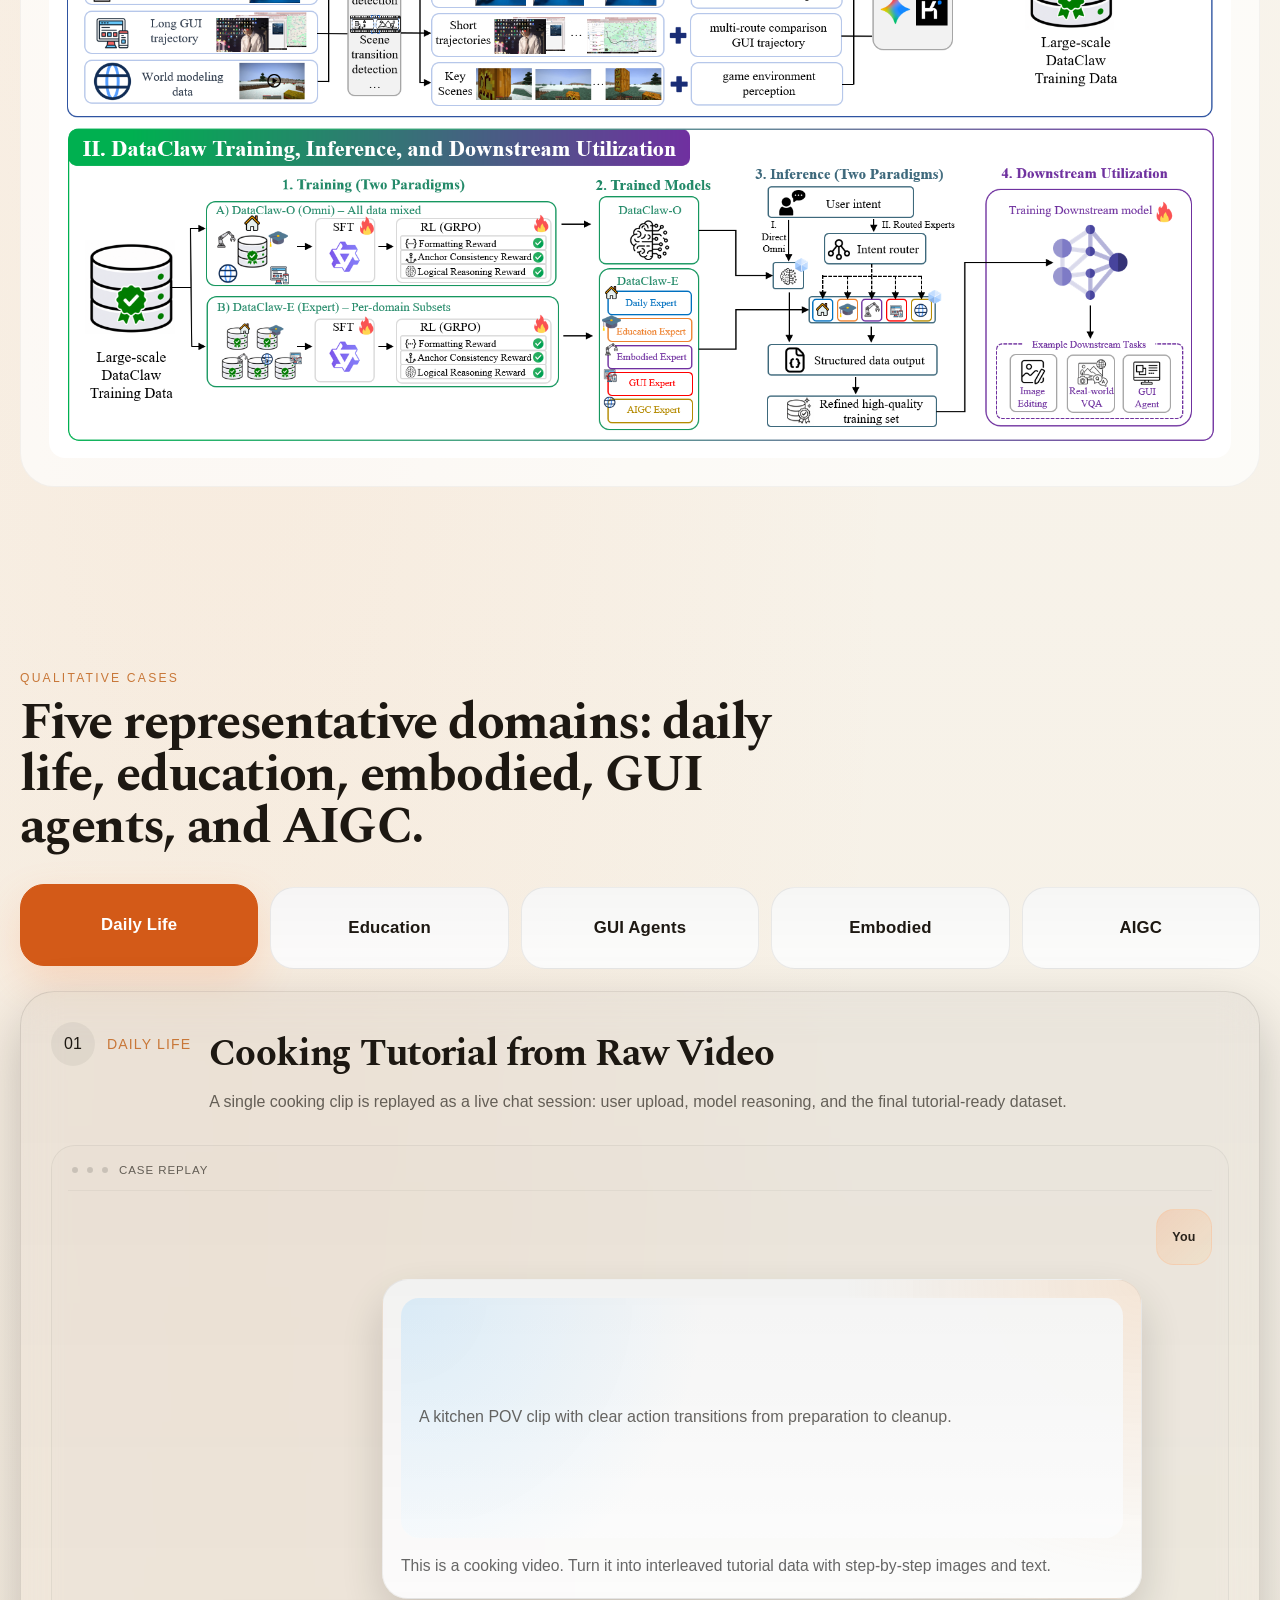
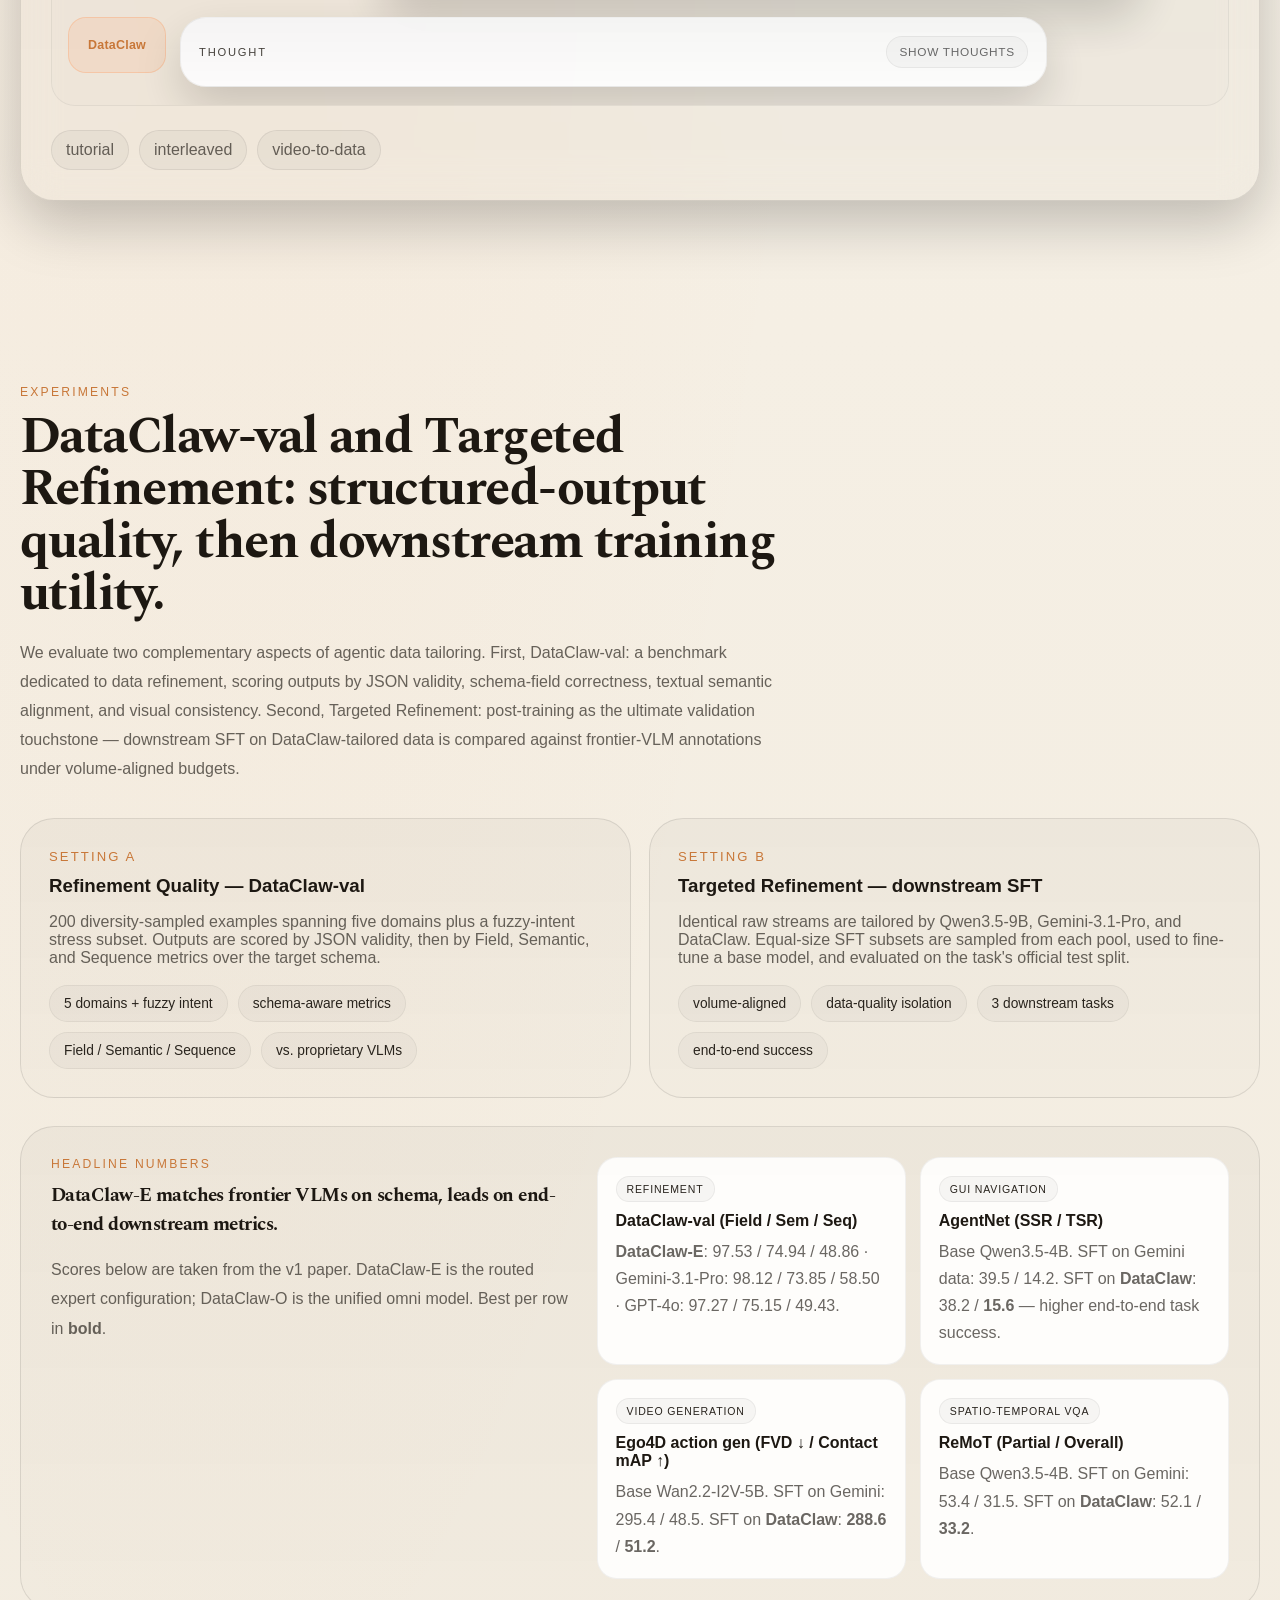
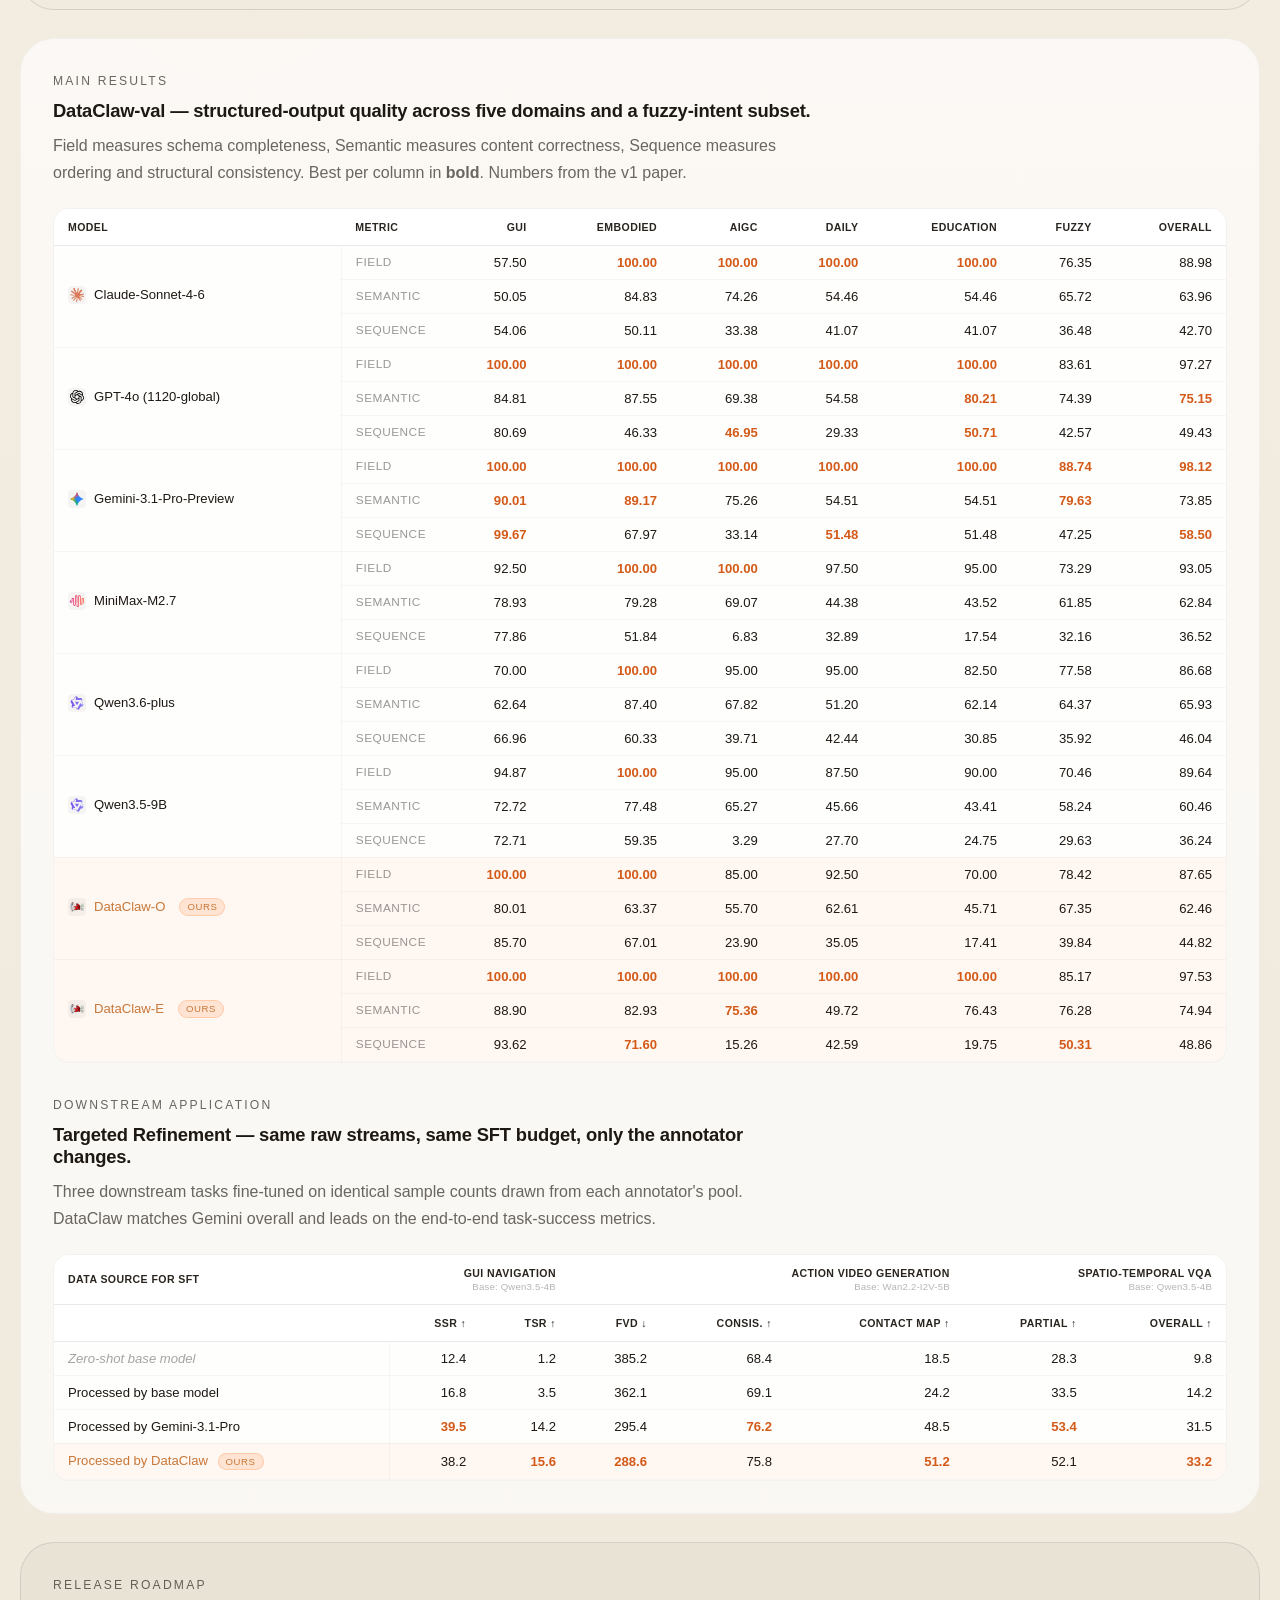
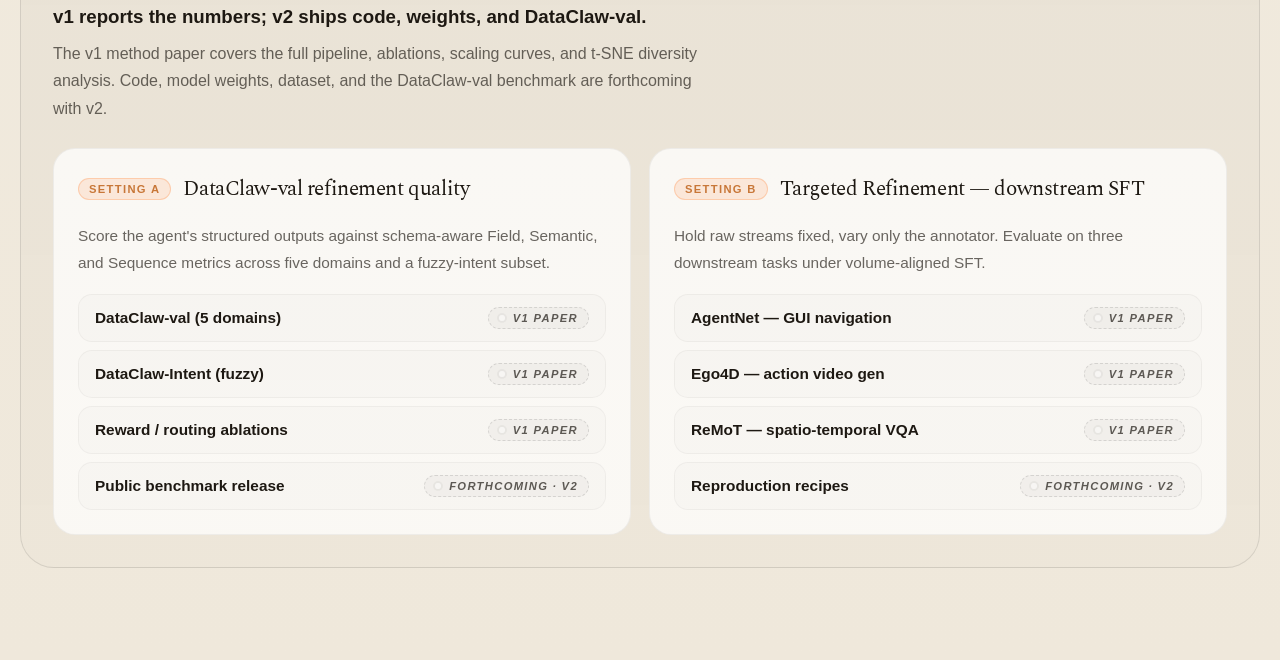
==== commit 7276f235: "Restore --muted / --text-muted vars to dark, bump cache buster" ====
--- a/index.html
+++ b/index.html
@@ -14,7 +14,7 @@
       rel="stylesheet"
       href="https://fonts.googleapis.com/css2?family=Spectral:ital,wght@0,500;0,600;1,400&display=swap"
     />
-    <link rel="stylesheet" href="./styles.css?v=evaltable01" />
+    <link rel="stylesheet" href="./styles.css?v=lighttheme04" />
   </head>
   <body>
     <header class="site-nav">
@@ -572,6 +572,6 @@
 
     </main>
 
-    <script src="./app.js?v=evaltable01"></script>
+    <script src="./app.js?v=lighttheme04"></script>
   </body>
 </html>
--- a/styles.css
+++ b/styles.css
@@ -1,16 +1,17 @@
 :root {
-  --bg: #08111a;
-  --bg-deep: #040b12;
-  --panel: rgba(255, 255, 255, 0.06);
-  --panel-strong: rgba(255, 255, 255, 0.08);
-  --line: rgba(255, 255, 255, 0.12);
-  --text: #f6efe3;
-  --muted: rgba(246, 239, 227, 0.72);
-  --accent: #ff8f4c;
-  --accent-soft: #ffd3a8;
-  --cool: #98dbff;
-  --lime: #d7ef75;
-  --shadow: 0 30px 90px rgba(0, 0, 0, 0.28);
+  --bg: #faf7f1;
+  --bg-deep: #f3eee5;
+  --panel: rgba(0, 0, 0, 0.04);
+  --panel-strong: rgba(0, 0, 0, 0.06);
+  --line: rgba(0, 0, 0, 0.1);
+  --text: #1d1812;
+  --muted: rgba(29, 24, 18, 0.66);
+  --text-muted: rgba(29, 24, 18, 0.66);
+  --accent: #d35a18;
+  --accent-soft: #c87738;
+  --cool: #2c6cae;
+  --lime: #5a8b16;
+  --shadow: 0 24px 72px rgba(35, 22, 10, 0.10);
   --radius-xl: 34px;
   --radius-lg: 24px;
   --radius-md: 18px;
@@ -32,8 +33,8 @@
     "Microsoft YaHei", sans-serif;
   color: var(--text);
   background:
-    radial-gradient(ellipse at 18% 18%, rgba(255, 143, 76, 0.1), transparent 46%),
-    linear-gradient(180deg, #08111a 0%, #0a1724 50%, #061019 100%);
+    radial-gradient(ellipse at 18% 18%, rgba(255, 143, 76, 0.08), transparent 46%),
+    linear-gradient(180deg, #faf7f1 0%, #f5efe4 50%, #efe8db 100%);
   overflow-x: hidden;
 }
 
@@ -70,8 +71,8 @@
   align-items: center;
   gap: 28px;
   border-radius: 999px;
-  border: 1px solid rgba(255, 255, 255, 0.09);
-  background: rgba(7, 17, 28, 0.68);
+  border: 1px solid rgba(0, 0, 0, 0.0585);
+  background: rgba(255, 255, 255, 0.78);
   backdrop-filter: blur(18px);
 }
 
@@ -89,7 +90,7 @@
   padding: 8px 14px;
   border-radius: 999px;
   border: 1px solid var(--line);
-  background: rgba(255, 255, 255, 0.04);
+  background: rgba(0, 0, 0, 0.026);
   color: var(--text);
   font-size: 0.85rem;
   font-weight: 500;
@@ -101,8 +102,8 @@
 
 .site-nav-action:hover {
   transform: translateY(-1px);
-  background: rgba(255, 255, 255, 0.08);
-  border-color: rgba(255, 255, 255, 0.18);
+  background: rgba(0, 0, 0, 0.052);
+  border-color: rgba(0, 0, 0, 0.117);
 }
 
 .site-nav-action svg {
@@ -252,9 +253,9 @@
   border-radius: 999px;
   font-size: 0.84rem;
   letter-spacing: 0.01em;
-  border: 1px solid rgba(255, 255, 255, 0.12);
-  background: rgba(255, 255, 255, 0.04);
-  color: rgba(255, 255, 255, 0.78);
+  border: 1px solid rgba(0, 0, 0, 0.078);
+  background: rgba(0, 0, 0, 0.026);
+  color: rgba(0, 0, 0, 0.507);
   text-decoration: none;
   line-height: 1;
   transition: background 160ms ease, color 160ms ease, border-color 160ms ease,
@@ -266,9 +267,9 @@
 }
 
 .icon-link:hover {
-  background: rgba(255, 255, 255, 0.08);
-  color: rgba(255, 255, 255, 0.95);
-  border-color: rgba(255, 255, 255, 0.22);
+  background: rgba(0, 0, 0, 0.052);
+  color: rgba(0, 0, 0, 0.6175);
+  border-color: rgba(0, 0, 0, 0.143);
 }
 
 .icon-link-img {
@@ -291,16 +292,16 @@
 
 .icon-link.is-disabled {
   cursor: not-allowed;
-  color: rgba(255, 255, 255, 0.38);
-  border-color: rgba(255, 255, 255, 0.08);
-  background: rgba(255, 255, 255, 0.025);
+  color: rgba(0, 0, 0, 0.247);
+  border-color: rgba(0, 0, 0, 0.052);
+  background: rgba(0, 0, 0, 0.0163);
   pointer-events: auto;
 }
 
 .icon-link.is-disabled:hover {
-  background: rgba(255, 255, 255, 0.025);
-  color: rgba(255, 255, 255, 0.38);
-  border-color: rgba(255, 255, 255, 0.08);
+  background: rgba(0, 0, 0, 0.0163);
+  color: rgba(0, 0, 0, 0.247);
+  border-color: rgba(0, 0, 0, 0.052);
 }
 
 .icon-link.is-disabled .icon-link-img {
@@ -326,9 +327,9 @@
   align-items: center;
   padding: 3px 10px;
   border-radius: 999px;
-  background: rgba(255, 255, 255, 0.04);
-  border: 1px dashed rgba(255, 255, 255, 0.18);
-  color: rgba(246, 239, 227, 0.6);
+  background: rgba(0, 0, 0, 0.026);
+  border: 1px dashed rgba(0, 0, 0, 0.117);
+  color: rgba(29, 24, 18, 0.7);
   font-size: 0.66rem;
   font-weight: 700;
   letter-spacing: 0.12em;
@@ -357,7 +358,7 @@
 
 .button-primary {
   background: var(--accent);
-  color: var(--bg-deep);
+  color: #ffffff;
   font-weight: 600;
 }
 
@@ -367,12 +368,12 @@
 
 .button-ghost {
   border-color: var(--line);
-  background: rgba(255, 255, 255, 0.04);
+  background: rgba(0, 0, 0, 0.026);
   color: var(--text);
 }
 
 .case-spotlight {
-  background: linear-gradient(180deg, rgba(255, 255, 255, 0.07), rgba(255, 255, 255, 0.025));
+  background: linear-gradient(180deg, rgba(0, 0, 0, 0.0455), rgba(0, 0, 0, 0.0163));
   border: 1px solid var(--line);
   box-shadow: 0 22px 56px rgba(0, 0, 0, 0.22);
   backdrop-filter: blur(18px);
@@ -380,7 +381,7 @@
 
 .validation-card,
 .validation-summary {
-  background: linear-gradient(180deg, rgba(255, 255, 255, 0.045), rgba(255, 255, 255, 0.015));
+  background: linear-gradient(180deg, rgba(0, 0, 0, 0.0292), rgba(0, 0, 0, 0.0097));
   border: 1px solid var(--line);
 }
 
@@ -394,7 +395,7 @@
   padding: 22px;
   border-radius: var(--radius-lg);
   border: 1px solid var(--line);
-  background: linear-gradient(180deg, rgba(255, 255, 255, 0.045), rgba(255, 255, 255, 0.015));
+  background: linear-gradient(180deg, rgba(0, 0, 0, 0.0292), rgba(0, 0, 0, 0.0097));
   display: grid;
   gap: 18px;
 }
@@ -439,7 +440,7 @@
 
 .hero-mascot-arrow {
   align-self: center;
-  color: rgba(255, 255, 255, 0.32);
+  color: rgba(0, 0, 0, 0.208);
   font-size: 1rem;
   padding-top: 14px;
 }
@@ -465,7 +466,7 @@
   list-style: none;
   border-radius: var(--radius-lg);
   border: 1px solid var(--line);
-  background: linear-gradient(180deg, rgba(255, 255, 255, 0.045), rgba(255, 255, 255, 0.015));
+  background: linear-gradient(180deg, rgba(0, 0, 0, 0.0292), rgba(0, 0, 0, 0.0097));
 }
 
 .hero-flow li {
@@ -477,7 +478,7 @@
 }
 
 .hero-flow li + li {
-  border-top: 1px solid rgba(255, 255, 255, 0.08);
+  border-top: 1px solid rgba(0, 0, 0, 0.052);
 }
 
 .hero-flow-tag {
@@ -504,7 +505,7 @@
   height: 28px;
   border-radius: 999px;
   border: 1px solid rgba(255, 143, 76, 0.45);
-  background: rgba(8, 17, 26, 0.6);
+  background: rgba(255, 255, 255, 0.7);
   color: var(--accent-soft);
   font-family: ui-monospace, "SF Mono", "Cascadia Mono", Menlo, Consolas, monospace;
   font-size: 0.74rem;
@@ -552,8 +553,8 @@
   margin: 28px 0 0;
   padding: 28px;
   border-radius: var(--radius-xl);
-  background: rgba(10, 18, 28, 0.55);
-  border: 1px solid rgba(255, 255, 255, 0.06);
+  background: rgba(255, 255, 255, 0.65);
+  border: 1px solid rgba(0, 0, 0, 0.039);
 }
 
 .method-overview-figure img {
@@ -595,7 +596,7 @@
   list-style: none;
   border-radius: var(--radius-lg);
   border: 1px solid var(--line);
-  background: rgba(255, 255, 255, 0.02);
+  background: rgba(0, 0, 0, 0.013);
 }
 
 .method-stage {
@@ -610,7 +611,7 @@
   width: 14px;
   height: 1px;
   margin-left: 8px;
-  background: rgba(246, 239, 227, 0.32);
+  background: rgba(255, 255, 255, 0.32);
 }
 
 .method-stage-num {
@@ -647,8 +648,8 @@
   grid-template-rows: 130px 186px 176px 164px 122px;
   gap: 56px 16px;
   border-radius: calc(var(--radius-xl) + 6px);
-  border: 1px solid rgba(255, 255, 255, 0.08);
-  background: linear-gradient(160deg, rgba(255, 255, 255, 0.04), rgba(255, 255, 255, 0.012));
+  border: 1px solid rgba(0, 0, 0, 0.052);
+  background: linear-gradient(160deg, rgba(0, 0, 0, 0.026), rgba(0, 0, 0, 0.0078));
   overflow: hidden;
   isolation: isolate;
 }
@@ -668,8 +669,8 @@
   position: absolute;
   inset: 0;
   background-image:
-    linear-gradient(rgba(255, 255, 255, 0.022) 1px, transparent 1px),
-    linear-gradient(90deg, rgba(255, 255, 255, 0.018) 1px, transparent 1px);
+    linear-gradient(rgba(0, 0, 0, 0.0143) 1px, transparent 1px),
+    linear-gradient(90deg, rgba(0, 0, 0, 0.0117) 1px, transparent 1px);
   background-size: 32px 32px;
   mask-image: linear-gradient(180deg, rgba(0, 0, 0, 0.8), transparent 96%);
   pointer-events: none;
@@ -679,9 +680,9 @@
   position: absolute;
   z-index: 1;
   border-radius: 30px;
-  border: 1px solid rgba(255, 255, 255, 0.08);
-  background: rgba(255, 255, 255, 0.018);
-  box-shadow: inset 0 0 0 1px rgba(255, 255, 255, 0.024);
+  border: 1px solid rgba(0, 0, 0, 0.052);
+  background: rgba(0, 0, 0, 0.0117);
+  box-shadow: inset 0 0 0 1px rgba(0, 0, 0, 0.0156);
   transition:
     opacity 220ms ease,
     border-color 220ms ease,
@@ -727,8 +728,8 @@
   min-width: 30px;
   padding: 6px 10px;
   border-radius: 999px;
-  border: 1px solid rgba(255, 255, 255, 0.08);
-  background: rgba(6, 15, 24, 0.82);
+  border: 1px solid rgba(0, 0, 0, 0.052);
+  background: rgba(255, 255, 255, 0.92);
   color: var(--accent-soft);
   letter-spacing: 0.12em;
   text-transform: uppercase;
@@ -749,7 +750,7 @@
 
 .flow-card.flow-card-data {
   border-color: rgba(152, 219, 255, 0.42);
-  background: linear-gradient(180deg, rgba(18, 47, 72, 0.98), rgba(12, 31, 50, 0.98));
+  background: linear-gradient(180deg, rgba(18, 47, 72, 0.98), rgba(255, 255, 255, 0.95));
   box-shadow:
     0 18px 46px rgba(0, 0, 0, 0.24),
     inset 0 0 0 1px rgba(152, 219, 255, 0.12);
@@ -760,10 +761,10 @@
   z-index: 3;
   overflow: hidden;
   border-radius: 24px;
-  border: 1px solid rgba(255, 255, 255, 0.08);
+  border: 1px solid rgba(0, 0, 0, 0.052);
   background:
-    linear-gradient(180deg, rgba(255, 255, 255, 0.075), rgba(255, 255, 255, 0.03)),
-    rgba(7, 17, 27, 0.94);
+    linear-gradient(180deg, rgba(0, 0, 0, 0.0488), rgba(0, 0, 0, 0.0195)),
+    rgba(255, 255, 255, 0.95);
   box-shadow: 0 18px 46px rgba(0, 0, 0, 0.24);
   backdrop-filter: blur(18px);
   padding: 18px;
@@ -779,7 +780,7 @@
   content: "";
   position: absolute;
   inset: 0;
-  background: linear-gradient(135deg, rgba(255, 255, 255, 0.08), transparent 36%);
+  background: linear-gradient(135deg, rgba(0, 0, 0, 0.052), transparent 36%);
   pointer-events: none;
 }
 
@@ -812,7 +813,7 @@
   width: fit-content;
   padding: 8px 11px;
   border-radius: 999px;
-  background: rgba(255, 255, 255, 0.08);
+  background: rgba(0, 0, 0, 0.052);
   color: var(--accent-soft);
   letter-spacing: 0.1em;
   text-transform: uppercase;
@@ -905,7 +906,7 @@
   justify-self: center;
   min-height: 176px;
   border-radius: 20px;
-  border-color: rgba(255, 255, 255, 0.12);
+  border-color: rgba(0, 0, 0, 0.078);
 }
 
 .flow-task-agent::after,
@@ -981,7 +982,7 @@
 }
 
 .flow-arrow-head {
-  fill: rgba(255, 223, 185, 0.98);
+  fill: rgba(255, 255, 255, 0.95);
 }
 
 .flow-arrow-base,
@@ -993,13 +994,13 @@
 }
 
 .flow-arrow-base {
-  stroke: rgba(255, 244, 229, 0.24);
+  stroke: rgba(255, 255, 255, 0.34);
   stroke-width: 7;
   opacity: 0.9;
 }
 
 .flow-arrow-flow {
-  stroke: rgba(255, 223, 185, 0.98);
+  stroke: rgba(255, 255, 255, 0.95);
   stroke-width: 4.6;
   stroke-dasharray: 24 18;
   animation: flowDash 3.2s linear infinite;
@@ -1045,10 +1046,10 @@
   min-height: 82px;
   padding: 16px 18px;
   border-radius: 24px;
-  border: 1px solid rgba(255, 255, 255, 0.1);
+  border: 1px solid rgba(0, 0, 0, 0.065);
   background:
-    linear-gradient(180deg, rgba(255, 255, 255, 0.055), rgba(255, 255, 255, 0.02)),
-    rgba(9, 18, 28, 0.86);
+    linear-gradient(180deg, rgba(0, 0, 0, 0.0358), rgba(0, 0, 0, 0.013)),
+    rgba(255, 255, 255, 0.95);
   color: var(--text);
   text-align: center;
   cursor: pointer;
@@ -1081,8 +1082,8 @@
   transform: translateY(-2px);
   border-color: rgba(255, 187, 139, 0.32);
   background:
-    linear-gradient(180deg, rgba(255, 255, 255, 0.075), rgba(255, 255, 255, 0.025)),
-    rgba(9, 18, 28, 0.92);
+    linear-gradient(180deg, rgba(0, 0, 0, 0.0488), rgba(0, 0, 0, 0.0163)),
+    rgba(255, 255, 255, 0.95);
 }
 
 .case-nav-item:hover::before {
@@ -1093,7 +1094,7 @@
   transform: translateY(-3px);
   border-color: var(--accent);
   background: var(--accent);
-  color: var(--bg-deep);
+  color: #ffffff;
   box-shadow: 0 16px 38px rgba(255, 143, 76, 0.22);
 }
 
@@ -1102,7 +1103,7 @@
 }
 
 .case-nav-item.is-active .case-nav-title {
-  color: var(--bg-deep);
+  color: #ffffff;
   font-weight: 700;
 }
 
@@ -1122,7 +1123,7 @@
   width: 44px;
   height: 44px;
   border-radius: 50%;
-  background: rgba(255, 255, 255, 0.08);
+  background: rgba(0, 0, 0, 0.052);
 }
 
 .spotlight-domain {
@@ -1162,8 +1163,8 @@
   margin-top: 18px;
   padding: 8px 10px;
   border-radius: 999px;
-  border: 1px solid rgba(255, 255, 255, 0.08);
-  background: rgba(255, 255, 255, 0.04);
+  border: 1px solid rgba(0, 0, 0, 0.052);
+  background: rgba(0, 0, 0, 0.026);
 }
 
 .case-subnav[hidden] {
@@ -1172,7 +1173,7 @@
 
 .case-subnav-label,
 .case-subnav-count {
-  color: rgba(190, 233, 255, 0.72);
+  color: rgba(29, 24, 18, 0.82);
   letter-spacing: 0.1em;
   text-transform: uppercase;
   font-size: 0.64rem;
@@ -1187,7 +1188,7 @@
 .case-subnav-current {
   min-width: 148px;
   text-align: center;
-  color: rgba(255, 255, 255, 0.94);
+  color: rgba(0, 0, 0, 0.611);
   font-size: 0.84rem;
 }
 
@@ -1198,16 +1199,16 @@
   width: 28px;
   height: 28px;
   border-radius: 50%;
-  border: 1px solid rgba(255, 255, 255, 0.08);
-  background: rgba(255, 255, 255, 0.04);
-  color: rgba(255, 255, 255, 0.9);
+  border: 1px solid rgba(0, 0, 0, 0.052);
+  background: rgba(0, 0, 0, 0.026);
+  color: rgba(0, 0, 0, 0.585);
   cursor: pointer;
   transition: background 180ms ease, border-color 180ms ease, opacity 180ms ease;
 }
 
 .case-subnav-button:hover:not(:disabled) {
-  background: rgba(190, 233, 255, 0.08);
-  border-color: rgba(190, 233, 255, 0.18);
+  background: rgba(255, 255, 255, 0.08);
+  border-color: rgba(29, 24, 18, 0.28);
 }
 
 .case-subnav-button:disabled {
@@ -1228,8 +1229,8 @@
   position: relative;
   padding: 16px 16px 18px;
   border-radius: 24px;
-  border: 1px solid rgba(255, 255, 255, 0.08);
-  background: rgba(255, 255, 255, 0.02);
+  border: 1px solid rgba(0, 0, 0, 0.052);
+  background: rgba(0, 0, 0, 0.013);
   overflow: hidden;
 }
 
@@ -1238,7 +1239,7 @@
   align-items: center;
   gap: 9px;
   padding: 2px 4px 14px;
-  border-bottom: 1px solid rgba(255, 255, 255, 0.06);
+  border-bottom: 1px solid rgba(0, 0, 0, 0.039);
 }
 
 .case-chat-topbar p {
@@ -1253,7 +1254,7 @@
   width: 6px;
   height: 6px;
   border-radius: 50%;
-  background: rgba(255, 255, 255, 0.22);
+  background: rgba(0, 0, 0, 0.143);
 }
 
 .case-chat-thread {
@@ -1316,7 +1317,7 @@
   padding: 0;
   background: linear-gradient(135deg, rgba(255, 143, 76, 0.22), rgba(255, 198, 118, 0.14));
   border: 1px solid rgba(255, 187, 139, 0.3);
-  color: rgba(255, 223, 185, 0.98);
+  color: rgba(29, 24, 18, 0.95);
 }
 
 .chat-avatar-ai {
@@ -1330,7 +1331,7 @@
   width: 100%;
   padding: 18px;
   border-radius: 26px;
-  border: 1px solid rgba(255, 255, 255, 0.08);
+  border: 1px solid rgba(0, 0, 0, 0.052);
   box-shadow: 0 20px 48px rgba(0, 0, 0, 0.16);
 }
 
@@ -1339,29 +1340,29 @@
   justify-self: end;
   background:
     radial-gradient(circle at top right, rgba(255, 170, 92, 0.18), transparent 36%),
-    linear-gradient(180deg, rgba(255, 255, 255, 0.08), rgba(255, 255, 255, 0.02)),
-    rgba(22, 19, 17, 0.94);
+    linear-gradient(180deg, rgba(0, 0, 0, 0.052), rgba(0, 0, 0, 0.013)),
+    rgba(255, 255, 255, 0.95);
 }
 
 .chat-bubble-assistant {
   max-width: min(84%, 900px);
   background:
-    linear-gradient(180deg, rgba(255, 255, 255, 0.06), rgba(255, 255, 255, 0.02)),
-    rgba(10, 18, 28, 0.95);
+    linear-gradient(180deg, rgba(0, 0, 0, 0.039), rgba(0, 0, 0, 0.013)),
+    rgba(255, 255, 255, 0.95);
 }
 
 .chat-bubble-output {
   background:
-    linear-gradient(180deg, rgba(255, 255, 255, 0.06), rgba(255, 255, 255, 0.02)),
-    rgba(10, 18, 27, 0.96);
+    linear-gradient(180deg, rgba(0, 0, 0, 0.039), rgba(0, 0, 0, 0.013)),
+    rgba(255, 255, 255, 0.95);
   border-color: rgba(255, 143, 76, 0.18);
 }
 
 .chat-sample-card {
   padding: 14px;
   border-radius: 22px;
-  border: 1px solid rgba(255, 255, 255, 0.08);
-  background: rgba(6, 13, 21, 0.5);
+  border: 1px solid rgba(0, 0, 0, 0.052);
+  background: rgba(255, 255, 255, 0.6);
 }
 
 .chat-sample-card.is-parallel {
@@ -1375,8 +1376,8 @@
   width: min(100%, 360px);
   overflow: hidden;
   border-radius: 18px;
-  border: 1px solid rgba(255, 255, 255, 0.08);
-  background: rgba(4, 10, 16, 0.92);
+  border: 1px solid rgba(0, 0, 0, 0.052);
+  background: rgba(255, 255, 255, 0.95);
   box-shadow: 0 18px 48px rgba(0, 0, 0, 0.24);
 }
 
@@ -1405,8 +1406,8 @@
   margin: 0;
   overflow: hidden;
   border-radius: 16px;
-  border: 1px solid rgba(255, 255, 255, 0.08);
-  background: rgba(4, 10, 16, 0.92);
+  border: 1px solid rgba(0, 0, 0, 0.052);
+  background: rgba(255, 255, 255, 0.95);
   box-shadow: 0 14px 30px rgba(0, 0, 0, 0.18);
 }
 
@@ -1429,9 +1430,9 @@
   bottom: 8px;
   padding: 6px 8px;
   border-radius: 999px;
-  background: rgba(5, 13, 22, 0.78);
-  border: 1px solid rgba(255, 255, 255, 0.08);
-  color: rgba(255, 255, 255, 0.92);
+  background: rgba(255, 255, 255, 0.88);
+  border: 1px solid rgba(0, 0, 0, 0.052);
+  color: rgba(0, 0, 0, 0.598);
   font-size: 0.68rem;
   letter-spacing: 0.05em;
 }
@@ -1442,7 +1443,7 @@
   aspect-ratio: 16 / 9;
   display: block;
   object-fit: cover;
-  background: #04090f;
+  background: #ffffff;
 }
 
 .case-input-video[hidden],
@@ -1459,8 +1460,8 @@
   border-radius: 18px;
   background:
     radial-gradient(circle at top left, rgba(76, 181, 255, 0.16), transparent 40%),
-    linear-gradient(180deg, rgba(255, 255, 255, 0.06), rgba(255, 255, 255, 0.02)),
-    rgba(6, 13, 21, 0.94);
+    linear-gradient(180deg, rgba(0, 0, 0, 0.039), rgba(0, 0, 0, 0.013)),
+    rgba(255, 255, 255, 0.95);
 }
 
 .case-input-fallback[hidden] {
@@ -1480,14 +1481,14 @@
 
 .chat-message-copy {
   margin-bottom: 0;
-  color: rgba(255, 255, 255, 0.92);
+  color: rgba(0, 0, 0, 0.598);
   line-height: 1.82;
   font-size: 0.98rem;
 }
 
 .chat-bubble-kicker {
   margin: 0;
-  color: rgba(190, 233, 255, 0.72);
+  color: rgba(29, 24, 18, 0.82);
   letter-spacing: 0.16em;
   text-transform: uppercase;
   font-size: 0.7rem;
@@ -1506,9 +1507,9 @@
   justify-content: center;
   padding: 8px 12px;
   border-radius: 999px;
-  border: 1px solid rgba(255, 255, 255, 0.08);
-  background: rgba(255, 255, 255, 0.04);
-  color: rgba(255, 255, 255, 0.88);
+  border: 1px solid rgba(0, 0, 0, 0.052);
+  background: rgba(0, 0, 0, 0.026);
+  color: rgba(0, 0, 0, 0.572);
   font-size: 0.74rem;
   letter-spacing: 0.06em;
   text-transform: uppercase;
@@ -1517,8 +1518,8 @@
 }
 
 .case-thought-toggle:hover {
-  border-color: rgba(190, 233, 255, 0.24);
-  background: rgba(190, 233, 255, 0.08);
+  border-color: rgba(29, 24, 18, 0.34);
+  background: rgba(255, 255, 255, 0.08);
 }
 
 .case-thought-panel {
@@ -1542,7 +1543,7 @@
   width: 8px;
   height: 8px;
   border-radius: 50%;
-  background: rgba(202, 242, 255, 0.74);
+  background: rgba(255, 255, 255, 0.74);
   animation: chatTypingPulse 1.1s ease-in-out infinite;
 }
 
@@ -1569,9 +1570,9 @@
   display: none;
   padding: 16px 16px 18px;
   border-radius: 20px;
-  border: 1px solid rgba(255, 255, 255, 0.08);
-  background: rgba(8, 14, 20, 0.5);
-  box-shadow: inset 0 1px 0 rgba(255, 255, 255, 0.04);
+  border: 1px solid rgba(0, 0, 0, 0.052);
+  background: rgba(255, 255, 255, 0.6);
+  box-shadow: inset 0 1px 0 rgba(0, 0, 0, 0.026);
   opacity: 0;
   transform: translateY(10px);
   transition:
@@ -1643,8 +1644,8 @@
 .case-output-entry-text {
   padding: 16px 18px;
   border-radius: 18px;
-  border: 1px solid rgba(255, 255, 255, 0.08);
-  background: rgba(255, 255, 255, 0.04);
+  border: 1px solid rgba(0, 0, 0, 0.052);
+  background: rgba(0, 0, 0, 0.026);
 }
 
 .case-output-entry-text p {
@@ -1659,8 +1660,8 @@
   aspect-ratio: 16 / 10;
   overflow: hidden;
   border-radius: 18px;
-  border: 1px solid rgba(255, 255, 255, 0.08);
-  background: rgba(4, 10, 16, 0.92);
+  border: 1px solid rgba(0, 0, 0, 0.052);
+  background: rgba(255, 255, 255, 0.95);
   box-shadow: 0 18px 40px rgba(0, 0, 0, 0.2);
 }
 
@@ -1676,8 +1677,8 @@
   width: min(100%, 280px);
   overflow: hidden;
   border-radius: 18px;
-  border: 1px solid rgba(255, 255, 255, 0.08);
-  background: rgba(4, 10, 16, 0.92);
+  border: 1px solid rgba(0, 0, 0, 0.052);
+  background: rgba(255, 255, 255, 0.95);
   box-shadow: 0 18px 40px rgba(0, 0, 0, 0.2);
 }
 
@@ -1685,7 +1686,7 @@
   display: block;
   width: 100%;
   height: auto;
-  background: #04090f;
+  background: #ffffff;
 }
 
 .case-output-entry-parallel {
@@ -1706,8 +1707,8 @@
 .case-output-panel {
   padding: 16px;
   border-radius: 18px;
-  border: 1px solid rgba(255, 255, 255, 0.08);
-  background: rgba(255, 255, 255, 0.04);
+  border: 1px solid rgba(0, 0, 0, 0.052);
+  background: rgba(0, 0, 0, 0.026);
 }
 
 .case-output-panel-title {
@@ -1719,7 +1720,7 @@
 .case-output-panel-label {
   display: inline-flex;
   margin-bottom: 8px;
-  color: rgba(190, 233, 255, 0.72);
+  color: rgba(29, 24, 18, 0.82);
   letter-spacing: 0.14em;
   text-transform: uppercase;
   font-size: 0.66rem;
@@ -1732,8 +1733,8 @@
   margin-bottom: 10px;
   overflow: hidden;
   border-radius: 14px;
-  border: 1px solid rgba(255, 255, 255, 0.08);
-  background: #04090f;
+  border: 1px solid rgba(0, 0, 0, 0.052);
+  background: #ffffff;
 }
 
 .case-output-panel-video {
@@ -1749,7 +1750,7 @@
 
 .case-output-panel-prompt {
   margin: 0 0 12px;
-  color: rgba(255, 255, 255, 0.92);
+  color: rgba(0, 0, 0, 0.598);
   font-family: ui-monospace, "SF Mono", "Cascadia Mono", Menlo, Consolas, "Liberation Mono", monospace;
   font-size: 0.8rem;
   line-height: 1.6;
@@ -1768,8 +1769,8 @@
   margin-bottom: 12px;
   padding: 18px 14px 12px;
   border-radius: 14px;
-  border: 1px solid rgba(190, 233, 255, 0.12);
-  background: rgba(190, 233, 255, 0.04);
+  border: 1px solid rgba(255, 255, 255, 0.22);
+  background: rgba(255, 255, 255, 0.04);
   font-family: ui-monospace, "SF Mono", "Cascadia Mono", Menlo, Consolas, "Liberation Mono", monospace;
   font-size: 0.78rem;
   line-height: 1.72;
@@ -1784,9 +1785,9 @@
   align-items: center;
   padding: 5px 10px;
   border-radius: 999px;
-  border: 1px solid rgba(190, 233, 255, 0.16);
-  background: rgba(8, 18, 29, 0.96);
-  color: rgba(206, 240, 255, 0.9);
+  border: 1px solid rgba(255, 255, 255, 0.26);
+  background: rgba(255, 255, 255, 0.95);
+  color: rgba(29, 24, 18, 0.95);
   letter-spacing: 0.08em;
   text-transform: uppercase;
   font-size: 0.62rem;
@@ -1796,7 +1797,7 @@
 
 .case-output-panel-step {
   margin: 0;
-  color: rgba(222, 243, 255, 0.9);
+  color: rgba(29, 24, 18, 0.95);
 }
 
 .case-output-panel-thoughts .case-output-panel-image {
@@ -1813,8 +1814,8 @@
   display: block;
   width: 100%;
   border-radius: 12px;
-  border: 1px solid rgba(255, 255, 255, 0.08);
-  background: #04090f;
+  border: 1px solid rgba(0, 0, 0, 0.052);
+  background: #ffffff;
   aspect-ratio: 16 / 9;
   object-fit: cover;
 }
@@ -1825,7 +1826,7 @@
 
 .case-output-question {
   margin: 0;
-  color: rgba(255, 255, 255, 0.92);
+  color: rgba(0, 0, 0, 0.598);
   font-family: ui-monospace, "SF Mono", "Cascadia Mono", Menlo, Consolas, "Liberation Mono", monospace;
   font-size: 0.84rem;
   line-height: 1.6;
@@ -1856,8 +1857,8 @@
   margin: 10px 0 12px;
   overflow: hidden;
   border-radius: 16px;
-  border: 1px solid rgba(255, 255, 255, 0.08);
-  background: rgba(4, 10, 16, 0.92);
+  border: 1px solid rgba(0, 0, 0, 0.052);
+  background: rgba(255, 255, 255, 0.95);
   box-shadow: 0 14px 30px rgba(0, 0, 0, 0.18);
 }
 
@@ -1870,15 +1871,15 @@
   width: 100%;
   height: auto;
   object-fit: contain;
-  background: #04090f;
+  background: #ffffff;
 }
 
 .case-task-preview video {
   display: block;
   width: 100%;
   height: auto;
-  background: #04090f;
-  border-bottom: 1px solid rgba(255, 255, 255, 0.08);
+  background: #ffffff;
+  border-bottom: 1px solid rgba(0, 0, 0, 0.052);
 }
 
 .case-task-preview video[hidden],
@@ -1889,7 +1890,7 @@
 .case-output-label {
   display: inline-flex;
   margin-bottom: 8px;
-  color: rgba(190, 233, 255, 0.72);
+  color: rgba(29, 24, 18, 0.82);
   letter-spacing: 0.14em;
   text-transform: uppercase;
   font-size: 0.68rem;
@@ -1905,8 +1906,8 @@
 .spotlight-tags span {
   padding: 10px 14px;
   border-radius: 999px;
-  background: rgba(255, 255, 255, 0.06);
-  border: 1px solid rgba(255, 255, 255, 0.1);
+  background: rgba(0, 0, 0, 0.039);
+  border: 1px solid rgba(0, 0, 0, 0.065);
   color: var(--muted);
 }
 
@@ -1987,7 +1988,7 @@
   width: 100%;
   height: 10px;
   border-radius: 999px;
-  background: rgba(255, 255, 255, 0.08);
+  background: rgba(0, 0, 0, 0.052);
   overflow: hidden;
 }
 
@@ -2014,7 +2015,7 @@
 .eval-setting-card,
 .eval-benchmark-board,
 .eval-roadmap {
-  background: linear-gradient(180deg, rgba(255, 255, 255, 0.045), rgba(255, 255, 255, 0.015));
+  background: linear-gradient(180deg, rgba(0, 0, 0, 0.0292), rgba(0, 0, 0, 0.0097));
   border: 1px solid var(--line);
 }
 
@@ -2047,9 +2048,9 @@
 .eval-pill-list li {
   padding: 10px 14px;
   border-radius: 999px;
-  background: rgba(255, 255, 255, 0.05);
-  border: 1px solid rgba(255, 255, 255, 0.08);
-  color: rgba(233, 244, 255, 0.9);
+  background: rgba(0, 0, 0, 0.0325);
+  border: 1px solid rgba(0, 0, 0, 0.052);
+  color: rgba(29, 24, 18, 0.95);
   font-size: 0.86rem;
 }
 
@@ -2071,8 +2072,8 @@
 .eval-benchmark-card {
   padding: 18px;
   border-radius: 20px;
-  border: 1px solid rgba(255, 255, 255, 0.08);
-  background: rgba(7, 15, 24, 0.76);
+  border: 1px solid rgba(0, 0, 0, 0.052);
+  background: rgba(255, 255, 255, 0.86);
 }
 
 .eval-benchmark-card h4 {
@@ -2090,9 +2091,9 @@
   align-items: center;
   padding: 6px 10px;
   border-radius: 999px;
-  background: rgba(255, 255, 255, 0.05);
-  border: 1px solid rgba(255, 255, 255, 0.08);
-  color: rgba(202, 242, 255, 0.92);
+  background: rgba(0, 0, 0, 0.0325);
+  border: 1px solid rgba(0, 0, 0, 0.052);
+  color: rgba(29, 24, 18, 0.95);
   letter-spacing: 0.08em;
   text-transform: uppercase;
   font-size: 0.66rem;
@@ -2102,8 +2103,8 @@
   margin-top: 28px;
   padding: 32px;
   border-radius: var(--radius-xl);
-  background: rgba(10, 18, 28, 0.55);
-  border: 1px solid rgba(255, 255, 255, 0.06);
+  background: rgba(255, 255, 255, 0.65);
+  border: 1px solid rgba(0, 0, 0, 0.039);
 }
 
 .eval-results-head {
@@ -2126,8 +2127,8 @@
 .eval-table-wrap {
   overflow-x: auto;
   border-radius: 16px;
-  border: 1px solid rgba(255, 255, 255, 0.07);
-  background: rgba(7, 15, 24, 0.7);
+  border: 1px solid rgba(0, 0, 0, 0.0455);
+  background: rgba(255, 255, 255, 0.8);
 }
 
 .eval-table {
@@ -2143,15 +2144,15 @@
 .eval-table thead th {
   position: sticky;
   top: 0;
-  background: rgba(11, 22, 33, 0.95);
-  color: rgba(202, 242, 255, 0.92);
+  background: rgba(255, 255, 255, 0.95);
+  color: rgba(29, 24, 18, 0.95);
   text-align: right;
   font-weight: 600;
   letter-spacing: 0.04em;
   text-transform: uppercase;
   font-size: 0.66rem;
   padding: 12px 14px;
-  border-bottom: 1px solid rgba(255, 255, 255, 0.12);
+  border-bottom: 1px solid rgba(0, 0, 0, 0.078);
   white-space: nowrap;
 }
 
@@ -2163,14 +2164,14 @@
 .eval-table-subhead th {
   font-size: 0.6rem;
   font-weight: 500;
-  color: rgba(202, 242, 255, 0.7);
-  border-bottom: 1px solid rgba(255, 255, 255, 0.08);
+  color: rgba(29, 24, 18, 0.8);
+  border-bottom: 1px solid rgba(0, 0, 0, 0.052);
 }
 
 .eval-table tbody td {
   padding: 9px 14px;
   text-align: right;
-  border-bottom: 1px solid rgba(255, 255, 255, 0.05);
+  border-bottom: 1px solid rgba(0, 0, 0, 0.0325);
   white-space: nowrap;
 }
 
@@ -2179,7 +2180,7 @@
   font-weight: 500;
   color: var(--text);
   vertical-align: middle;
-  border-right: 1px solid rgba(255, 255, 255, 0.05);
+  border-right: 1px solid rgba(0, 0, 0, 0.0325);
   white-space: normal;
 }
 
@@ -2197,13 +2198,13 @@
   flex: 0 0 auto;
   display: block;
   border-radius: 4px;
-  background: rgba(255, 255, 255, 0.06);
+  background: rgba(0, 0, 0, 0.039);
   padding: 2px;
 }
 
 .eval-table tbody td.eval-table-metric {
   text-align: left;
-  color: rgba(255, 255, 255, 0.62);
+  color: rgba(0, 0, 0, 0.403);
   font-size: 0.74rem;
   letter-spacing: 0.04em;
   text-transform: uppercase;
@@ -2216,7 +2217,7 @@
 }
 
 .eval-table tbody tr.eval-table-group-start td {
-  border-top: 1px solid rgba(255, 255, 255, 0.1);
+  border-top: 1px solid rgba(0, 0, 0, 0.065);
 }
 
 .eval-table tbody tr.eval-table-row-ours td {
@@ -2245,14 +2246,14 @@
   display: block;
   font-size: 0.6rem;
   font-weight: 400;
-  color: rgba(255, 255, 255, 0.45);
+  color: rgba(0, 0, 0, 0.2925);
   letter-spacing: 0.02em;
   text-transform: none;
   margin-top: 2px;
 }
 
 .eval-table-downstream tbody td.eval-table-model em {
-  color: rgba(255, 255, 255, 0.55);
+  color: rgba(0, 0, 0, 0.3575);
   font-style: italic;
 }
 
@@ -2286,8 +2287,8 @@
   flex-direction: column;
   padding: 24px;
   border-radius: 22px;
-  border: 1px solid rgba(255, 255, 255, 0.08);
-  background: rgba(6, 13, 22, 0.6);
+  border: 1px solid rgba(0, 0, 0, 0.052);
+  background: rgba(255, 255, 255, 0.7);
 }
 
 .eval-roadmap-track-label {
@@ -2343,8 +2344,8 @@
   gap: 16px;
   padding: 12px 16px;
   border-radius: 14px;
-  border: 1px solid rgba(255, 255, 255, 0.06);
-  background: rgba(255, 255, 255, 0.02);
+  border: 1px solid rgba(0, 0, 0, 0.039);
+  background: rgba(0, 0, 0, 0.013);
 }
 
 .eval-roadmap-coverage-bench {
@@ -2359,9 +2360,9 @@
   gap: 8px;
   padding: 4px 10px;
   border-radius: 999px;
-  background: rgba(255, 255, 255, 0.04);
-  border: 1px dashed rgba(255, 255, 255, 0.18);
-  color: rgba(246, 239, 227, 0.6);
+  background: rgba(0, 0, 0, 0.026);
+  border: 1px dashed rgba(0, 0, 0, 0.117);
+  color: rgba(29, 24, 18, 0.7);
   font-family:
     "Avenir Next", "Segoe UI", "PingFang SC", "Hiragino Sans GB",
     "Microsoft YaHei", sans-serif;
@@ -2377,15 +2378,15 @@
   width: 6px;
   height: 6px;
   border-radius: 50%;
-  background: rgba(246, 239, 227, 0.42);
-  box-shadow: 0 0 0 2px rgba(255, 255, 255, 0.06);
+  background: rgba(255, 255, 255, 0.42);
+  box-shadow: 0 0 0 2px rgba(0, 0, 0, 0.039);
 }
 
 .case-media-error {
   margin: 12px 0 0;
   padding: 10px 14px;
   border-radius: 12px;
-  background: rgba(255, 255, 255, 0.03);
+  background: rgba(0, 0, 0, 0.0195);
   border: 1px solid var(--line);
   color: var(--muted);
   font-size: 0.86rem;
@@ -2412,7 +2413,7 @@
   padding: 26px;
   border-radius: var(--radius-lg);
   border: 1px solid var(--line);
-  background: linear-gradient(180deg, rgba(255, 255, 255, 0.06), rgba(255, 255, 255, 0.025));
+  background: linear-gradient(180deg, rgba(0, 0, 0, 0.039), rgba(0, 0, 0, 0.0163));
   transition:
     transform 220ms ease,
     border-color 220ms ease,
@@ -2423,7 +2424,7 @@
 .resources-card:has(.resources-card-link:focus-visible) {
   transform: translateY(-2px);
   border-color: rgba(255, 187, 139, 0.42);
-  background: linear-gradient(180deg, rgba(255, 255, 255, 0.09), rgba(255, 255, 255, 0.03));
+  background: linear-gradient(180deg, rgba(0, 0, 0, 0.0585), rgba(0, 0, 0, 0.0195));
 }
 
 .resources-card-link {
@@ -2484,9 +2485,9 @@
   gap: 8px;
   padding: 6px 12px;
   border-radius: 999px;
-  border: 1px solid rgba(255, 255, 255, 0.1);
-  background: rgba(255, 255, 255, 0.04);
-  color: rgba(246, 239, 227, 0.78);
+  border: 1px solid rgba(0, 0, 0, 0.065);
+  background: rgba(0, 0, 0, 0.026);
+  color: rgba(29, 24, 18, 0.88);
   font-size: 0.78rem;
   letter-spacing: 0.04em;
   align-self: flex-start;
@@ -2504,24 +2505,24 @@
 }
 
 .resources-card-forthcoming {
-  background: rgba(255, 255, 255, 0.03);
+  background: rgba(0, 0, 0, 0.0195);
 }
 
 .resources-card-forthcoming .resources-card-tag {
-  background: rgba(255, 255, 255, 0.04);
-  border-color: rgba(255, 255, 255, 0.14);
-  color: rgba(246, 239, 227, 0.7);
+  background: rgba(0, 0, 0, 0.026);
+  border-color: rgba(0, 0, 0, 0.091);
+  color: rgba(29, 24, 18, 0.8);
 }
 
 .resources-card-forthcoming .resources-card-title,
 .resources-card-forthcoming .resources-card-copy {
-  color: rgba(246, 239, 227, 0.62);
+  color: rgba(29, 24, 18, 0.72);
 }
 
 .resources-card-forthcoming .resources-card-state {
   border-style: dashed;
-  border-color: rgba(255, 255, 255, 0.18);
-  color: rgba(246, 239, 227, 0.55);
+  border-color: rgba(0, 0, 0, 0.117);
+  color: rgba(29, 24, 18, 0.65);
   font-style: italic;
 }
 
@@ -2530,8 +2531,8 @@
   width: 6px;
   height: 6px;
   border-radius: 50%;
-  background: rgba(246, 239, 227, 0.4);
-  box-shadow: 0 0 0 2px rgba(255, 255, 255, 0.06);
+  background: rgba(255, 255, 255, 0.4);
+  box-shadow: 0 0 0 2px rgba(0, 0, 0, 0.039);
 }
 
 @media (max-width: 760px) {
@@ -2732,7 +2733,7 @@
 
   .method-stage {
     padding: 6px 0;
-    border-bottom: 1px solid rgba(255, 255, 255, 0.06);
+    border-bottom: 1px solid rgba(0, 0, 0, 0.039);
   }
 
   .method-stage:last-child {
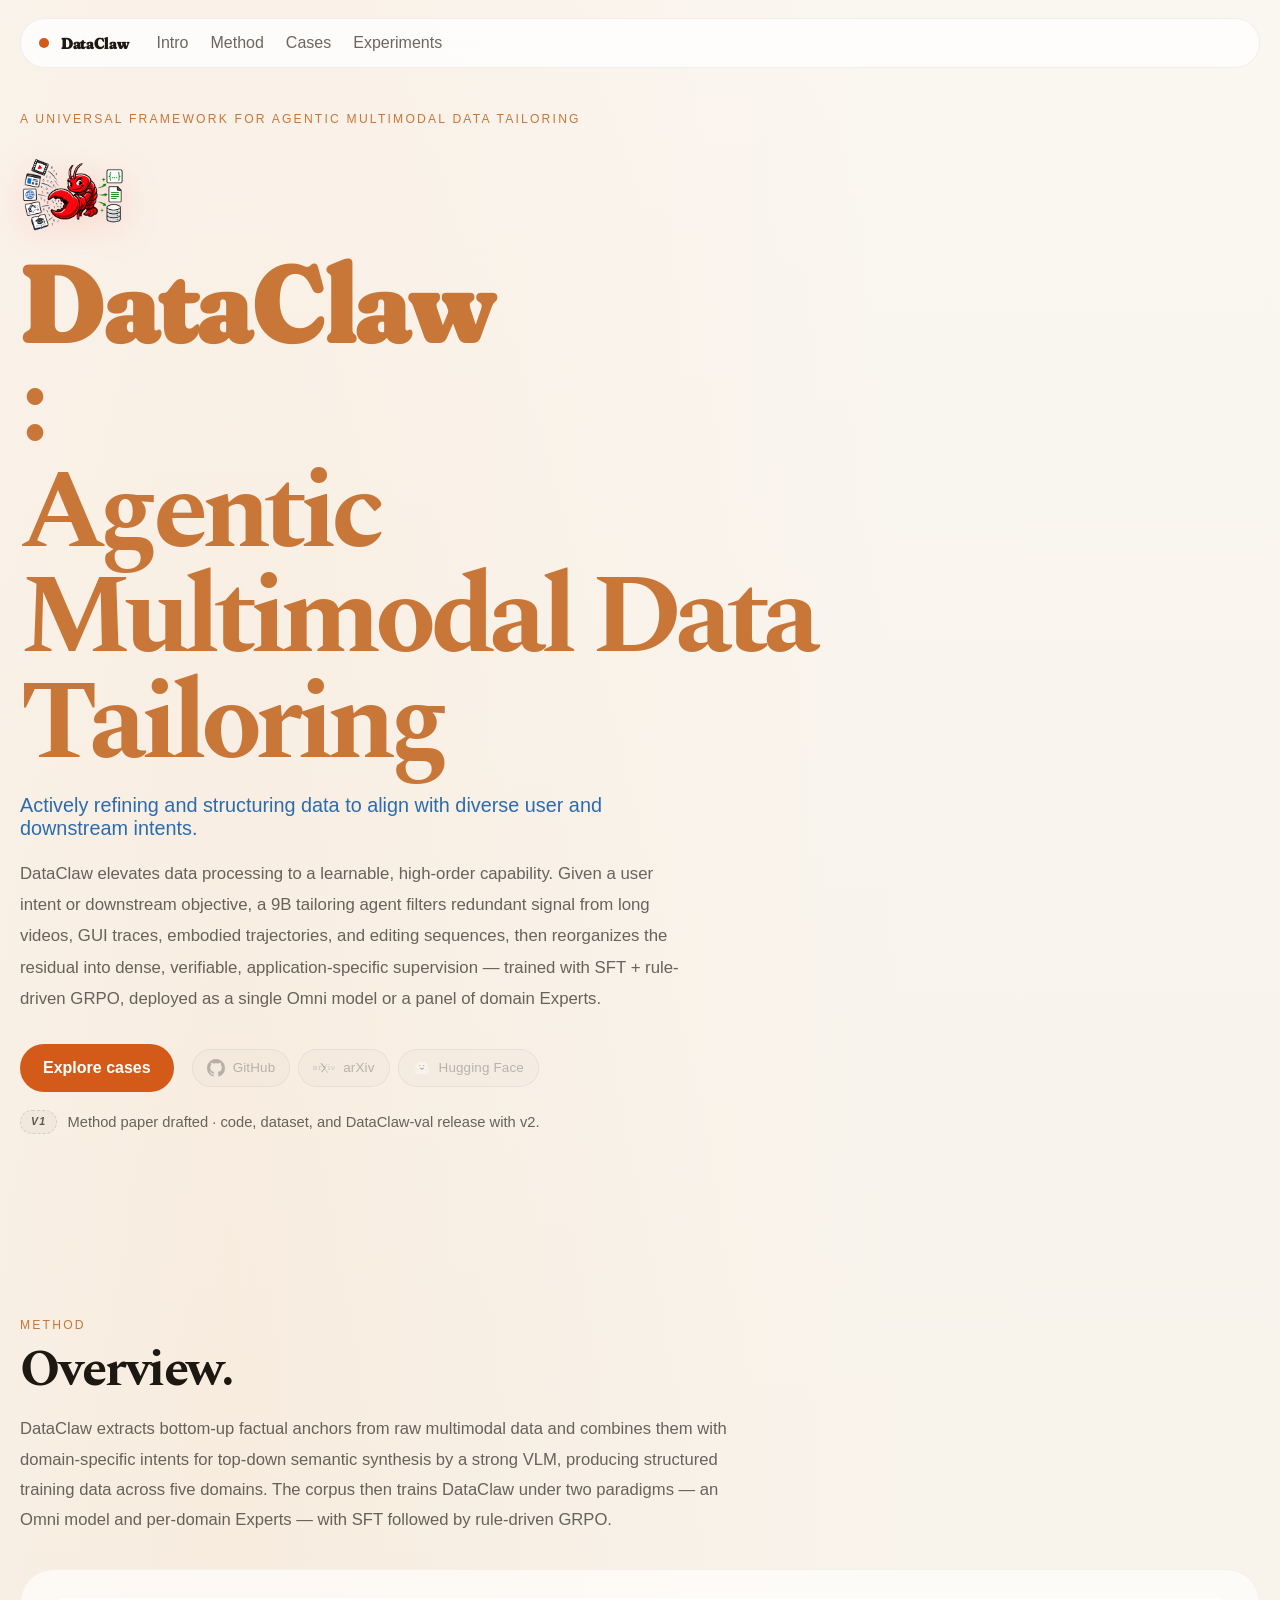
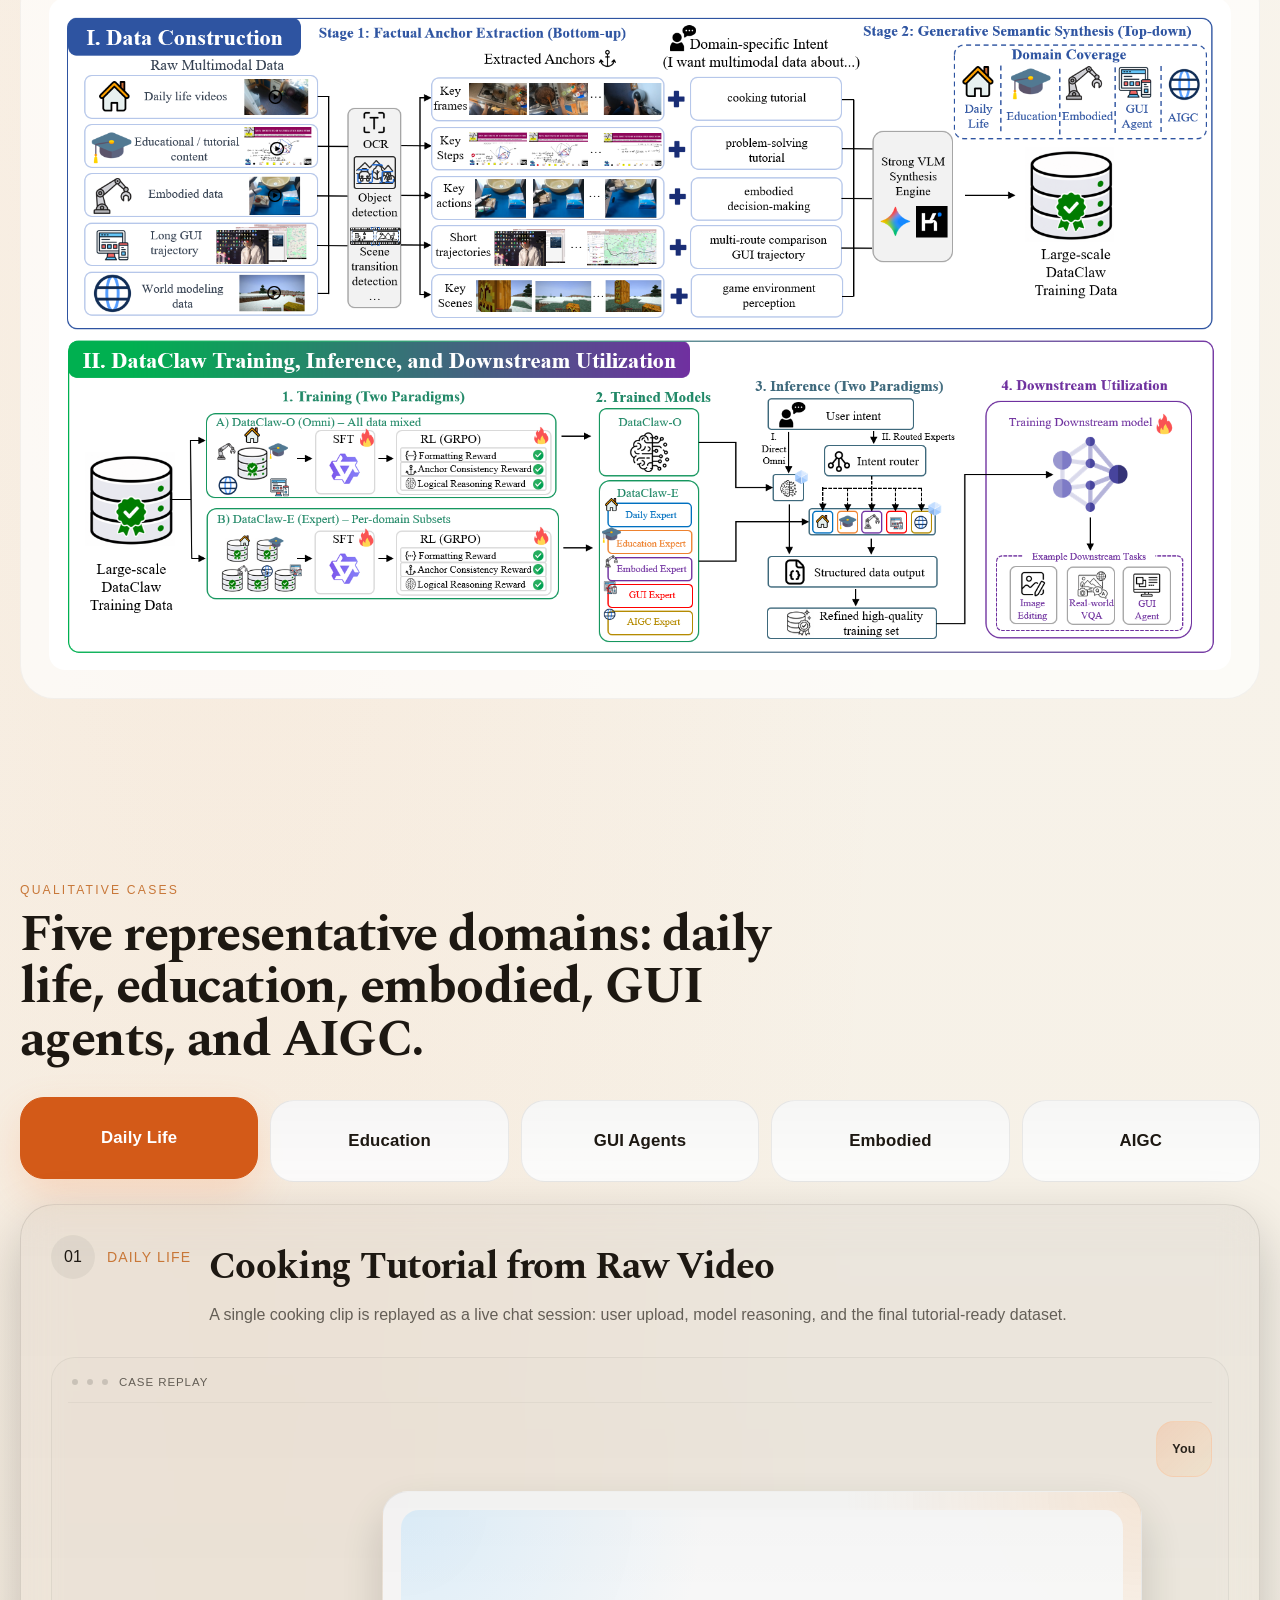
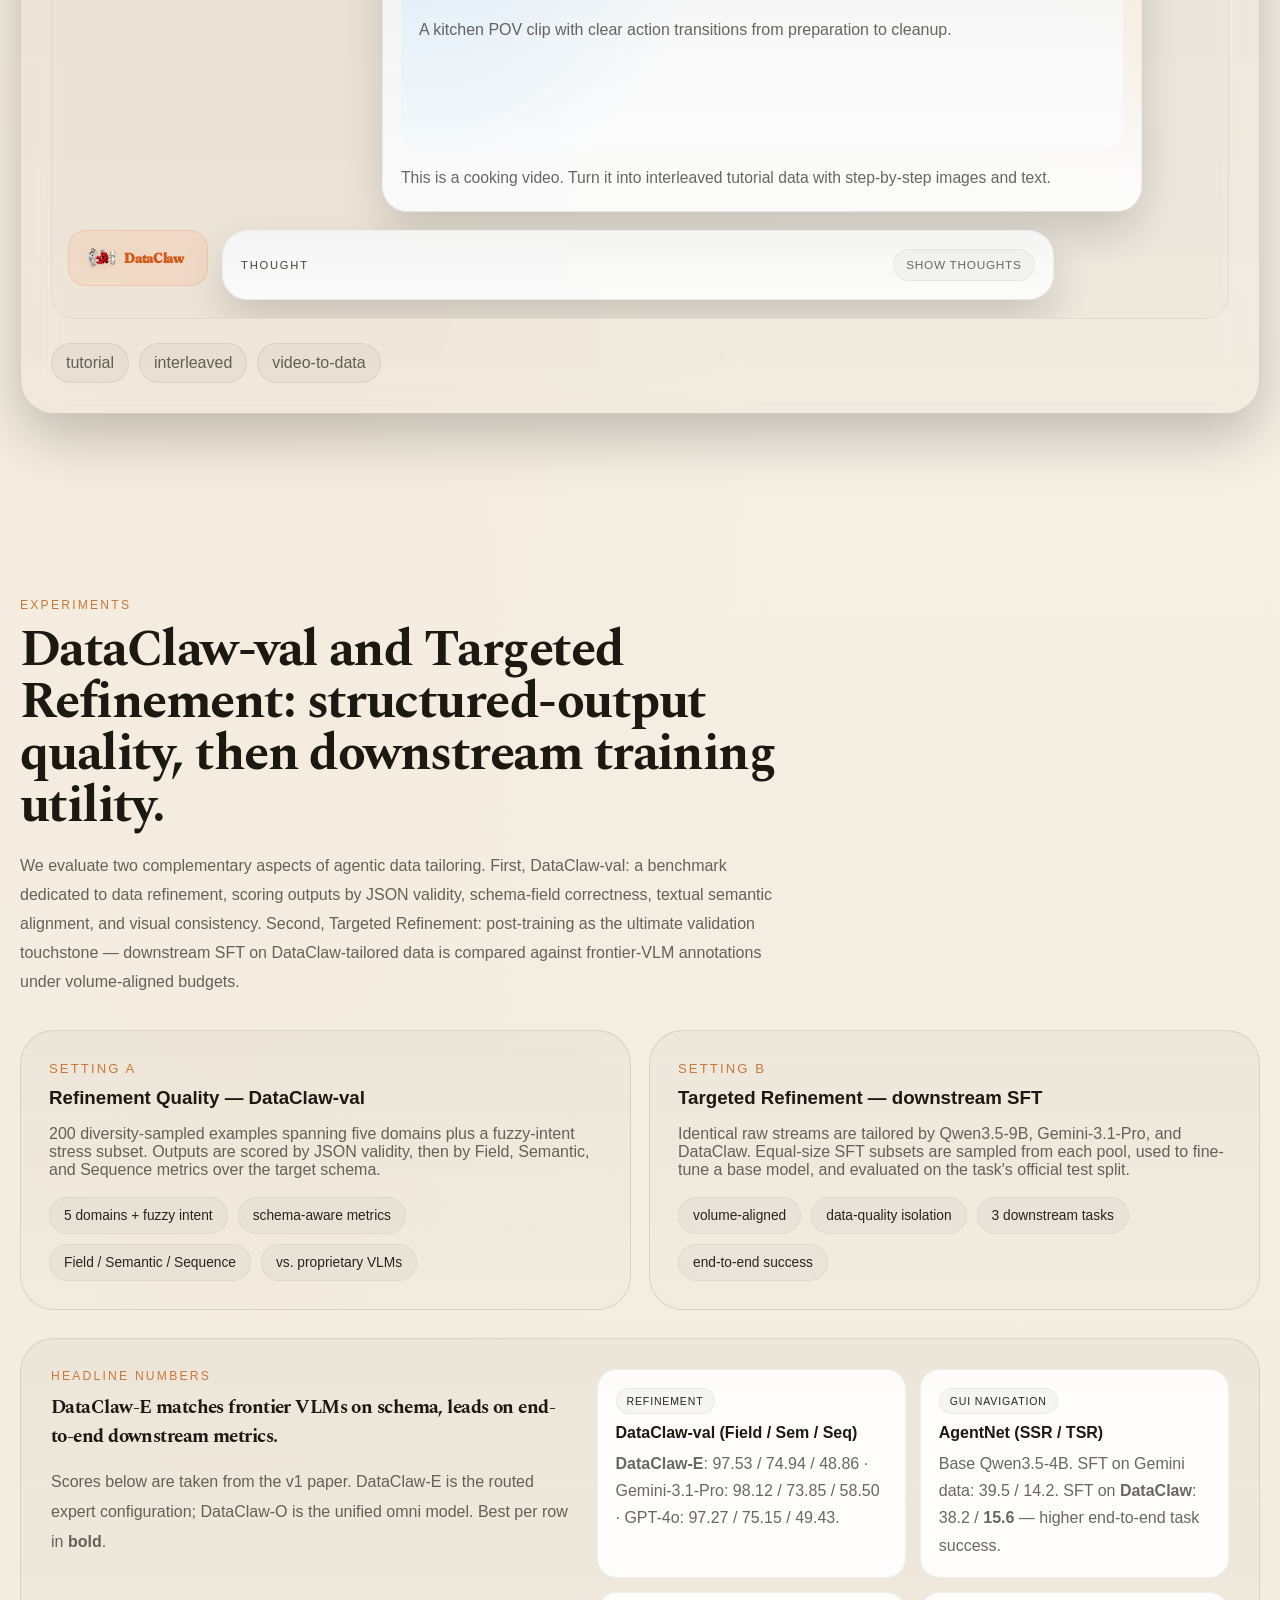
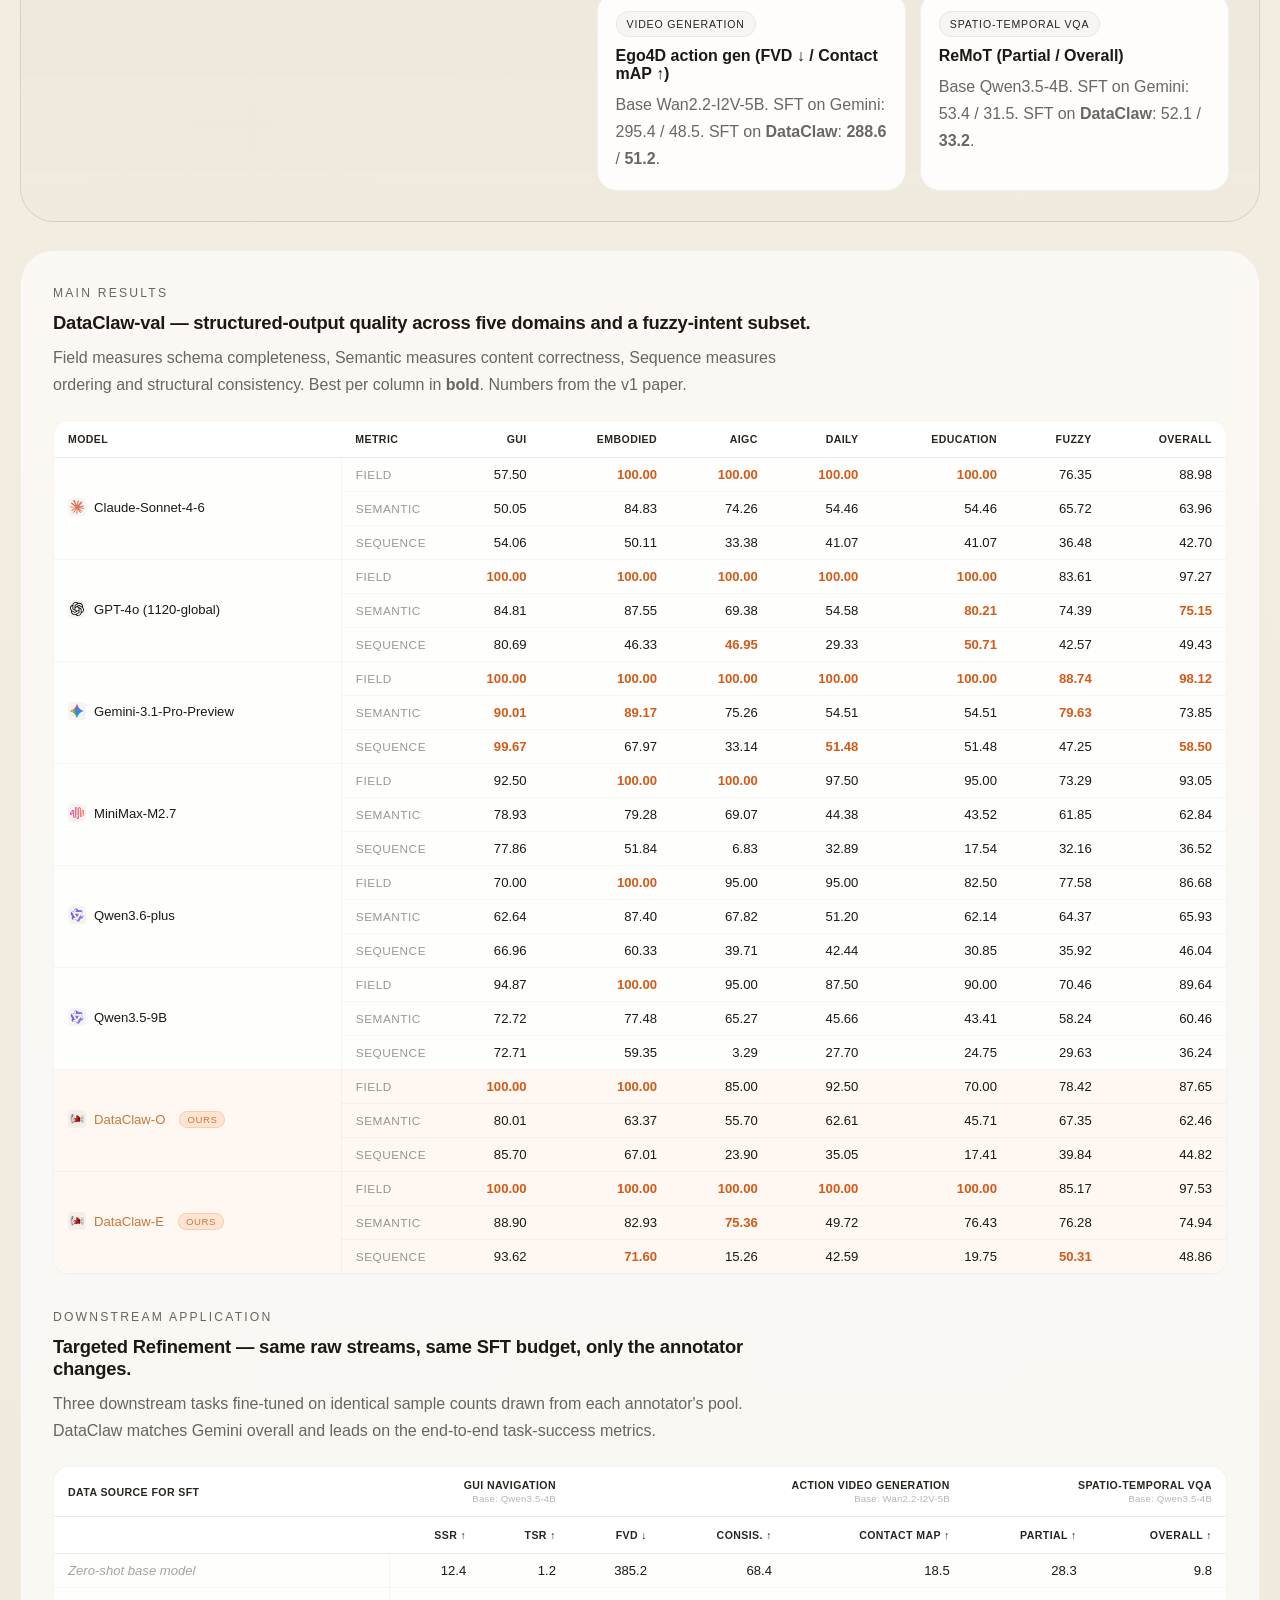
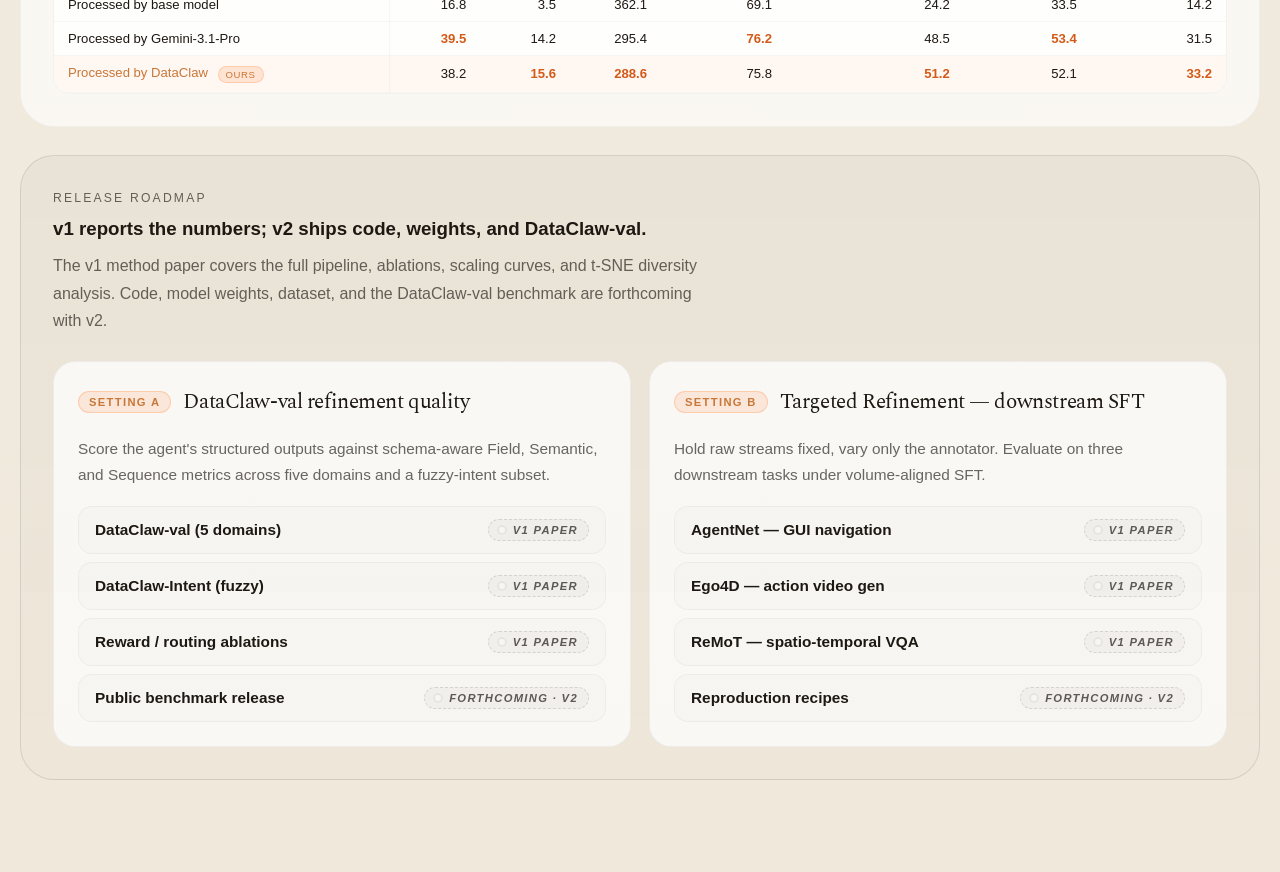
==== commit d5de240f: "Use Fraunces wordmark for DataClaw, add mascot to chat avatar" ====
--- a/index.html
+++ b/index.html
@@ -12,7 +12,7 @@
     <link rel="preconnect" href="https://fonts.gstatic.com" crossorigin />
     <link
       rel="stylesheet"
-      href="https://fonts.googleapis.com/css2?family=Spectral:ital,wght@0,500;0,600;1,400&display=swap"
+      href="https://fonts.googleapis.com/css2?family=Spectral:ital,wght@0,500;0,600;1,400&family=Fraunces:opsz,wght@9..144,500;9..144,700;9..144,900&display=swap"
     />
     <link rel="stylesheet" href="./styles.css?v=lighttheme04" />
   </head>
@@ -20,7 +20,7 @@
     <header class="site-nav">
       <a class="brand" href="#intro">
         <span class="brand-mark"></span>
-        <span class="brand-text">DataClaw</span>
+        <span class="brand-text brand-wordmark">DataClaw</span>
       </a>
       <nav class="nav-links" aria-label="Sections">
         <a href="#intro">Intro</a>
@@ -37,7 +37,7 @@
           <h1 class="hero-title">
             <span class="hero-title-line">
               <img class="hero-title-mascot" src="./assets/mascot.png" alt="" />
-              DataClaw:
+              <span class="brand-wordmark">DataClaw</span>:
             </span>
             <span>Agentic Multimodal Data Tailoring</span>
           </h1>
@@ -193,7 +193,10 @@
                 </article>
 
                 <article class="chat-message chat-message-assistant" data-chat-step="2">
-                  <div class="chat-avatar chat-avatar-ai">DataClaw</div>
+                  <div class="chat-avatar chat-avatar-ai">
+                    <img class="chat-avatar-mascot" src="./assets/mascot.png" alt="" />
+                    <span class="brand-wordmark">DataClaw</span>
+                  </div>
                   <div class="chat-bubble chat-bubble-assistant">
                     <div class="case-thought-head">
                       <p class="chat-bubble-kicker">THOUGHT</p>
@@ -220,7 +223,10 @@
                 </article>
 
                 <article class="chat-message chat-message-assistant chat-message-output" data-chat-step="3">
-                  <div class="chat-avatar chat-avatar-ai">DataClaw</div>
+                  <div class="chat-avatar chat-avatar-ai">
+                    <img class="chat-avatar-mascot" src="./assets/mascot.png" alt="" />
+                    <span class="brand-wordmark">DataClaw</span>
+                  </div>
                   <div class="chat-bubble chat-bubble-assistant chat-bubble-output">
                     <div class="chat-sample-card" id="case-output-card">
                       <div class="case-output-field" id="case-output-task-field">
--- a/styles.css
+++ b/styles.css
@@ -1321,10 +1321,31 @@
 }
 
 .chat-avatar-ai {
-  min-width: 98px;
+  min-width: 140px;
+  padding: 0 14px 0 10px;
+  gap: 8px;
   background: rgba(255, 143, 76, 0.12);
   border: 1px solid rgba(255, 143, 76, 0.28);
-  color: var(--accent-soft);
+  color: var(--accent);
+  font-size: 0.92rem;
+}
+
+.chat-avatar-mascot {
+  width: 28px;
+  height: 28px;
+  object-fit: contain;
+  display: block;
+  flex: 0 0 auto;
+  filter: drop-shadow(0 2px 6px rgba(211, 90, 24, 0.18));
+}
+
+.brand-wordmark {
+  font-family: "Fraunces", "Spectral", "Iowan Old Style", "Palatino Linotype",
+    Georgia, serif;
+  font-weight: 900;
+  font-variation-settings: "opsz" 144, "SOFT" 100;
+  letter-spacing: -0.02em;
+  font-feature-settings: "ss01" 1, "ss02" 1;
 }
 
 .chat-bubble {
@@ -2784,7 +2805,13 @@
   }
 
   .chat-avatar-ai {
-    min-width: 86px;
+    min-width: 118px;
+    font-size: 0.78rem;
+  }
+
+  .chat-avatar-mascot {
+    width: 22px;
+    height: 22px;
   }
 
   .chat-bubble {
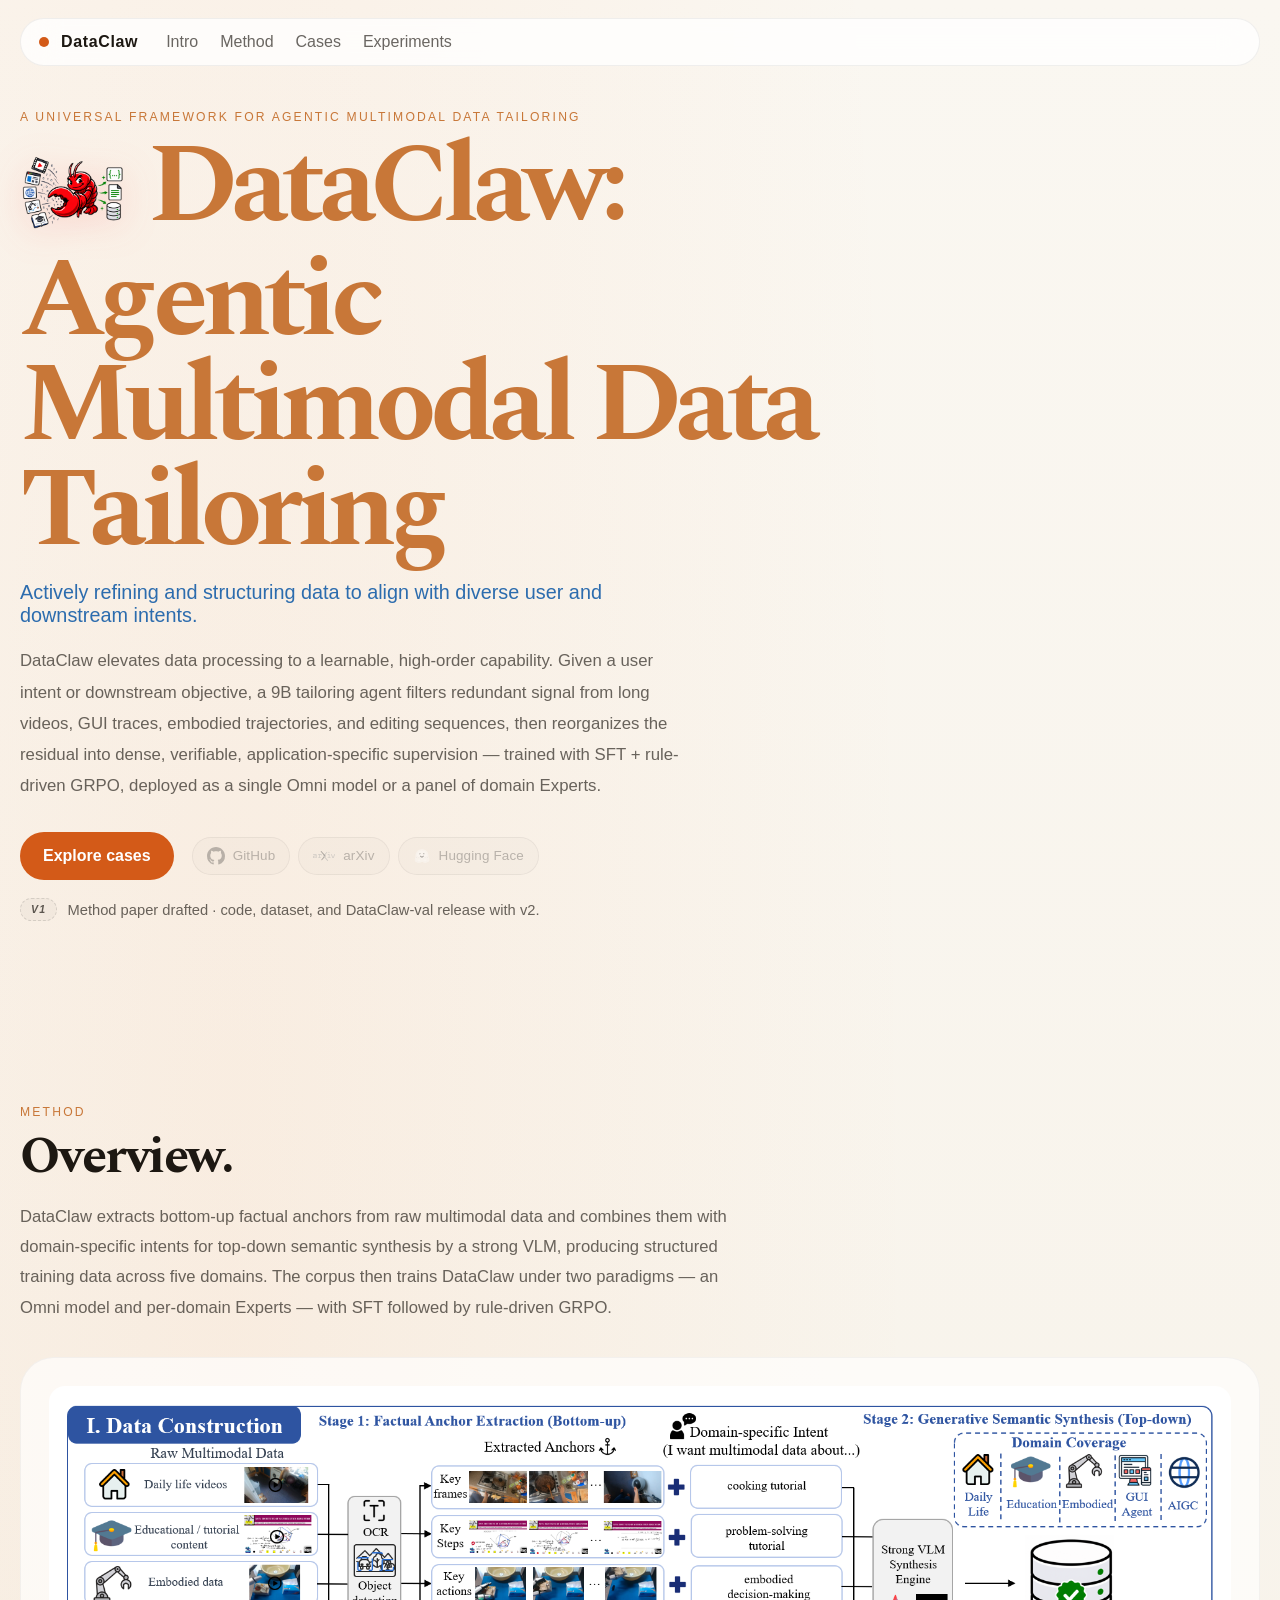
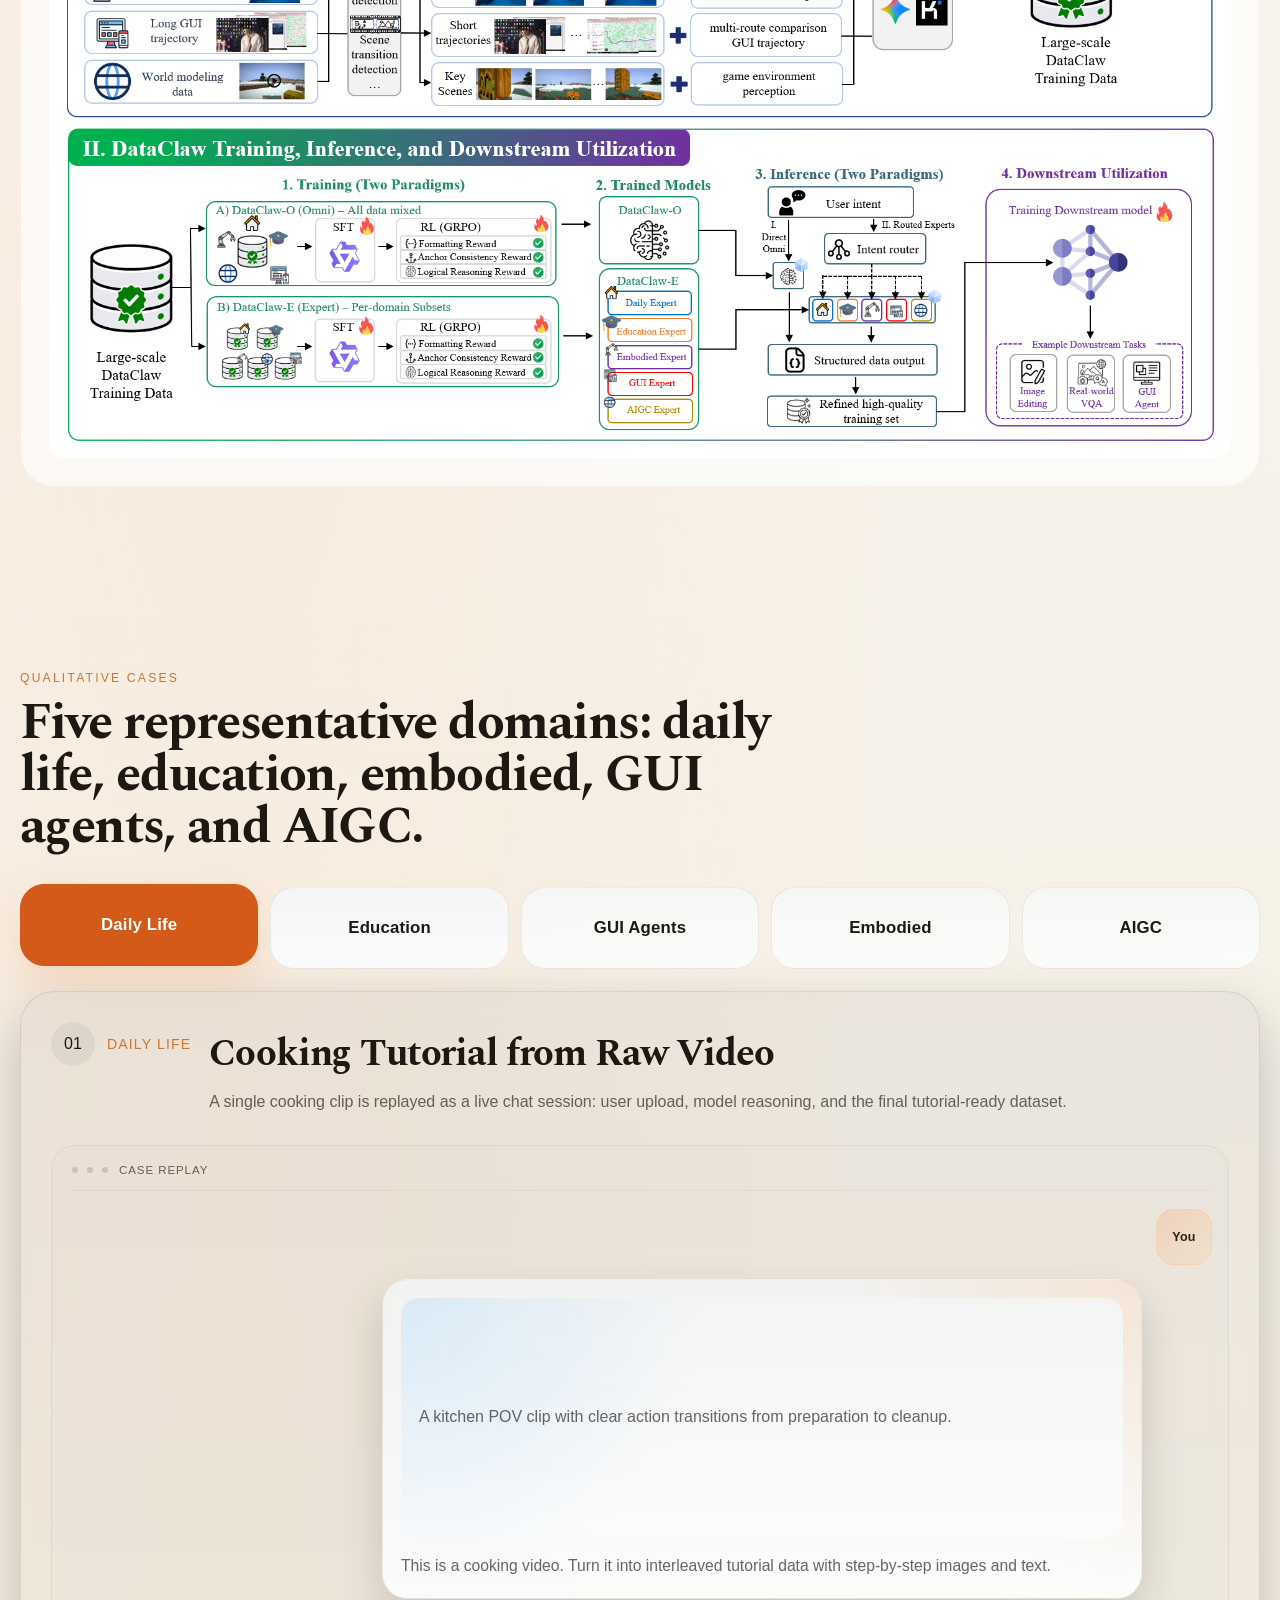
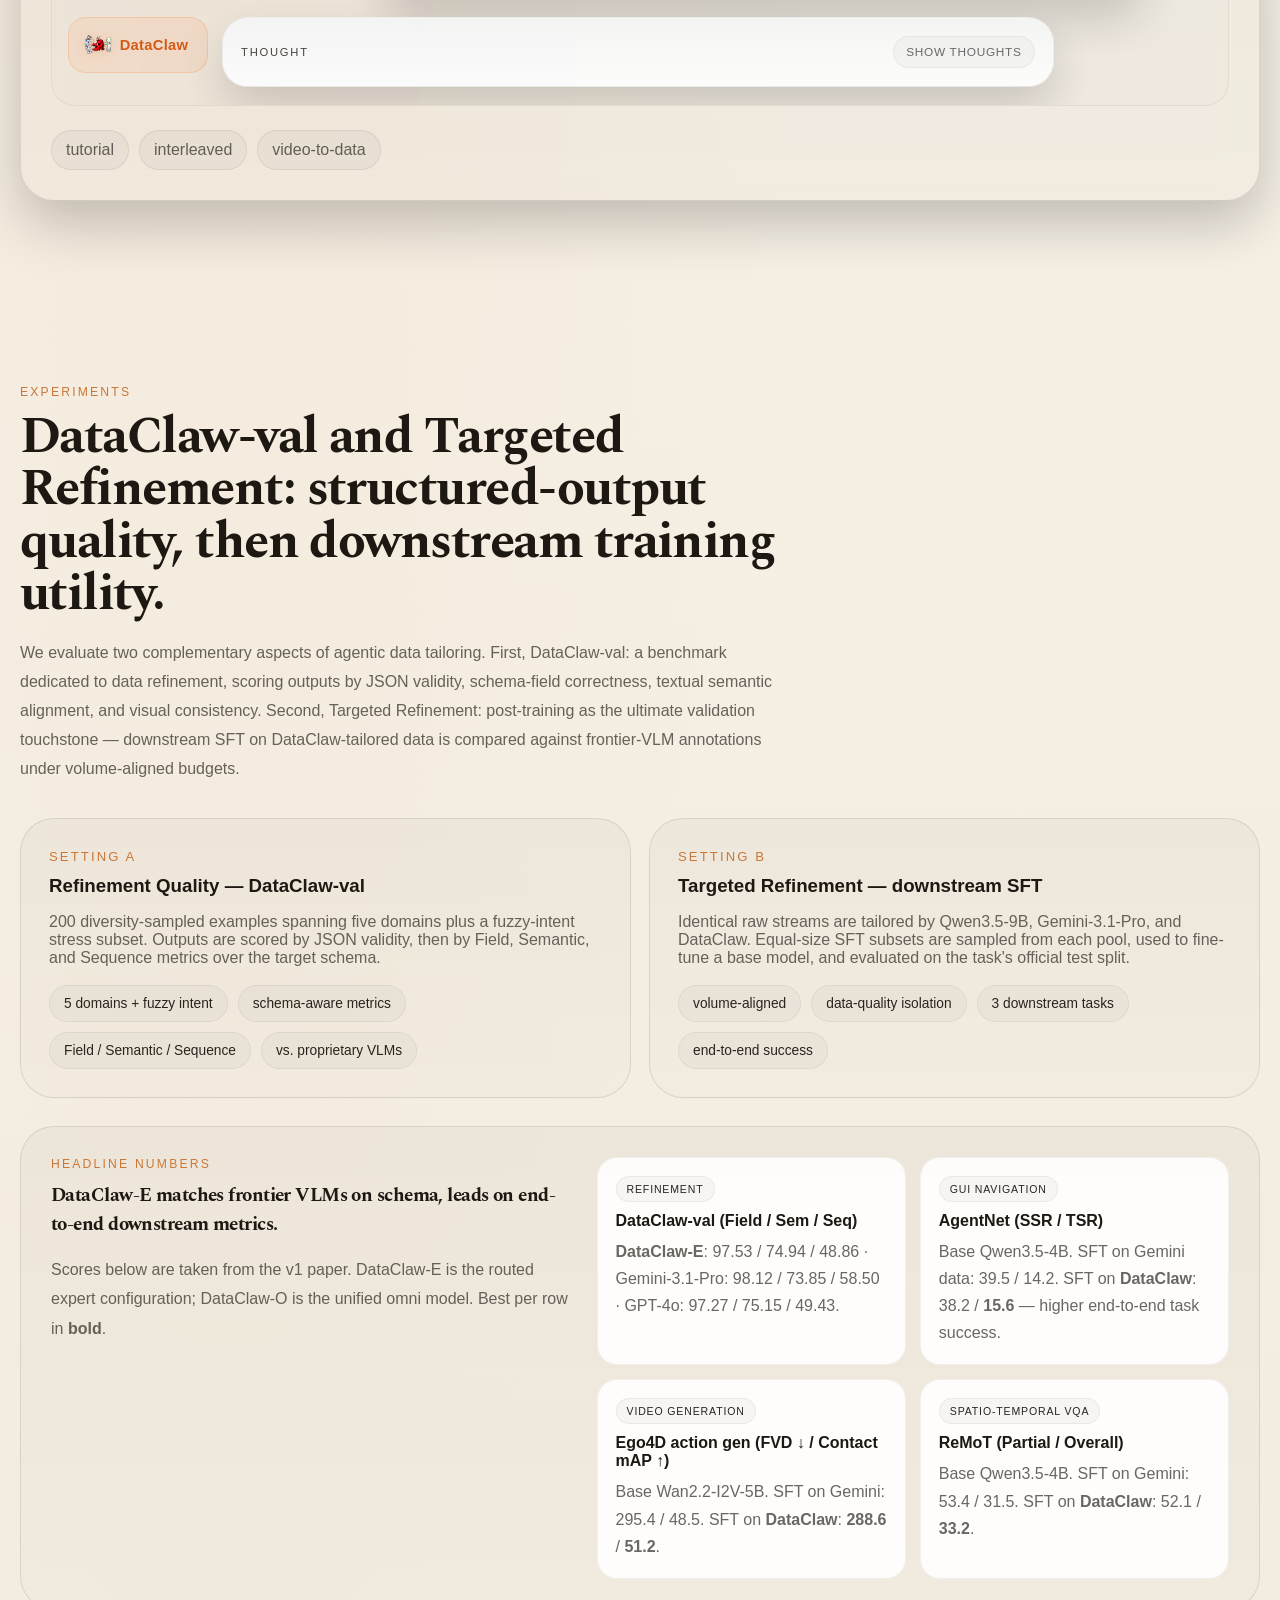
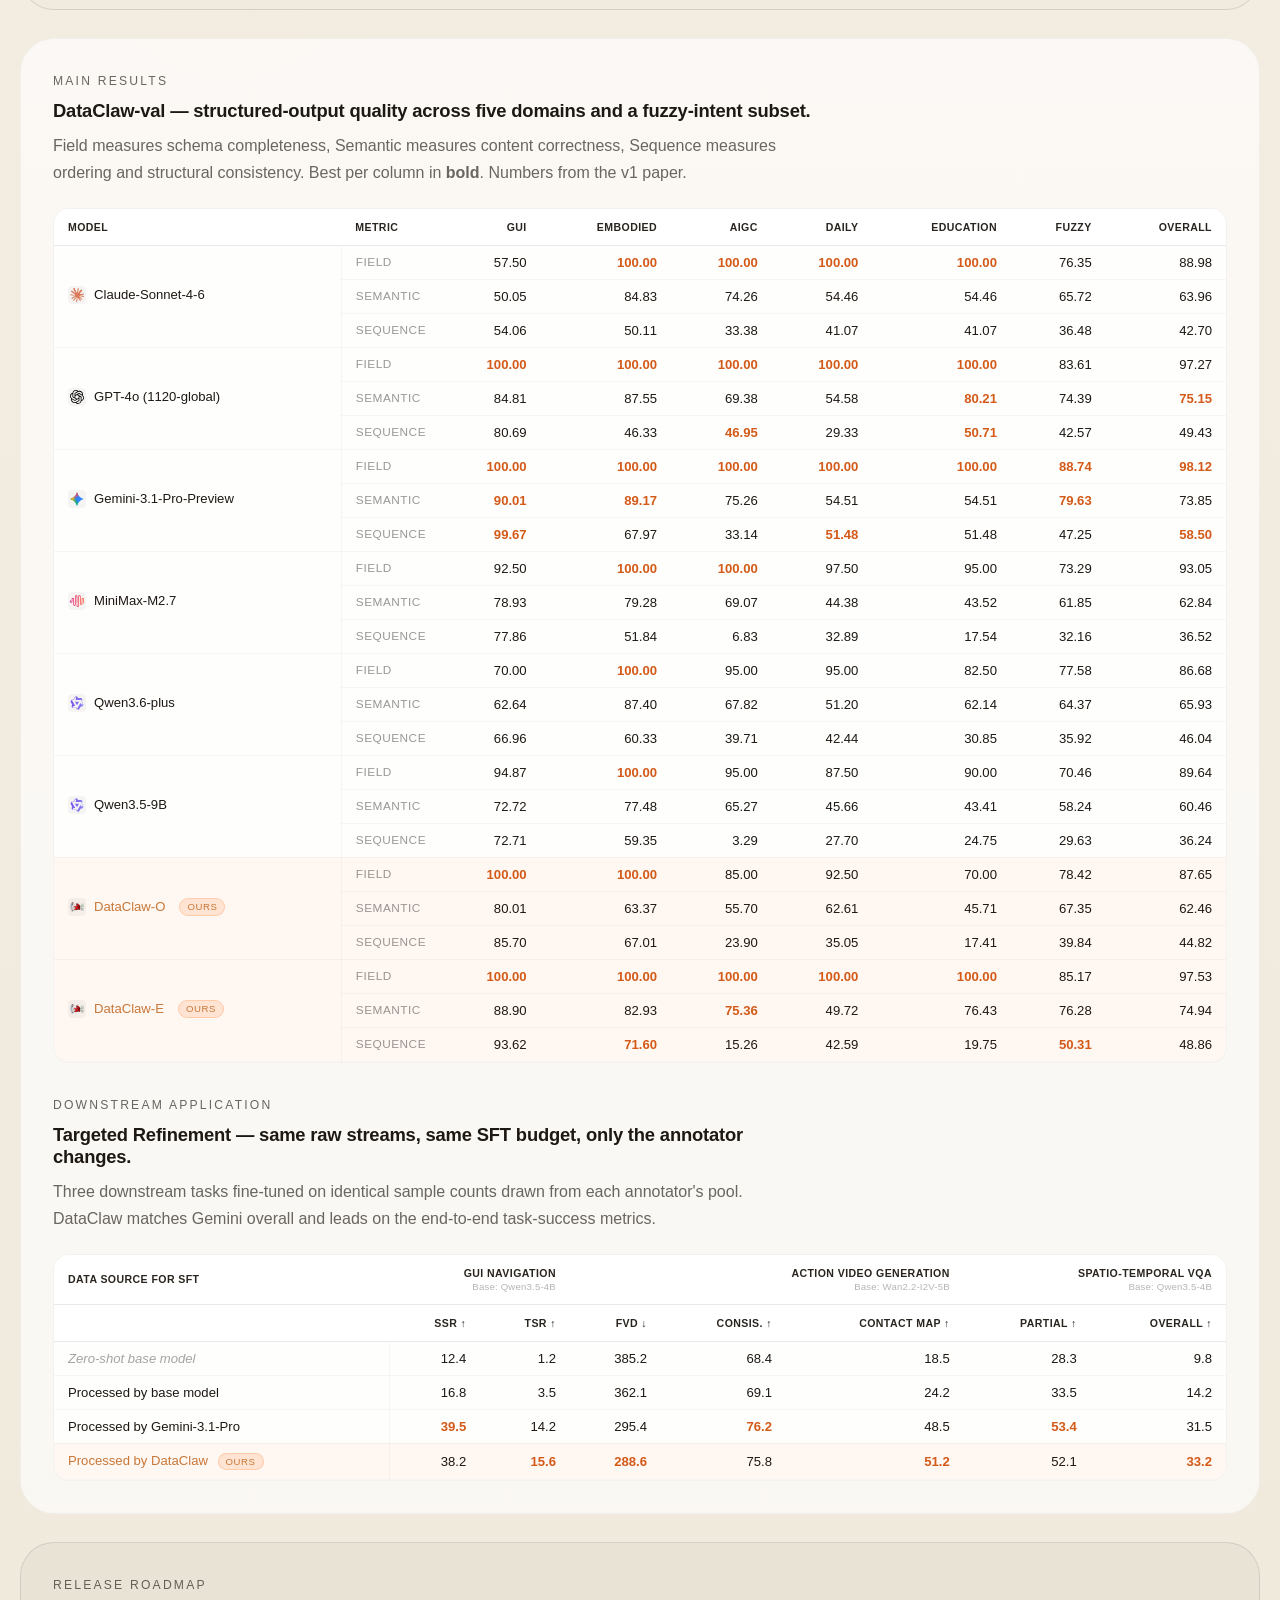
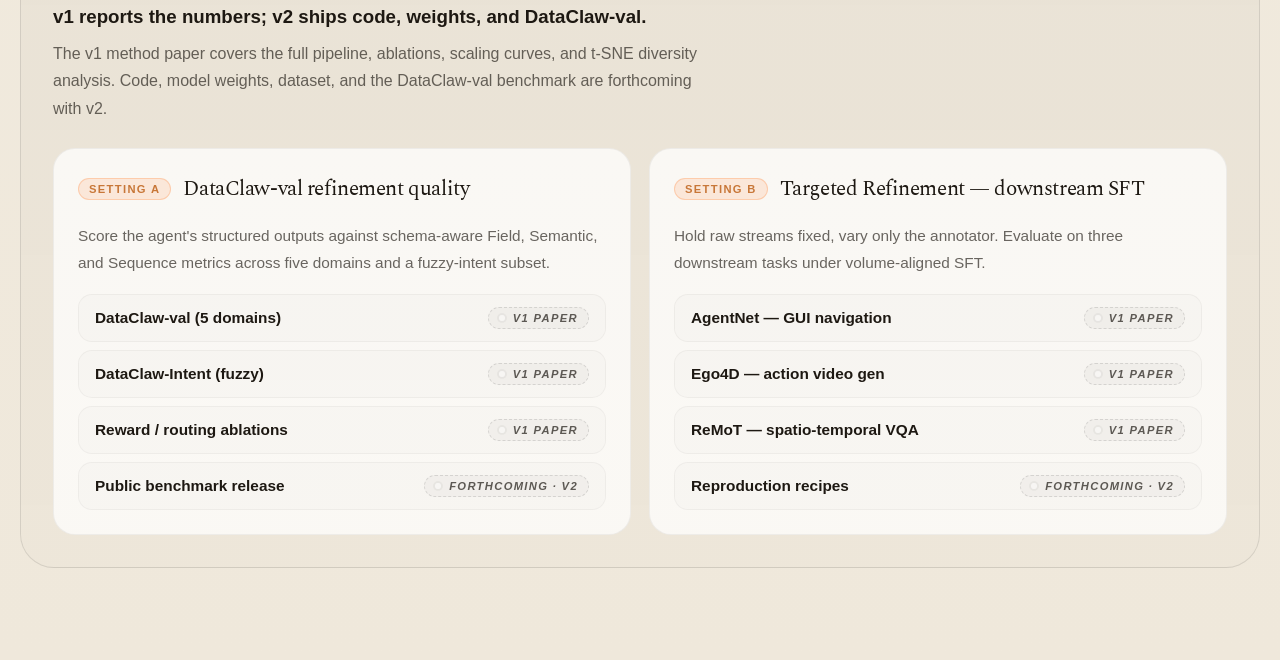
==== commit 19f07994: "Revert DataClaw wordmark to default font, keep chat mascot icon" ====
--- a/index.html
+++ b/index.html
@@ -12,7 +12,7 @@
     <link rel="preconnect" href="https://fonts.gstatic.com" crossorigin />
     <link
       rel="stylesheet"
-      href="https://fonts.googleapis.com/css2?family=Spectral:ital,wght@0,500;0,600;1,400&family=Fraunces:opsz,wght@9..144,500;9..144,700;9..144,900&display=swap"
+      href="https://fonts.googleapis.com/css2?family=Spectral:ital,wght@0,500;0,600;1,400&display=swap"
     />
     <link rel="stylesheet" href="./styles.css?v=lighttheme04" />
   </head>
@@ -20,7 +20,7 @@
     <header class="site-nav">
       <a class="brand" href="#intro">
         <span class="brand-mark"></span>
-        <span class="brand-text brand-wordmark">DataClaw</span>
+        <span class="brand-text">DataClaw</span>
       </a>
       <nav class="nav-links" aria-label="Sections">
         <a href="#intro">Intro</a>
@@ -37,7 +37,7 @@
           <h1 class="hero-title">
             <span class="hero-title-line">
               <img class="hero-title-mascot" src="./assets/mascot.png" alt="" />
-              <span class="brand-wordmark">DataClaw</span>:
+              DataClaw:
             </span>
             <span>Agentic Multimodal Data Tailoring</span>
           </h1>
@@ -195,7 +195,7 @@
                 <article class="chat-message chat-message-assistant" data-chat-step="2">
                   <div class="chat-avatar chat-avatar-ai">
                     <img class="chat-avatar-mascot" src="./assets/mascot.png" alt="" />
-                    <span class="brand-wordmark">DataClaw</span>
+                    <span>DataClaw</span>
                   </div>
                   <div class="chat-bubble chat-bubble-assistant">
                     <div class="case-thought-head">
@@ -225,7 +225,7 @@
                 <article class="chat-message chat-message-assistant chat-message-output" data-chat-step="3">
                   <div class="chat-avatar chat-avatar-ai">
                     <img class="chat-avatar-mascot" src="./assets/mascot.png" alt="" />
-                    <span class="brand-wordmark">DataClaw</span>
+                    <span>DataClaw</span>
                   </div>
                   <div class="chat-bubble chat-bubble-assistant chat-bubble-output">
                     <div class="chat-sample-card" id="case-output-card">
--- a/styles.css
+++ b/styles.css
@@ -1339,14 +1339,6 @@
   filter: drop-shadow(0 2px 6px rgba(211, 90, 24, 0.18));
 }
 
-.brand-wordmark {
-  font-family: "Fraunces", "Spectral", "Iowan Old Style", "Palatino Linotype",
-    Georgia, serif;
-  font-weight: 900;
-  font-variation-settings: "opsz" 144, "SOFT" 100;
-  letter-spacing: -0.02em;
-  font-feature-settings: "ss01" 1, "ss02" 1;
-}
 
 .chat-bubble {
   width: 100%;
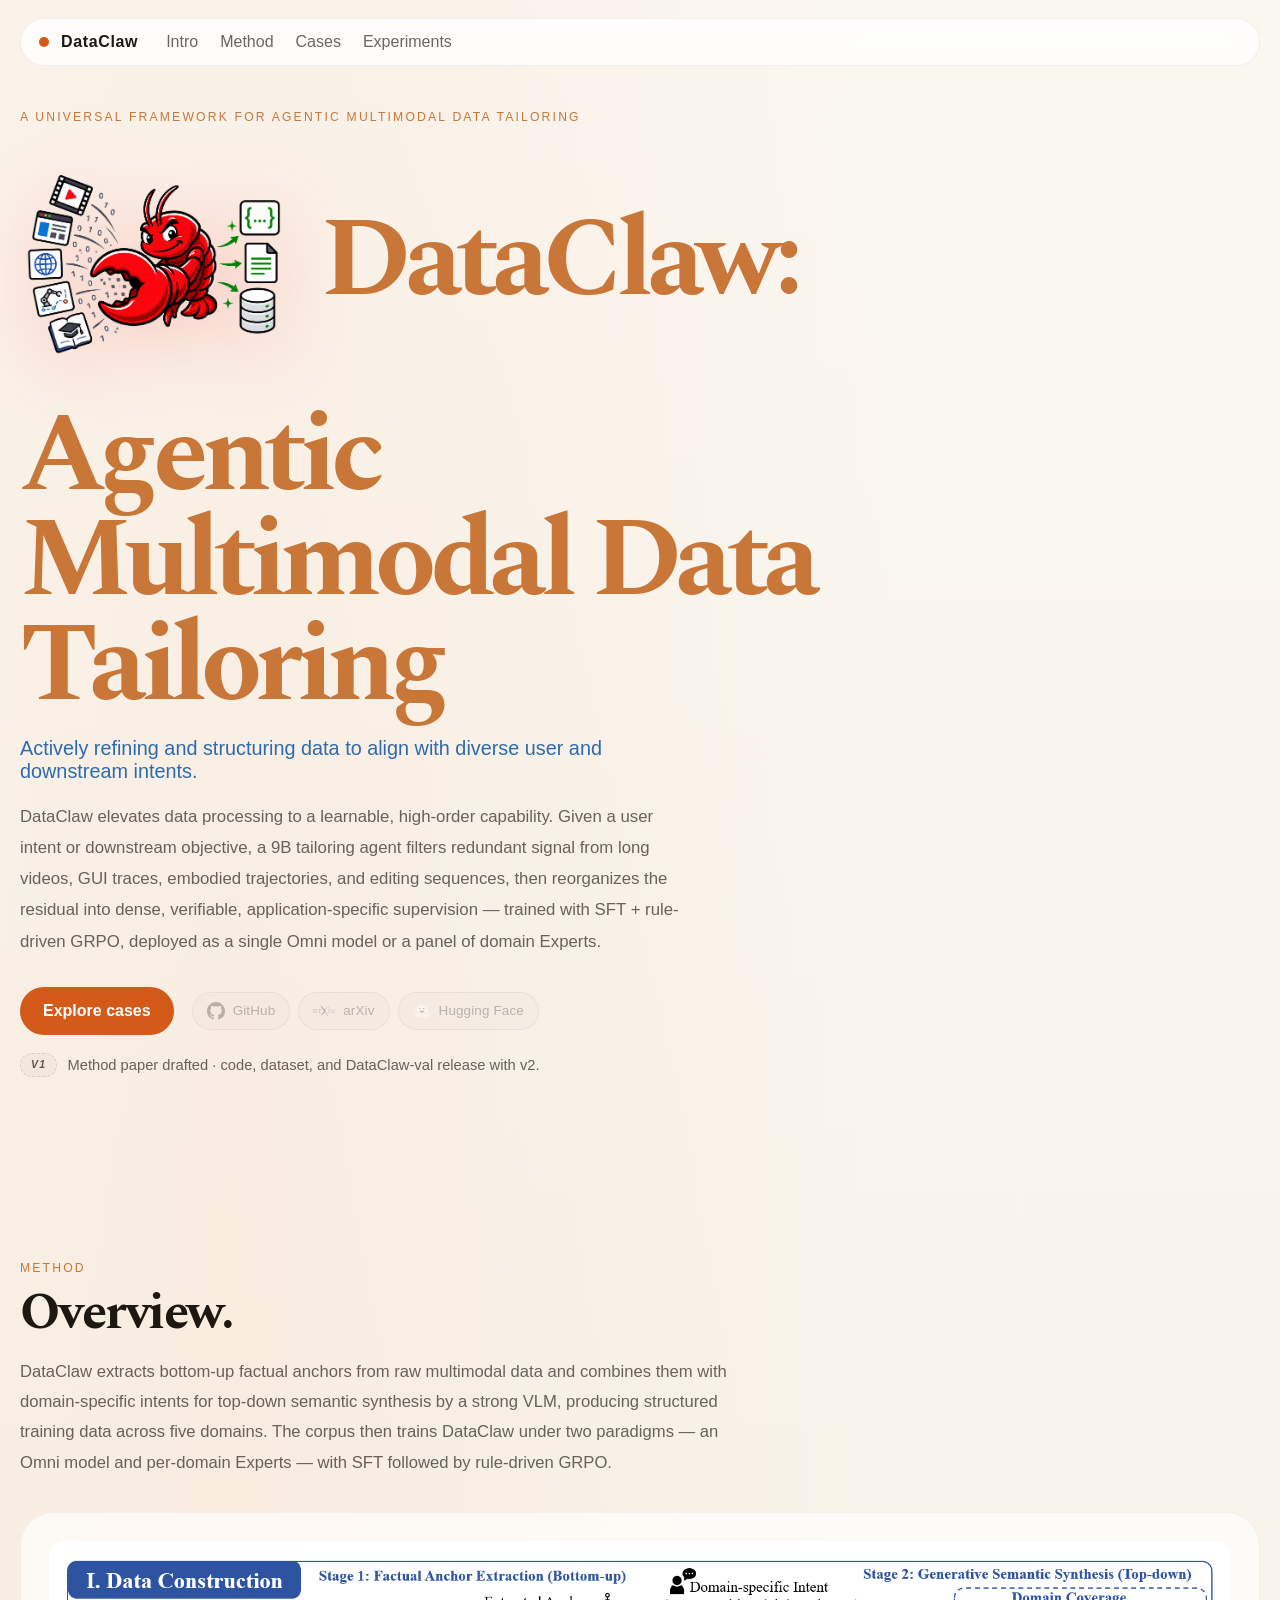
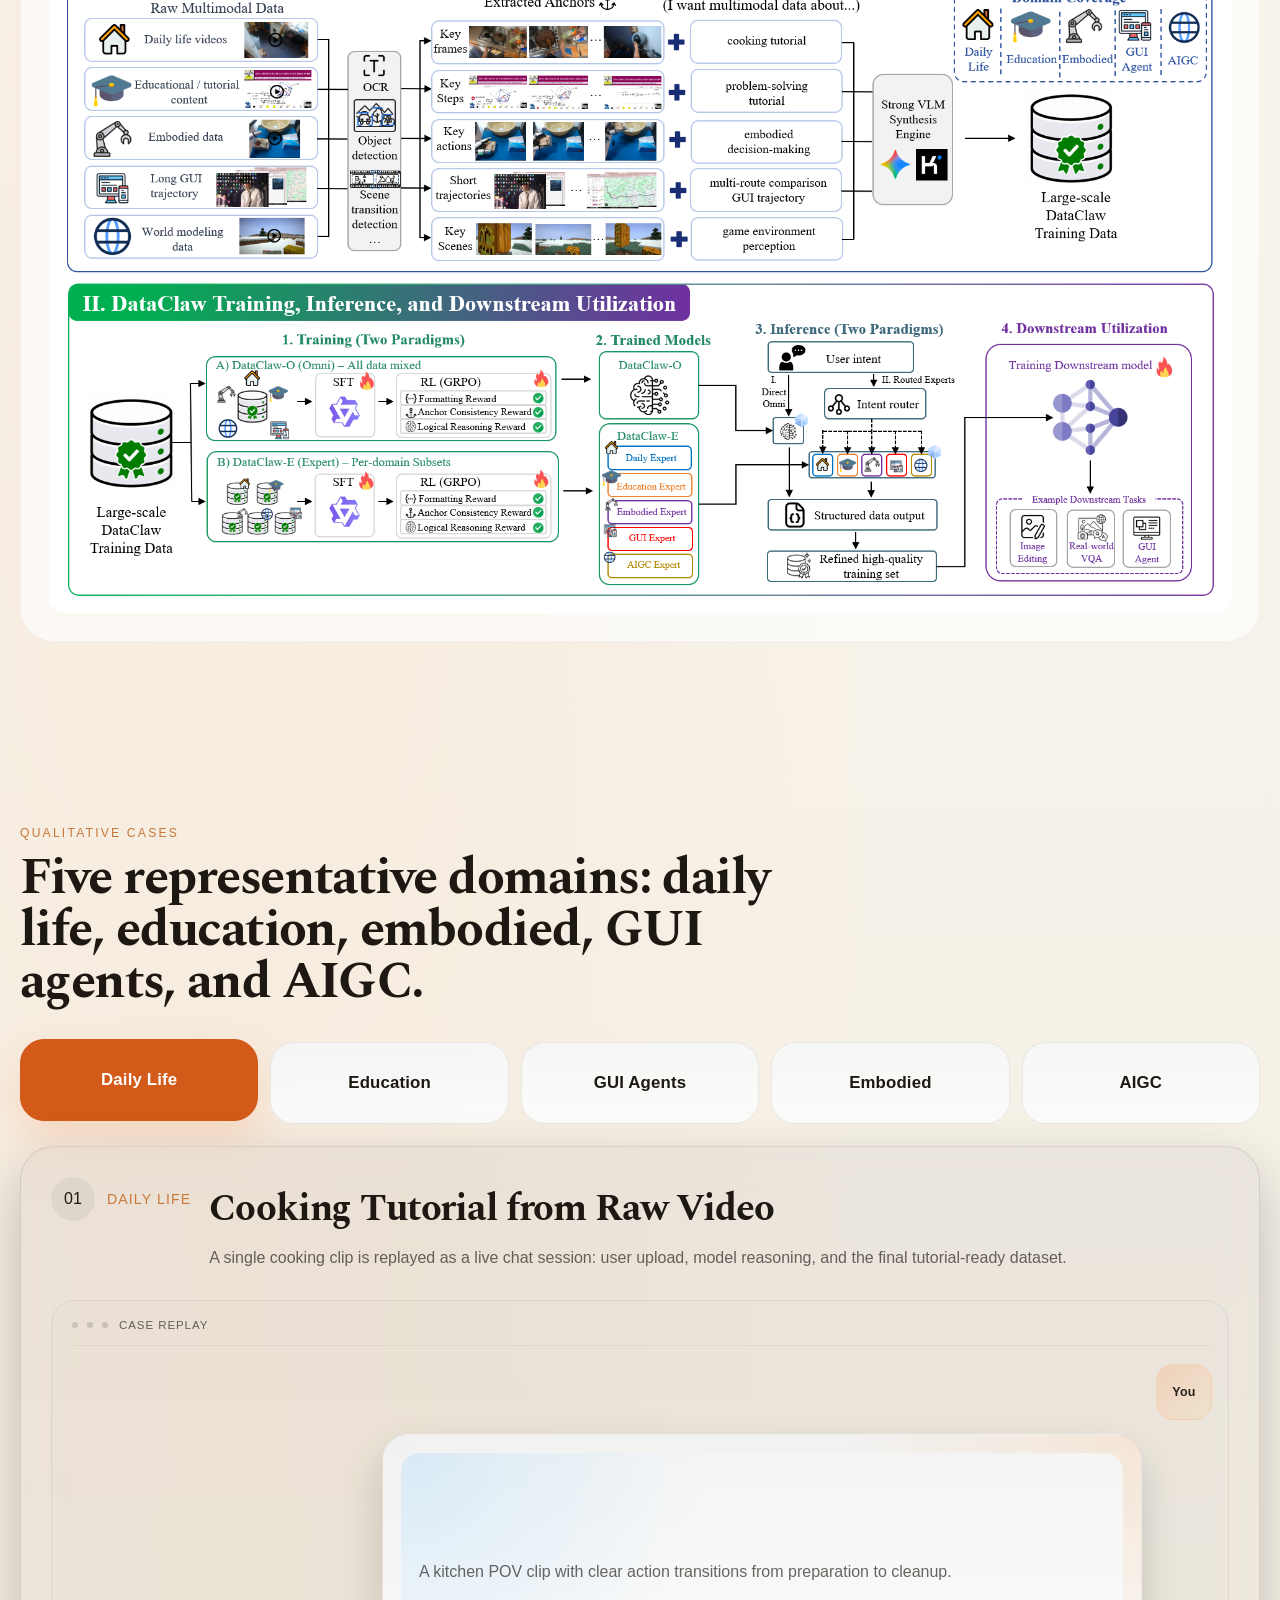
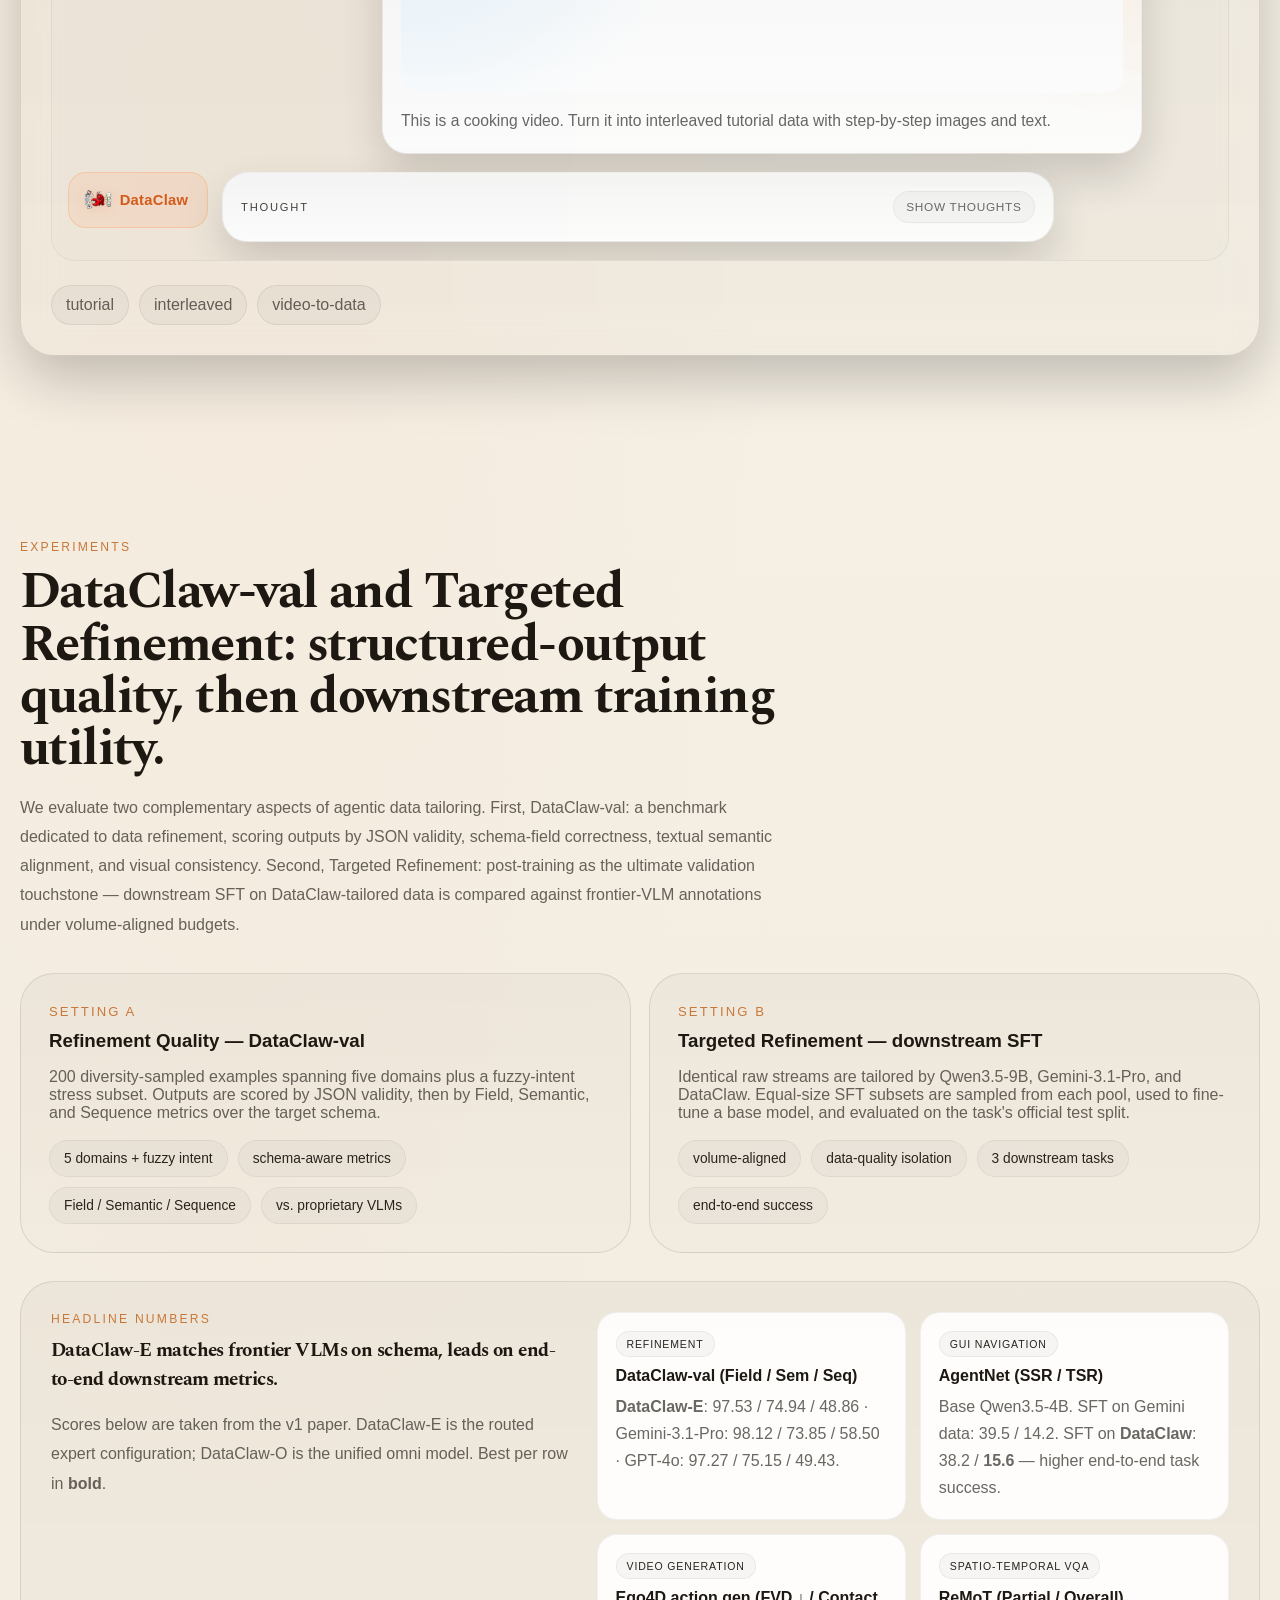
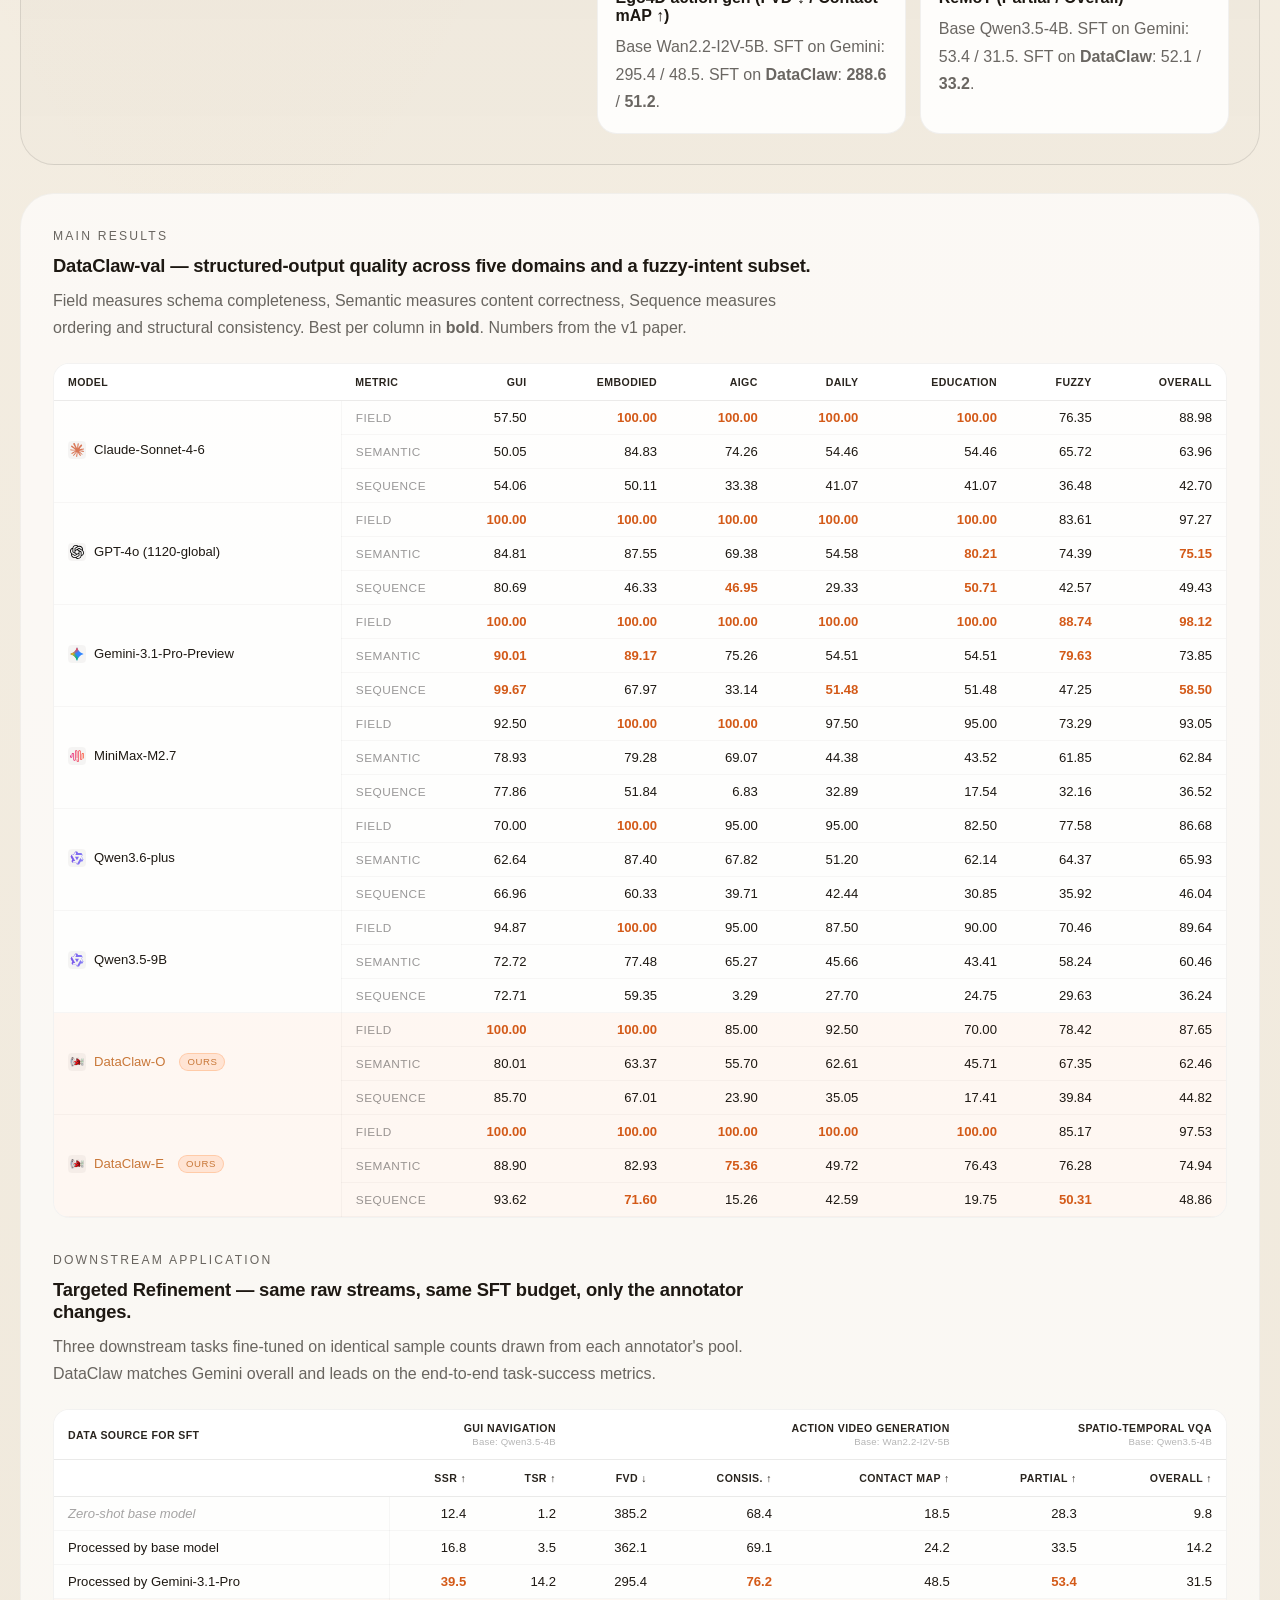
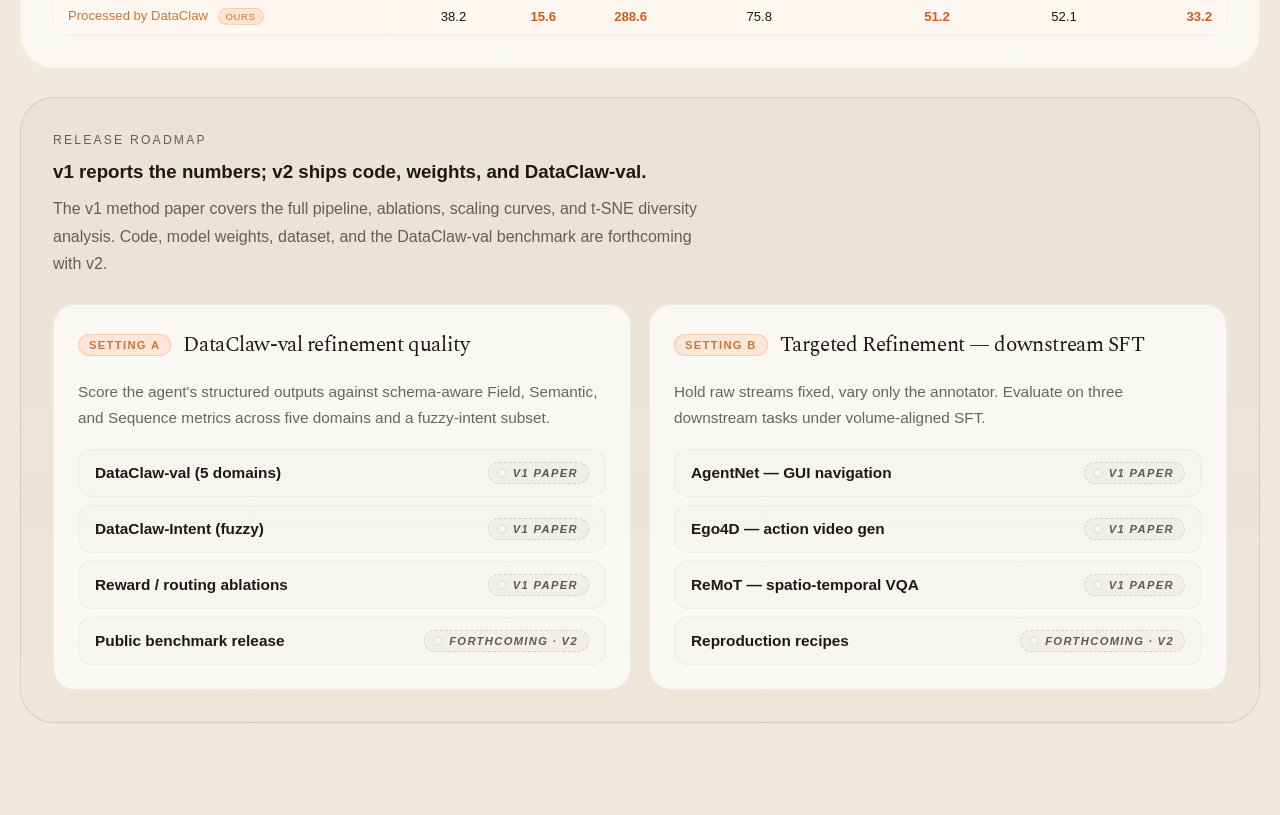
==== commit 881926bb: "Bump CSS/JS cache buster to force browser refresh" ====
--- a/index.html
+++ b/index.html
@@ -14,7 +14,7 @@
       rel="stylesheet"
       href="https://fonts.googleapis.com/css2?family=Spectral:ital,wght@0,500;0,600;1,400&display=swap"
     />
-    <link rel="stylesheet" href="./styles.css?v=lighttheme04" />
+    <link rel="stylesheet" href="./styles.css?v=mascot07" />
   </head>
   <body>
     <header class="site-nav">
@@ -578,6 +578,6 @@
 
     </main>
 
-    <script src="./app.js?v=lighttheme04"></script>
+    <script src="./app.js?v=mascot07"></script>
   </body>
 </html>
--- a/styles.css
+++ b/styles.css
@@ -201,13 +201,14 @@
 }
 
 .hero-title-mascot {
-  width: 0.95em;
-  height: 0.95em;
+  width: 2.4em;
+  height: 2.4em;
   object-fit: contain;
   display: inline-block;
   vertical-align: middle;
   flex-shrink: 0;
-  filter: drop-shadow(0 6px 18px rgba(255, 60, 60, 0.18));
+  margin-right: 0.1em;
+  filter: drop-shadow(0 14px 36px rgba(255, 60, 60, 0.22));
 }
 
 .hero-title span {
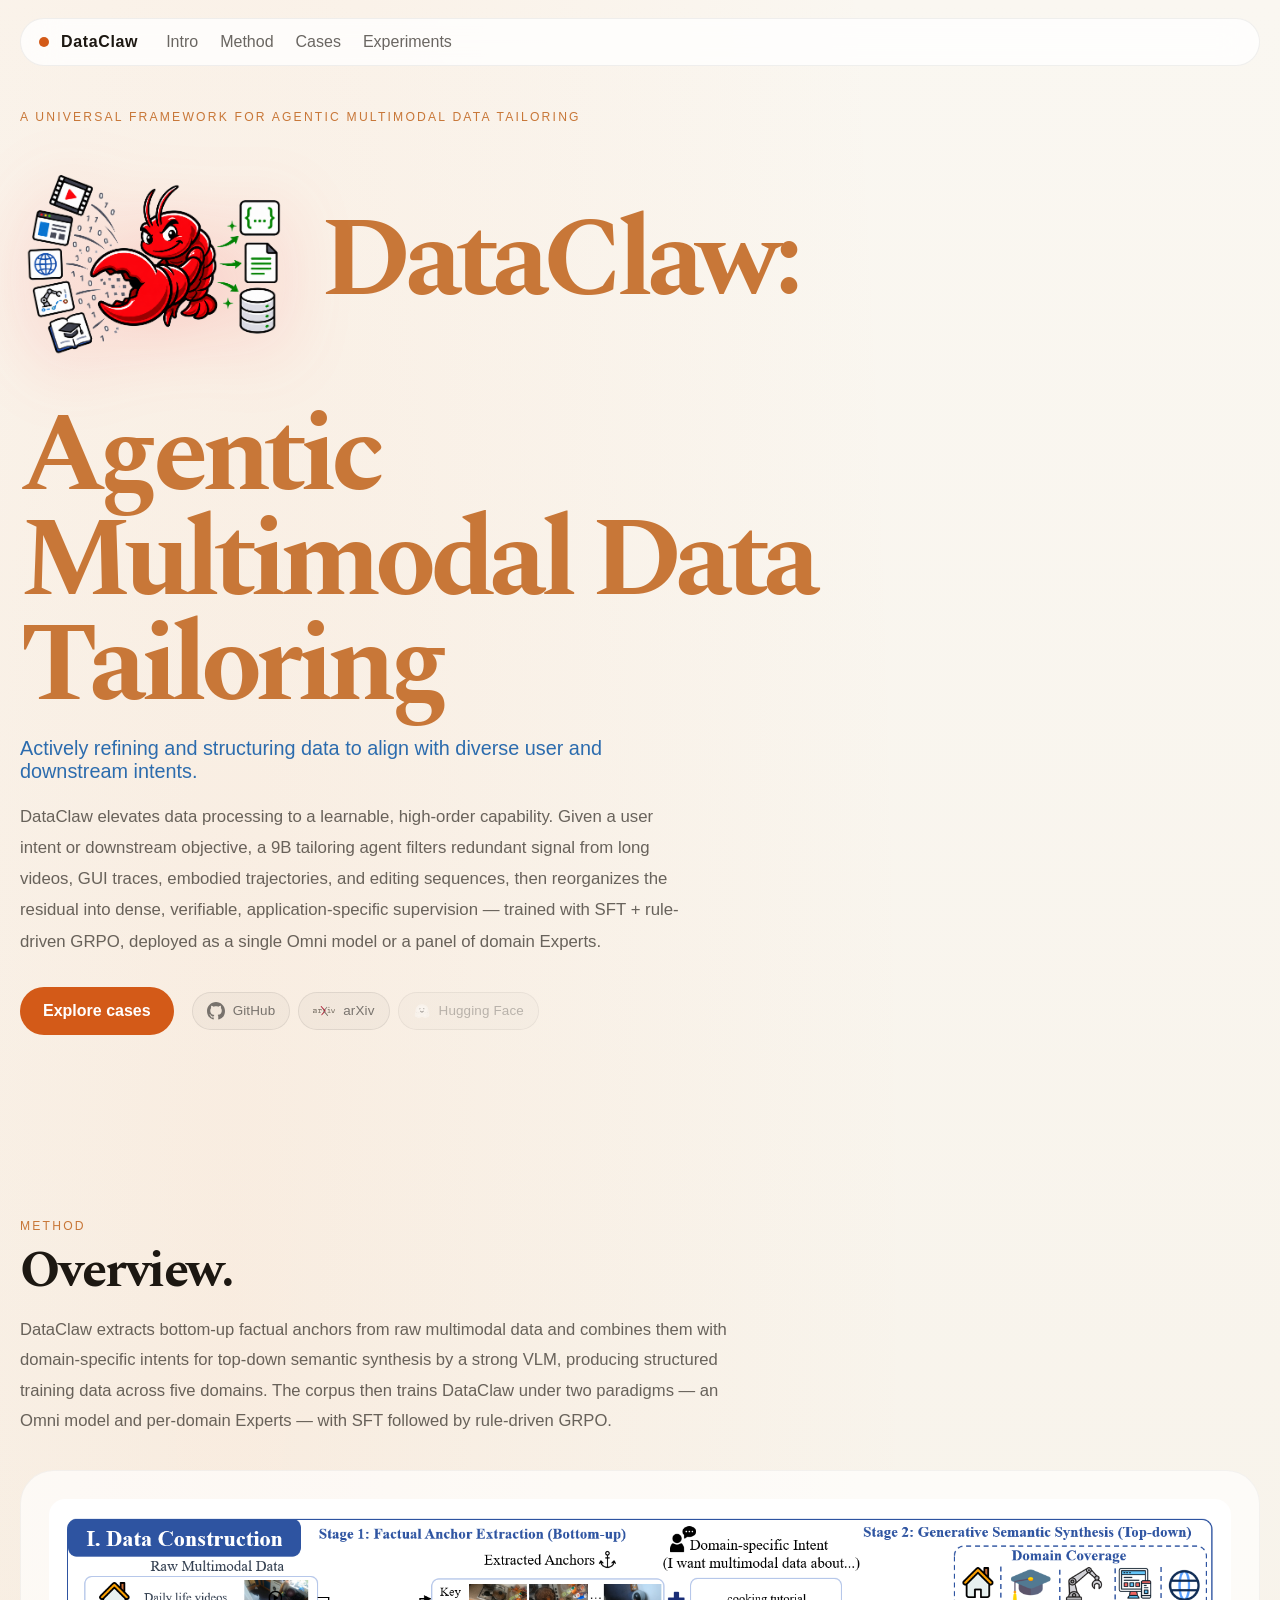
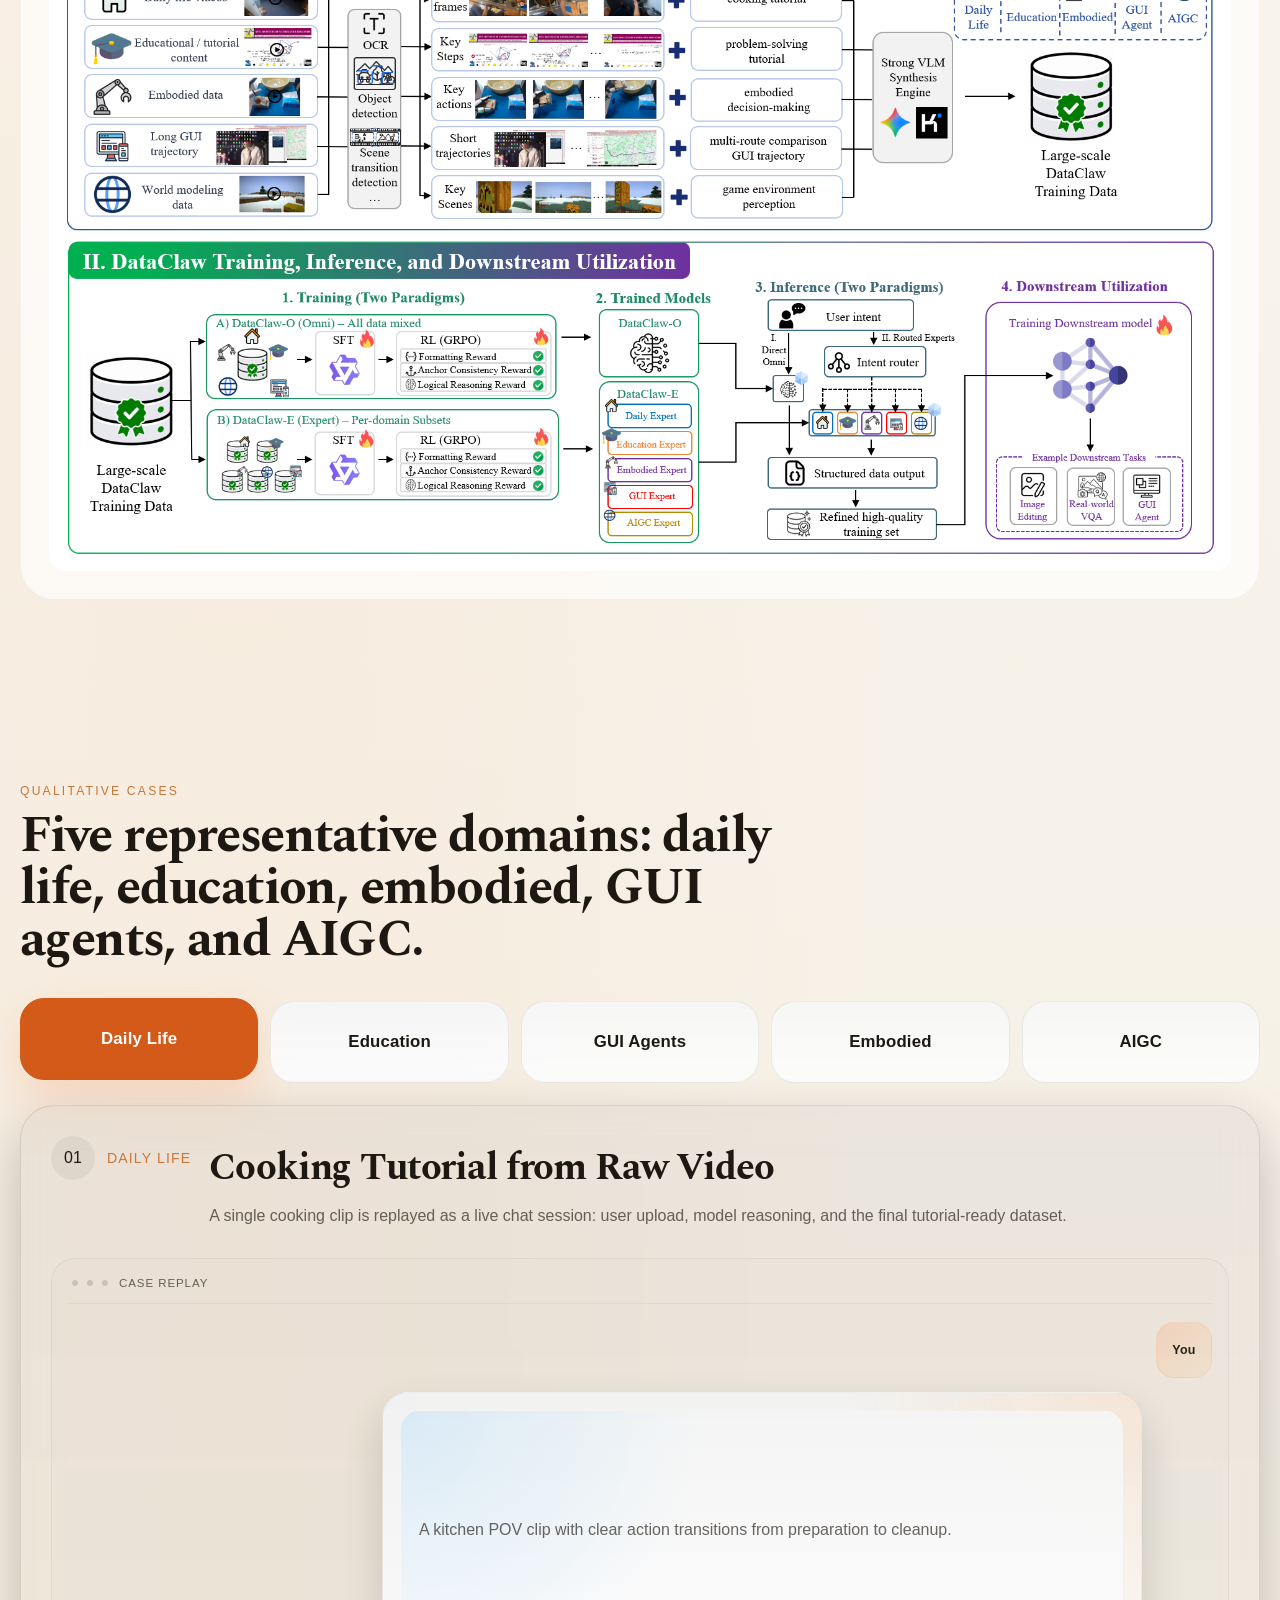
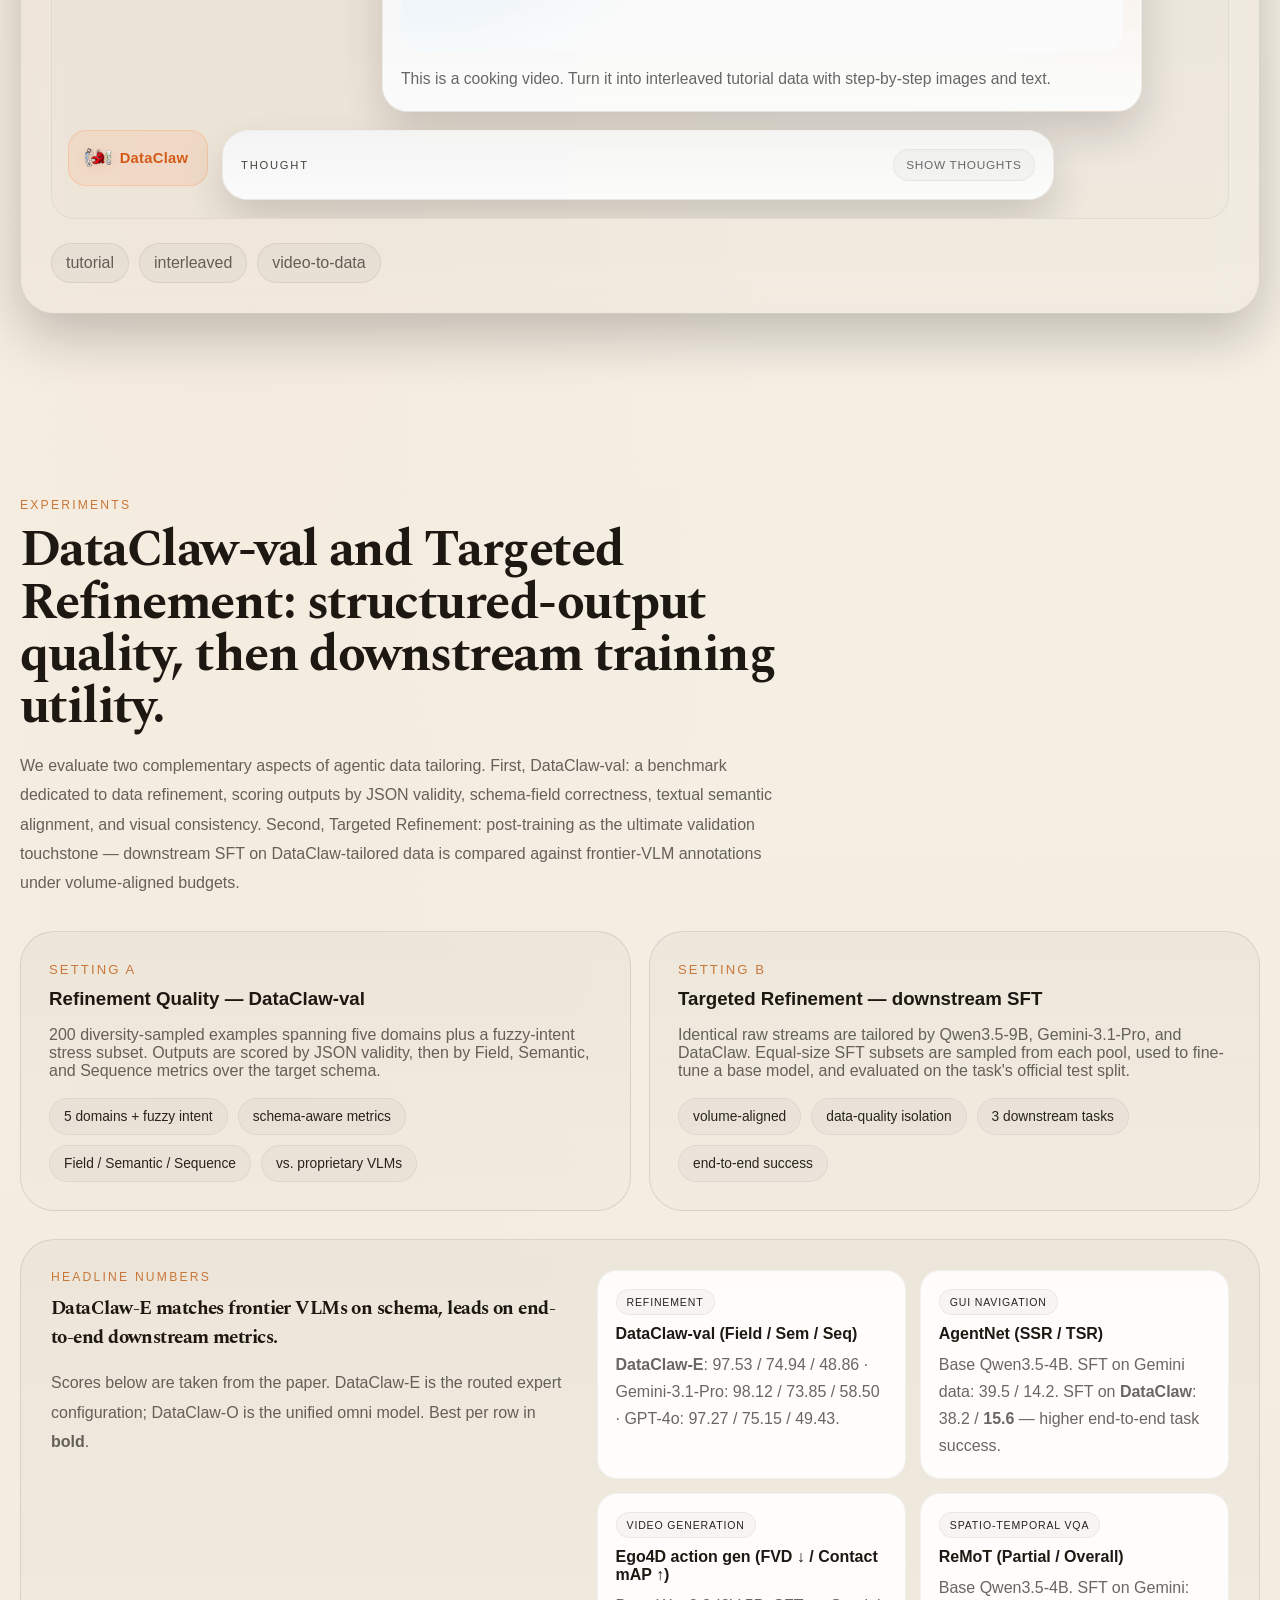
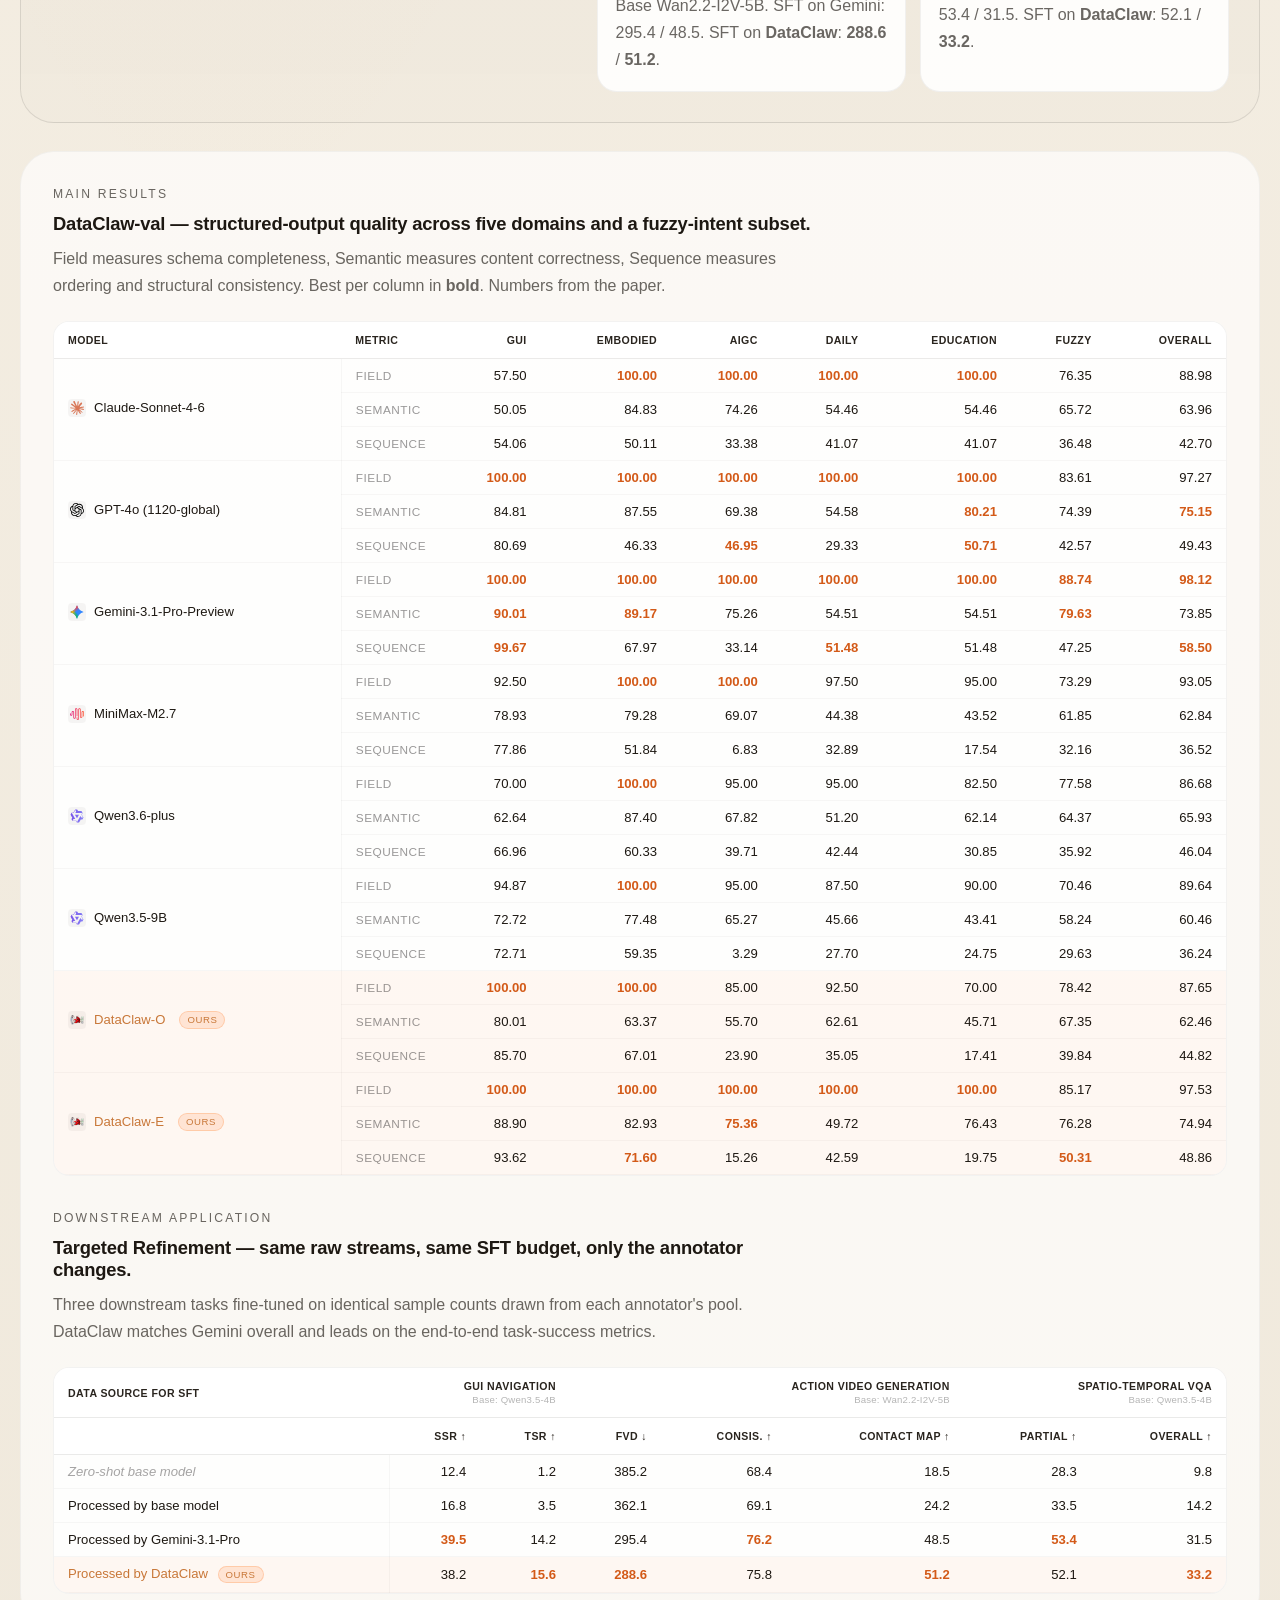
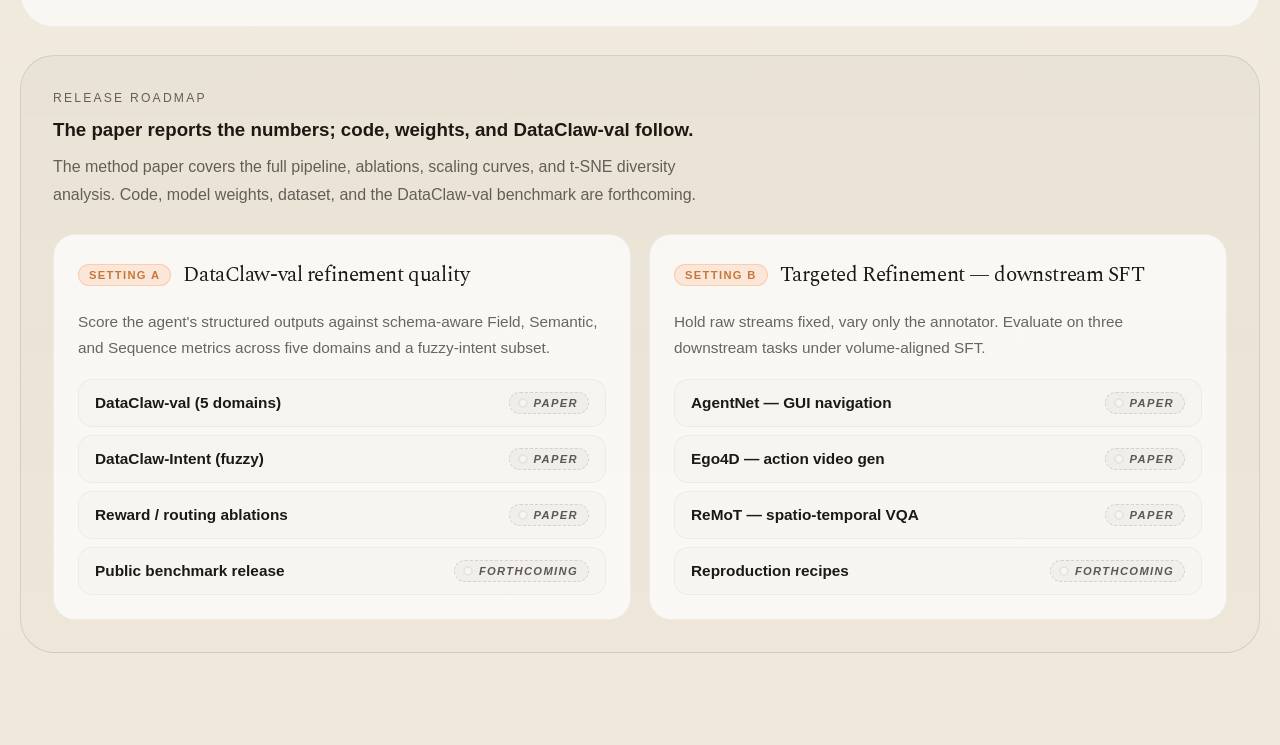
==== commit e7088565: "Add GitHub + arXiv links, remove v1/v2 release annotations Make the hero GitHub and arXiv icons live" ====
--- a/index.html
+++ b/index.html
@@ -53,8 +53,8 @@
           </p>
           <div class="hero-actions">
             <a class="button button-primary" href="#cases">Explore cases</a>
-            <div class="hero-icon-links" role="group" aria-label="Project links (forthcoming)">
-              <span class="icon-link is-disabled" aria-disabled="true" title="GitHub &mdash; forthcoming">
+            <div class="hero-icon-links" role="group" aria-label="Project links">
+              <a class="icon-link" href="https://github.com/vancyland/DataClaw0" target="_blank" rel="noopener" title="GitHub">
                 <svg viewBox="0 0 16 16" width="18" height="18" aria-hidden="true">
                   <path
                     fill="currentColor"
@@ -62,21 +62,17 @@
                   />
                 </svg>
                 <span class="icon-link-label">GitHub</span>
-              </span>
-              <span class="icon-link is-disabled" aria-disabled="true" title="arXiv &mdash; forthcoming">
+              </a>
+              <a class="icon-link" href="https://arxiv.org/pdf/2606.21337" target="_blank" rel="noopener" title="arXiv">
                 <img src="./assets/arxiv-logo.svg" alt="" class="icon-link-img icon-link-img-wordmark" />
                 <span class="icon-link-label">arXiv</span>
-              </span>
+              </a>
               <span class="icon-link is-disabled" aria-disabled="true" title="Hugging Face &mdash; forthcoming">
                 <img src="./assets/hf-logo.svg" alt="" class="icon-link-img" />
                 <span class="icon-link-label">Hugging Face</span>
               </span>
             </div>
           </div>
-          <p class="hero-release-note">
-            <span class="hero-release-tag">v1</span>
-            <span>Method paper drafted &middot; code, dataset, and DataClaw-val release with v2.</span>
-          </p>
         </div>
 
       </section>
@@ -315,7 +311,7 @@
             <p class="eyebrow">Headline numbers</p>
             <h3>DataClaw-E matches frontier VLMs on schema, leads on end-to-end downstream metrics.</h3>
             <p>
-              Scores below are taken from the v1 paper. DataClaw-E is the routed expert
+              Scores below are taken from the paper. DataClaw-E is the routed expert
               configuration; DataClaw-O is the unified omni model. Best per row in <strong>bold</strong>.
             </p>
           </div>
@@ -350,7 +346,7 @@
             <p>
               Field measures schema completeness, Semantic measures content correctness,
               Sequence measures ordering and structural consistency. Best per column in
-              <strong>bold</strong>. Numbers from the v1 paper.
+              <strong>bold</strong>. Numbers from the paper.
             </p>
           </div>
 
@@ -508,11 +504,11 @@
         <div class="eval-roadmap reveal" aria-labelledby="eval-roadmap-heading">
           <div class="eval-roadmap-head">
             <p class="eyebrow">Release roadmap</p>
-            <h3 id="eval-roadmap-heading">v1 reports the numbers; v2 ships code, weights, and DataClaw-val.</h3>
+            <h3 id="eval-roadmap-heading">The paper reports the numbers; code, weights, and DataClaw-val follow.</h3>
             <p>
-              The v1 method paper covers the full pipeline, ablations, scaling curves, and
+              The method paper covers the full pipeline, ablations, scaling curves, and
               t-SNE diversity analysis. Code, model weights, dataset, and the DataClaw-val
-              benchmark are forthcoming with v2.
+              benchmark are forthcoming.
             </p>
           </div>
           <ol class="eval-roadmap-tracks" aria-label="Validation tracks">
@@ -528,19 +524,19 @@
               <ul class="eval-roadmap-coverage">
                 <li class="eval-roadmap-coverage-item">
                   <span class="eval-roadmap-coverage-bench">DataClaw-val (5 domains)</span>
-                  <span class="eval-roadmap-coverage-state">v1 paper</span>
+                  <span class="eval-roadmap-coverage-state">Paper</span>
                 </li>
                 <li class="eval-roadmap-coverage-item">
                   <span class="eval-roadmap-coverage-bench">DataClaw-Intent (fuzzy)</span>
-                  <span class="eval-roadmap-coverage-state">v1 paper</span>
+                  <span class="eval-roadmap-coverage-state">Paper</span>
                 </li>
                 <li class="eval-roadmap-coverage-item">
                   <span class="eval-roadmap-coverage-bench">Reward / routing ablations</span>
-                  <span class="eval-roadmap-coverage-state">v1 paper</span>
+                  <span class="eval-roadmap-coverage-state">Paper</span>
                 </li>
                 <li class="eval-roadmap-coverage-item">
                   <span class="eval-roadmap-coverage-bench">Public benchmark release</span>
-                  <span class="eval-roadmap-coverage-state">Forthcoming &middot; v2</span>
+                  <span class="eval-roadmap-coverage-state">Forthcoming</span>
                 </li>
               </ul>
             </li>
@@ -556,19 +552,19 @@
               <ul class="eval-roadmap-coverage">
                 <li class="eval-roadmap-coverage-item">
                   <span class="eval-roadmap-coverage-bench">AgentNet &mdash; GUI navigation</span>
-                  <span class="eval-roadmap-coverage-state">v1 paper</span>
+                  <span class="eval-roadmap-coverage-state">Paper</span>
                 </li>
                 <li class="eval-roadmap-coverage-item">
                   <span class="eval-roadmap-coverage-bench">Ego4D &mdash; action video gen</span>
-                  <span class="eval-roadmap-coverage-state">v1 paper</span>
+                  <span class="eval-roadmap-coverage-state">Paper</span>
                 </li>
                 <li class="eval-roadmap-coverage-item">
                   <span class="eval-roadmap-coverage-bench">ReMoT &mdash; spatio-temporal VQA</span>
-                  <span class="eval-roadmap-coverage-state">v1 paper</span>
+                  <span class="eval-roadmap-coverage-state">Paper</span>
                 </li>
                 <li class="eval-roadmap-coverage-item">
                   <span class="eval-roadmap-coverage-bench">Reproduction recipes</span>
-                  <span class="eval-roadmap-coverage-state">Forthcoming &middot; v2</span>
+                  <span class="eval-roadmap-coverage-state">Forthcoming</span>
                 </li>
               </ul>
             </li>
